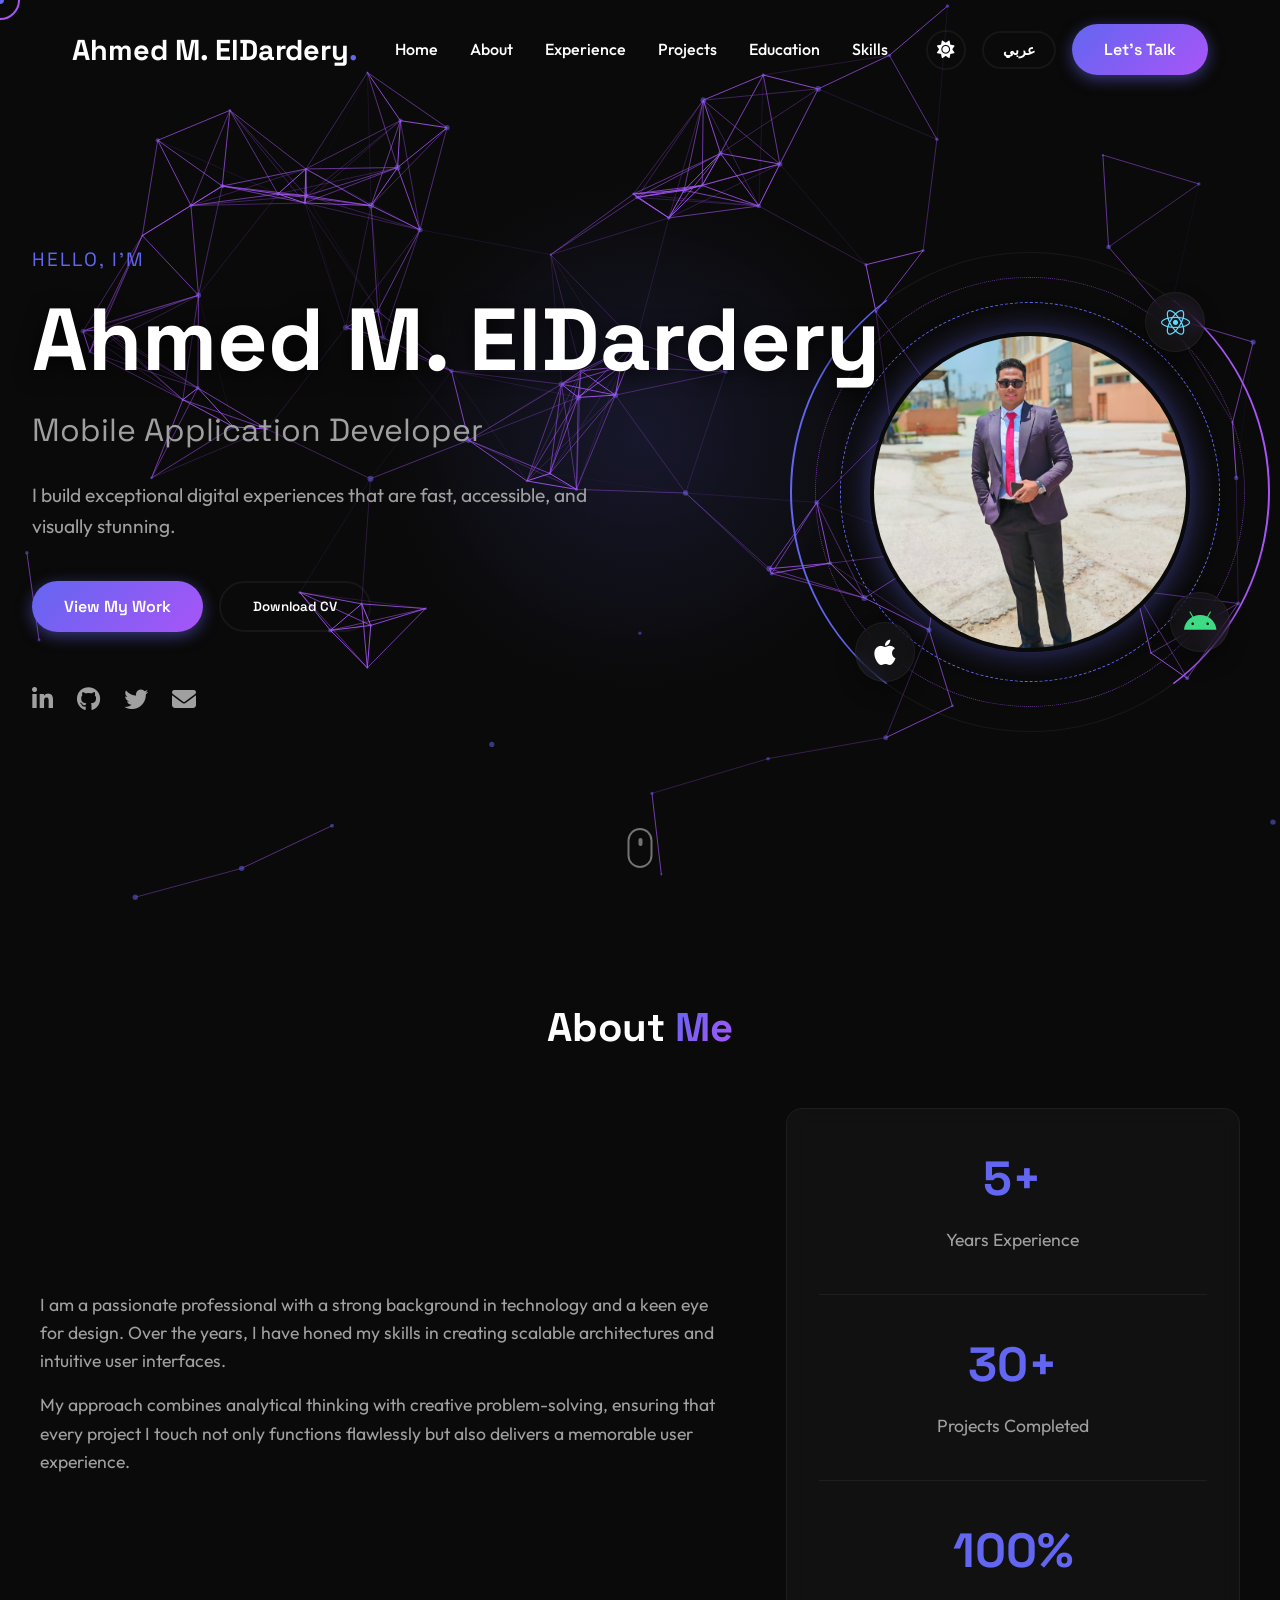
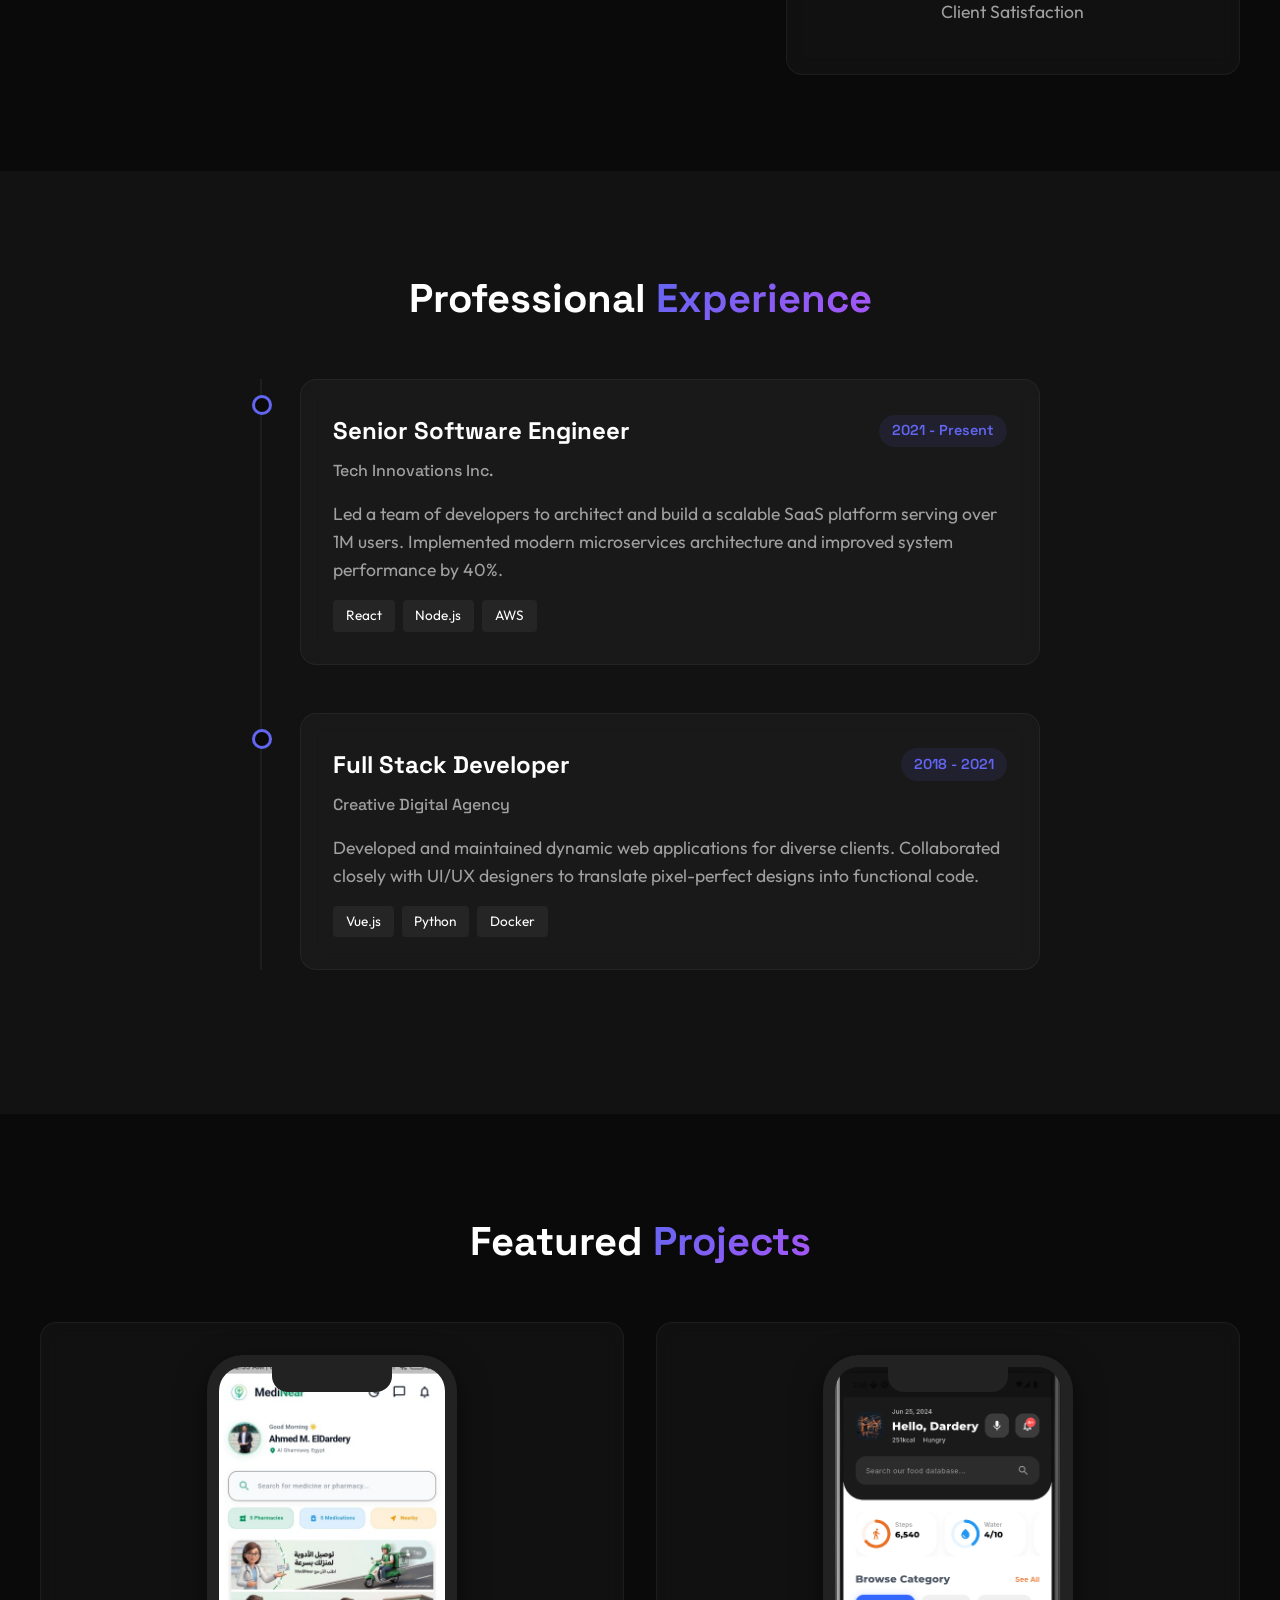
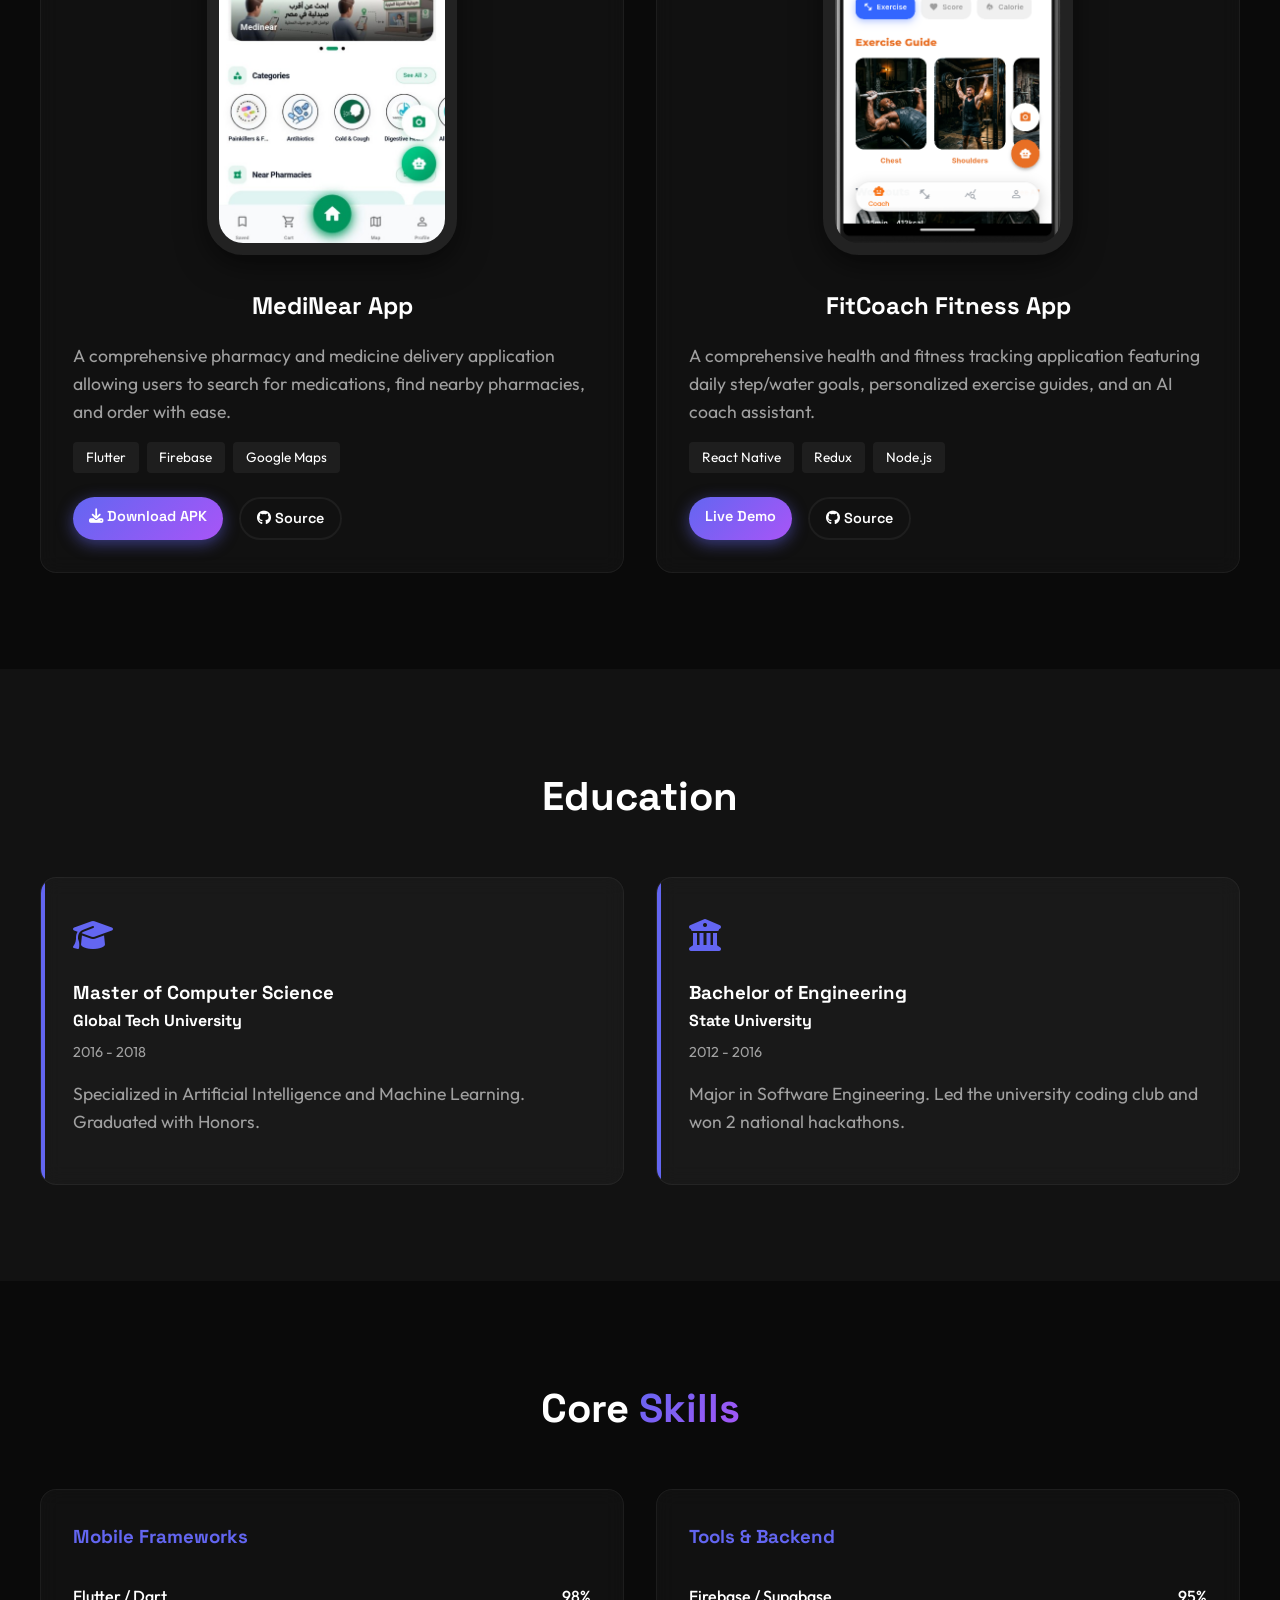
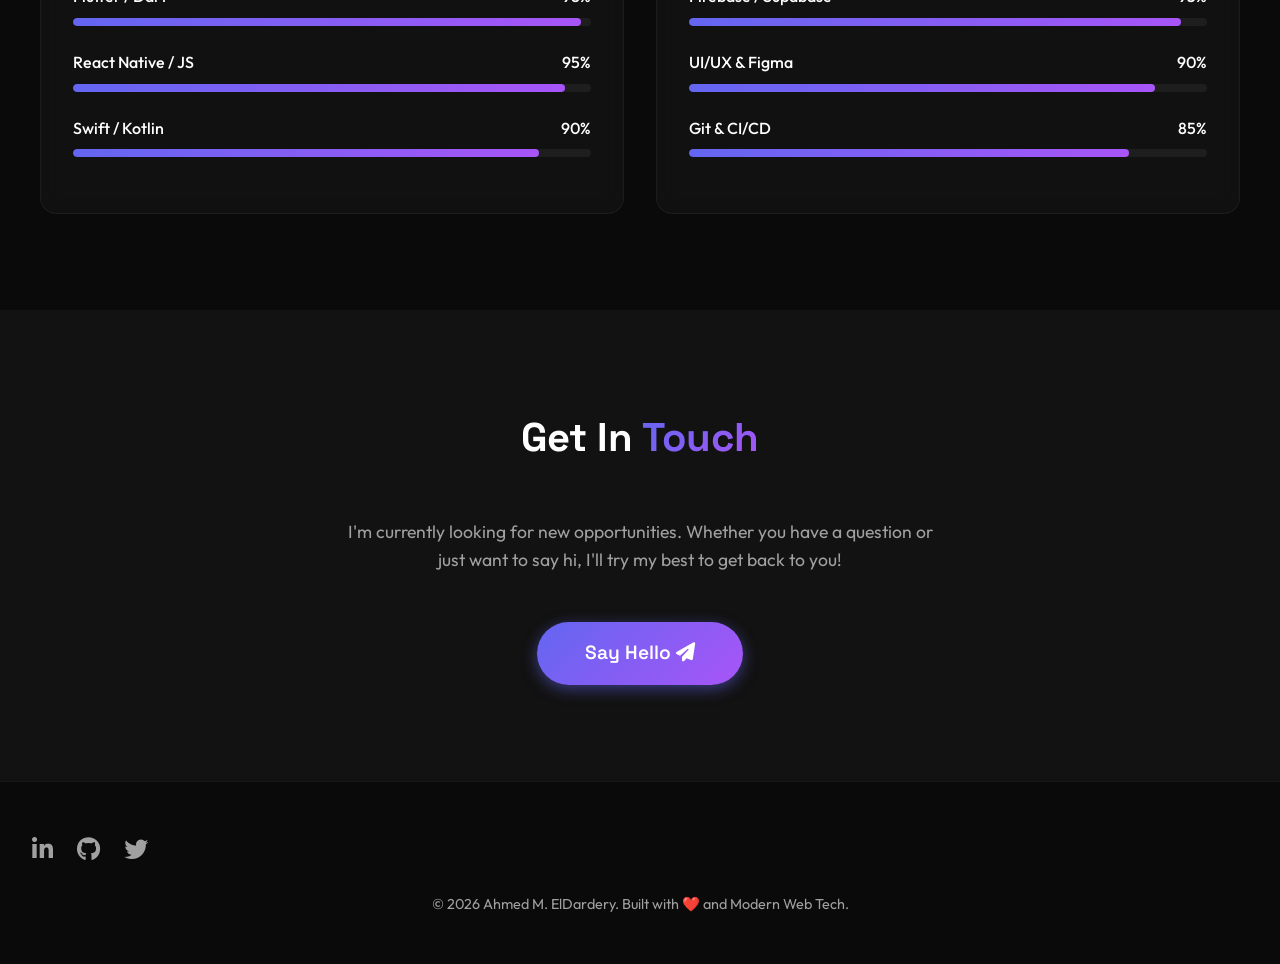
==== index.html @ badedfc0 "Initial backup before adding new premium features" ====
<!DOCTYPE html>
<html lang="en" dir="ltr">
<head>
    <meta charset="UTF-8">
    <meta name="viewport" content="width=device-width, initial-scale=1.0">
    <title>Ahmed M. ElDardery - Professional CV</title>
    <meta name="description" content="Professional CV of Ahmed M. ElDardery.">
    <!-- Google Fonts -->
    <link rel="preconnect" href="https://fonts.googleapis.com">
    <link rel="preconnect" href="https://fonts.gstatic.com" crossorigin>
    <link href="https://fonts.googleapis.com/css2?family=Cairo:wght@400;600;800&family=Outfit:wght@300;400;600;800&family=Space+Grotesk:wght@500;700&display=swap" rel="stylesheet">
    <!-- FontAwesome for Icons -->
    <link rel="stylesheet" href="https://cdnjs.cloudflare.com/ajax/libs/font-awesome/6.4.0/css/all.min.css">
    <!-- Custom CSS -->
    <link rel="stylesheet" href="css/style.css">
</head>
<body>
    
    <!-- Custom Cursor -->
    <div class="cursor-dot"></div>
    <div class="cursor-outline"></div>

    <!-- Navigation -->
    <nav id="navbar">
        <div class="nav-container">
            <div class="logo">Ahmed M. ElDardery<span>.</span></div>
            <ul class="nav-links">
                <li><a href="#home" data-en="Home" data-ar="الرئيسية">Home</a></li>
                <li><a href="#about" data-en="About" data-ar="نبذة عني">About</a></li>
                <li><a href="#experience" data-en="Experience" data-ar="الخبرات">Experience</a></li>
                <li><a href="#projects" data-en="Projects" data-ar="المشاريع">Projects</a></li>
                <li><a href="#education" data-en="Education" data-ar="التعليم">Education</a></li>
                <li><a href="#skills" data-en="Skills" data-ar="المهارات">Skills</a></li>
            </ul>
            <div class="nav-actions">
                <button id="theme-toggle" class="btn-icon" aria-label="Toggle Theme"><i class="fas fa-sun"></i></button>
                <button id="lang-toggle" class="btn-secondary btn-lang">عربي</button>
                <a href="#contact" class="btn-primary btn-nav" data-en="Let's Talk" data-ar="تواصل معي">Let's Talk</a>
            </div>
        </div>
    </nav>

    <!-- Hero Section -->
    <header id="home" class="hero-section">
        <!-- Canvas for particle background -->
        <canvas id="particle-canvas"></canvas>
        
        <div class="hero-layout">
            <div class="hero-content fade-in">
                <p class="greeting" data-en="Hello, I'm" data-ar="أهلاً بك، أنا">Hello, I'm</p>
                <h1 class="glitch-text" data-text="Ahmed M. ElDardery">Ahmed M. ElDardery</h1>
                <h2 class="role" data-en="Mobile Application Developer" data-ar="مطور تطبيقات هواتف">Mobile Application Developer</h2>
                <p class="bio-short" data-en="I build exceptional digital experiences that are fast, accessible, and visually stunning." data-ar="أقوم ببناء تجارب رقمية استثنائية، سريعة، وسهلة الاستخدام وذات تصميم مذهل.">I build exceptional digital experiences that are fast, accessible, and visually stunning.</p>
                <div class="hero-actions">
                    <a href="#experience" class="btn-primary" data-en="View My Work" data-ar="شاهد أعمالي">View My Work</a>
                    <button onclick="window.print()" class="btn-secondary print-btn" data-en="Download CV" data-ar="تحميل السيرة الذاتية">Download CV</button>
                </div>
                <div class="social-links">
                    <a href="#" aria-label="LinkedIn"><i class="fab fa-linkedin-in"></i></a>
                    <a href="#" aria-label="GitHub"><i class="fab fa-github"></i></a>
                    <a href="#" aria-label="Twitter"><i class="fab fa-twitter"></i></a>
                    <a href="#" aria-label="Email"><i class="fas fa-envelope"></i></a>
                </div>
            </div>
            <div class="hero-image fade-in-up">
                <div class="profile-orbit-wrapper">
                    <div class="orbit-ring-1"></div>
                    <div class="orbit-ring-2"></div>
                    <div class="orbit-ring-3"></div>
                    <div class="profile-img-container">
                        <img src="assets/images/profile.jpg" alt="Ahmed M. ElDardery" onerror="this.src='https://via.placeholder.com/400x500?text=Your+Photo+Here'">
                    </div>
                    <div class="floating-badge badge-1" aria-label="React Native"><i class="fab fa-react"></i></div>
                    <div class="floating-badge badge-2" aria-label="Apple/iOS"><i class="fab fa-apple"></i></div>
                    <div class="floating-badge badge-3" aria-label="Android"><i class="fab fa-android"></i></div>
                </div>
            </div>
        </div>
        <div class="scroll-indicator">
            <div class="mouse"></div>
        </div>
    </header>

    <!-- About Section -->
    <section id="about" class="section">
        <div class="section-container fade-in-up">
            <h2 class="section-title" data-en="About <span>Me</span>" data-ar="نبذة <span>عني</span>">About <span>Me</span></h2>
            <div class="about-grid">
                <div class="about-text">
                    <p data-en="I am a passionate professional with a strong background in technology and a keen eye for design. Over the years, I have honed my skills in creating scalable architectures and intuitive user interfaces." data-ar="أنا محترف شغوف ولدي خلفية قوية في التكنولوجيا ونظرة ثاقبة للتصميم. على مر السنين، طورت مهاراتي في إنشاء بنيات قابلة للتطوير وواجهات مستخدم بديهية.">I am a passionate professional with a strong background in technology and a keen eye for design. Over the years, I have honed my skills in creating scalable architectures and intuitive user interfaces.</p>
                    <p data-en="My approach combines analytical thinking with creative problem-solving, ensuring that every project I touch not only functions flawlessly but also delivers a memorable user experience." data-ar="يجمع نهجي بين التفكير التحليلي وحل المشكلات الإبداعي، مما يضمن أن كل مشروع أعمل عليه لا يعمل بشكل لا تشوبه شائبة فحسب، بل يقدم أيضًا تجربة مستخدم لا تُنسى.">My approach combines analytical thinking with creative problem-solving, ensuring that every project I touch not only functions flawlessly but also delivers a memorable user experience.</p>
                </div>
                <div class="about-stats glass-card">
                    <div class="stat-item">
                        <h3 class="counter">5+</h3>
                        <p data-en="Years Experience" data-ar="سنوات خبرة">Years Experience</p>
                    </div>
                    <div class="stat-item">
                        <h3 class="counter">30+</h3>
                        <p data-en="Projects Completed" data-ar="مشروع منجز">Projects Completed</p>
                    </div>
                    <div class="stat-item">
                        <h3 class="counter">100%</h3>
                        <p data-en="Client Satisfaction" data-ar="رضا العملاء">Client Satisfaction</p>
                    </div>
                </div>
            </div>
        </div>
    </section>

    <!-- Experience Section -->
    <section id="experience" class="section alt-bg">
        <div class="section-container fade-in-up">
            <h2 class="section-title" data-en="Professional <span>Experience</span>" data-ar="الخبرات <span>العملية</span>">Professional <span>Experience</span></h2>
            <div class="timeline">
                
                <div class="timeline-item glass-card">
                    <div class="timeline-dot"></div>
                    <div class="timeline-content">
                        <div class="timeline-header">
                            <h3 data-en="Senior Software Engineer" data-ar="مهندس برمجيات أول">Senior Software Engineer</h3>
                            <span class="timeline-date" data-en="2021 - Present" data-ar="2021 - الحاضر">2021 - Present</span>
                        </div>
                        <h4 class="company" data-en="Tech Innovations Inc." data-ar="شركة الابتكارات التقنية">Tech Innovations Inc.</h4>
                        <p data-en="Led a team of developers to architect and build a scalable SaaS platform serving over 1M users. Implemented modern microservices architecture and improved system performance by 40%." data-ar="قدت فريقاً من المطورين لتصميم وبناء منصة برمجيات (SaaS) قابلة للتطوير تخدم أكثر من مليون مستخدم. قمت بتطبيق بنية الخدمات المصغرة الحديثة وتحسين أداء النظام بنسبة 40%.">Led a team of developers to architect and build a scalable SaaS platform serving over 1M users. Implemented modern microservices architecture and improved system performance by 40%.</p>
                        <div class="tech-stack">
                            <span>React</span> <span>Node.js</span> <span>AWS</span>
                        </div>
                    </div>
                </div>

                <div class="timeline-item glass-card">
                    <div class="timeline-dot"></div>
                    <div class="timeline-content">
                        <div class="timeline-header">
                            <h3 data-en="Full Stack Developer" data-ar="مطور واجهات أمامية وخلفية">Full Stack Developer</h3>
                            <span class="timeline-date">2018 - 2021</span>
                        </div>
                        <h4 class="company" data-en="Creative Digital Agency" data-ar="وكالة الإبداع الرقمي">Creative Digital Agency</h4>
                        <p data-en="Developed and maintained dynamic web applications for diverse clients. Collaborated closely with UI/UX designers to translate pixel-perfect designs into functional code." data-ar="طورت وصيانت تطبيقات ويب ديناميكية لعملاء متنوعين. تعاونت عن كثب مع مصممي واجهة المستخدم لتجربة المستخدم لترجمة التصميمات المثالية إلى كود وظيفي.">Developed and maintained dynamic web applications for diverse clients. Collaborated closely with UI/UX designers to translate pixel-perfect designs into functional code.</p>
                        <div class="tech-stack">
                            <span>Vue.js</span> <span>Python</span> <span>Docker</span>
                        </div>
                    </div>
                </div>

            </div>
        </div>
    </section>

    <!-- Projects Section -->
    <section id="projects" class="section">
        <div class="section-container fade-in-up">
            <h2 class="section-title" data-en="Featured <span>Projects</span>" data-ar="أبرز <span>المشاريع</span>">Featured <span>Projects</span></h2>
            <div class="projects-grid">
                
                <!-- Project 1 -->
                <div class="project-card glass-card">
                    <div class="mobile-mockup">
                        <div class="notch"></div>
                        <div class="screen">
                            <img src="assets/images/app1.jpg" alt="App 1" onerror="this.src='https://via.placeholder.com/300x600/121212/6366f1?text=App+1+Screenshot'">
                        </div>
                    </div>
                    <div class="project-content">
                        <h3 data-en="MediNear App" data-ar="تطبيق MediNear">MediNear App</h3>
                        <p data-en="A comprehensive pharmacy and medicine delivery application allowing users to search for medications, find nearby pharmacies, and order with ease." data-ar="تطبيق شامل للصيدليات وتوصيل الأدوية يتيح للمستخدمين البحث عن الأدوية، والعثور على الصيدليات القريبة، والطلب بسهولة.">A comprehensive pharmacy and medicine delivery application allowing users to search for medications, find nearby pharmacies, and order with ease.</p>
                        <div class="tech-stack">
                            <span>Flutter</span> <span>Firebase</span> <span>Google Maps</span>
                        </div>
                        <div class="project-links">
                            <a href="assets/downloads/app-release.apk" download class="btn-primary" style="padding: 0.5rem 1rem; font-size: 0.9rem;"><i class="fas fa-download"></i> <span data-en="Download APK" data-ar="تحميل التطبيق">Download APK</span></a>
                            <a href="#" class="btn-secondary" style="padding: 0.5rem 1rem; font-size: 0.9rem;"><i class="fab fa-github"></i> <span data-en="Source" data-ar="الكود">Source</span></a>
                        </div>
                    </div>
                </div>

                <!-- Project 2 -->
                <div class="project-card glass-card">
                    <div class="mobile-mockup">
                        <div class="notch"></div>
                        <div class="screen">
                            <img src="assets/images/app2.jpg" alt="FitCoach App" onerror="this.src='https://via.placeholder.com/300x600/121212/ff8a00?text=Fitness+App'">
                        </div>
                    </div>
                    <div class="project-content">
                        <h3 data-en="FitCoach Fitness App" data-ar="تطبيق FitCoach للياقة">FitCoach Fitness App</h3>
                        <p data-en="A comprehensive health and fitness tracking application featuring daily step/water goals, personalized exercise guides, and an AI coach assistant." data-ar="تطبيق شامل لتتبع الصحة واللياقة البدنية يتميز بأهداف يومية للخطوات والمياه، وأدلة تمارين مخصصة، ومساعد مدرب ذكي.">A comprehensive health and fitness tracking application featuring daily step/water goals, personalized exercise guides, and an AI coach assistant.</p>
                        <div class="tech-stack">
                            <span>React Native</span> <span>Redux</span> <span>Node.js</span>
                        </div>
                        <div class="project-links">
                            <a href="#" class="btn-primary" style="padding: 0.5rem 1rem; font-size: 0.9rem;" data-en="Live Demo" data-ar="معاينة حية">Live Demo</a>
                            <a href="#" class="btn-secondary" style="padding: 0.5rem 1rem; font-size: 0.9rem;"><i class="fab fa-github"></i> <span data-en="Source" data-ar="الكود">Source</span></a>
                        </div>
                    </div>
                </div>

            </div>
        </div>
    </section>

    <!-- Education Section -->
    <section id="education" class="section alt-bg">
        <div class="section-container fade-in-up">
            <h2 class="section-title" data-en="Education" data-ar="التعليم">Education</h2>
            <div class="education-grid">
                <div class="education-card glass-card">
                    <div class="edu-icon"><i class="fas fa-graduation-cap"></i></div>
                    <h3 data-en="Master of Computer Science" data-ar="ماجستير في علوم الحاسب">Master of Computer Science</h3>
                    <h4 class="university" data-en="Global Tech University" data-ar="جامعة التكنولوجيا العالمية">Global Tech University</h4>
                    <span class="edu-date">2016 - 2018</span>
                    <p data-en="Specialized in Artificial Intelligence and Machine Learning. Graduated with Honors." data-ar="تخصصت في الذكاء الاصطناعي وتعلم الآلة. تخرجت بمرتبة الشرف.">Specialized in Artificial Intelligence and Machine Learning. Graduated with Honors.</p>
                </div>
                
                <div class="education-card glass-card">
                    <div class="edu-icon"><i class="fas fa-university"></i></div>
                    <h3 data-en="Bachelor of Engineering" data-ar="بكالوريوس هندسة">Bachelor of Engineering</h3>
                    <h4 class="university" data-en="State University" data-ar="جامعة الدولة">State University</h4>
                    <span class="edu-date">2012 - 2016</span>
                    <p data-en="Major in Software Engineering. Led the university coding club and won 2 national hackathons." data-ar="تخصصت في هندسة البرمجيات. قدت نادي البرمجة بالجامعة وفزت بمسابقتين وطنيتين للهاكاثون.">Major in Software Engineering. Led the university coding club and won 2 national hackathons.</p>
                </div>
            </div>
        </div>
    </section>

    <!-- Skills Section -->
    <section id="skills" class="section">
        <div class="section-container fade-in-up">
            <h2 class="section-title" data-en="Core <span>Skills</span>" data-ar="المهارات <span>الأساسية</span>">Core <span>Skills</span></h2>
            
            <div class="skills-wrapper">
                <div class="skill-category glass-card">
                    <h3 data-en="Mobile Frameworks" data-ar="أطر عمل الهواتف">Mobile Frameworks</h3>
                    <div class="skill-list">
                        <div class="skill-item">
                            <div class="skill-info"><span>Flutter / Dart</span> <span>98%</span></div>
                            <div class="skill-bar"><div class="skill-progress" style="width: 98%;"></div></div>
                        </div>
                        <div class="skill-item">
                            <div class="skill-info"><span>React Native / JS</span> <span>95%</span></div>
                            <div class="skill-bar"><div class="skill-progress" style="width: 95%;"></div></div>
                        </div>
                        <div class="skill-item">
                            <div class="skill-info"><span>Swift / Kotlin</span> <span>90%</span></div>
                            <div class="skill-bar"><div class="skill-progress" style="width: 90%;"></div></div>
                        </div>
                    </div>
                </div>

                <div class="skill-category glass-card">
                    <h3 data-en="Tools & Backend" data-ar="الأدوات والخوادم">Tools & Backend</h3>
                    <div class="skill-list">
                        <div class="skill-item">
                            <div class="skill-info"><span>Firebase / Supabase</span> <span>95%</span></div>
                            <div class="skill-bar"><div class="skill-progress" style="width: 95%;"></div></div>
                        </div>
                        <div class="skill-item">
                            <div class="skill-info"><span>UI/UX & Figma</span> <span>90%</span></div>
                            <div class="skill-bar"><div class="skill-progress" style="width: 90%;"></div></div>
                        </div>
                        <div class="skill-item">
                            <div class="skill-info"><span>Git & CI/CD</span> <span>85%</span></div>
                            <div class="skill-bar"><div class="skill-progress" style="width: 85%;"></div></div>
                        </div>
                    </div>
                </div>
            </div>
        </div>
    </section>

    <!-- Contact Section -->
    <section id="contact" class="section alt-bg">
        <div class="section-container fade-in-up text-center">
            <h2 class="section-title" data-en="Get In <span>Touch</span>" data-ar="تواصل <span>معي</span>">Get In <span>Touch</span></h2>
            <p class="contact-text" data-en="I'm currently looking for new opportunities. Whether you have a question or just want to say hi, I'll try my best to get back to you!" data-ar="أنا أبحث حاليًا عن فرص جديدة. سواء كان لديك سؤال أو تريد فقط أن تلقي التحية، سأبذل قصارى جهدي للرد عليك!">I'm currently looking for new opportunities. Whether you have a question or just want to say hi, I'll try my best to get back to you!</p>
            <a href="mailto:hello@example.com" class="btn-primary contact-btn"><span data-en="Say Hello" data-ar="أرسل رسالة">Say Hello</span> <i class="fas fa-paper-plane"></i></a>
        </div>
    </section>

    <!-- Footer -->
    <footer>
        <div class="footer-container">
            <div class="social-links">
                <a href="#"><i class="fab fa-linkedin-in"></i></a>
                <a href="#"><i class="fab fa-github"></i></a>
                <a href="#"><i class="fab fa-twitter"></i></a>
            </div>
            <p data-en="&copy; 2026 Ahmed M. ElDardery. Built with ❤️ and Modern Web Tech." data-ar="&copy; 2026 أحمد الدرديري. صُنع بحب باستخدام تقنيات الويب الحديثة.">&copy; 2026 Ahmed M. ElDardery. Built with ❤️ and Modern Web Tech.</p>
        </div>
    </footer>

    <!-- Custom JS -->
    <script src="js/script.js"></script>
</body>
</html>
---- css/style.css ----
:root {
    /* Color Palette */
    --bg-main: #0a0a0a;
    --bg-secondary: #121212;
    --text-primary: #ffffff;
    --text-secondary: #a0a0a0;
    --accent-primary: #6366f1; /* Indigo */
    --accent-secondary: #a855f7; /* Purple */
    --accent-glow: rgba(99, 102, 241, 0.5);
    
    /* Glassmorphism */
    --glass-bg: rgba(255, 255, 255, 0.03);
    --glass-border: rgba(255, 255, 255, 0.05);
    
    /* Typography */
    --font-heading: 'Space Grotesk', sans-serif;
    --font-body: 'Outfit', sans-serif;
    --font-ar: 'Cairo', sans-serif;
    
    /* Transitions */
    --transition: all 0.3s ease;
}

[data-theme="light"] {
    /* Light Mode Variables */
    --bg-main: #f8fafc;
    --bg-secondary: #ffffff;
    --text-primary: #0f172a;
    --text-secondary: #475569;
    --accent-glow: rgba(99, 102, 241, 0.2);
    --glass-bg: rgba(0, 0, 0, 0.03);
    --glass-border: rgba(0, 0, 0, 0.05);
}

* {
    margin: 0;
    padding: 0;
    box-sizing: border-box;
}

html {
    scroll-behavior: smooth;
    cursor: none; /* Hide default cursor for custom cursor */
}

body {
    background-color: var(--bg-main);
    color: var(--text-primary);
    font-family: var(--font-body);
    line-height: 1.6;
    overflow-x: hidden;
}

/* RTL Support for Arabic */
html[dir="rtl"] body {
    font-family: var(--font-ar);
}

html[dir="rtl"] h1, 
html[dir="rtl"] h2, 
html[dir="rtl"] h3, 
html[dir="rtl"] h4, 
html[dir="rtl"] h5, 
html[dir="rtl"] h6,
html[dir="rtl"] .btn-primary,
html[dir="rtl"] .btn-secondary,
html[dir="rtl"] .logo {
    font-family: var(--font-ar);
}

html[dir="rtl"] .timeline-item {
    margin-left: 0;
    margin-right: 60px;
}

html[dir="rtl"] .timeline::before {
    left: auto;
    right: 20px;
}

html[dir="rtl"] .timeline-dot {
    left: auto;
    right: -60px;
    transform: translateX(-11px);
}

html[dir="rtl"] .skill-progress {
    transform-origin: right;
}

/* Custom Cursor */
.cursor-dot,
.cursor-outline {
    position: fixed;
    top: 0;
    left: 0;
    transform: translate(-50%, -50%);
    border-radius: 50%;
    z-index: 9999;
    pointer-events: none;
}

.cursor-dot {
    width: 8px;
    height: 8px;
    background-color: var(--accent-primary);
}

.cursor-outline {
    width: 40px;
    height: 40px;
    border: 2px solid var(--accent-secondary);
    transition: width 0.2s, height 0.2s, background-color 0.2s;
}

.cursor-outline.hovering {
    width: 60px;
    height: 60px;
    background-color: rgba(168, 85, 247, 0.1);
    border-color: transparent;
}

/* Typography */
h1, h2, h3, h4, h5, h6 {
    font-family: var(--font-heading);
    font-weight: 700;
}

p {
    color: var(--text-secondary);
    font-size: 1.1rem;
    margin-bottom: 1rem;
}

a {
    text-decoration: none;
    color: inherit;
    transition: var(--transition);
    cursor: none; /* Let custom cursor handle it */
}
button {
    cursor: none;
}

/* Utilities */
.text-center { text-align: center; }
.section { padding: 6rem 2rem; position: relative; z-index: 10; }
.alt-bg { background-color: var(--bg-secondary); }
.section-container { max-width: 1200px; margin: 0 auto; }

.section-title {
    font-size: 2.5rem;
    margin-bottom: 3rem;
    text-align: center;
}

.section-title span {
    color: var(--accent-primary);
    background: linear-gradient(135deg, var(--accent-primary), var(--accent-secondary));
    -webkit-background-clip: text;
    -webkit-text-fill-color: transparent;
}

/* Buttons */
.btn-primary, .btn-secondary {
    display: inline-block;
    padding: 0.8rem 2rem;
    border-radius: 50px;
    font-family: var(--font-heading);
    font-weight: 600;
    transition: var(--transition);
}

.btn-primary {
    background: linear-gradient(135deg, var(--accent-primary), var(--accent-secondary));
    color: white;
    border: none;
    box-shadow: 0 4px 15px var(--accent-glow);
}

.btn-primary:hover {
    transform: translateY(-2px);
    box-shadow: 0 6px 20px rgba(168, 85, 247, 0.6);
}

.btn-secondary {
    background: transparent;
    color: var(--text-primary);
    border: 2px solid var(--glass-border);
}

.btn-secondary:hover {
    border-color: var(--accent-primary);
    background: var(--glass-bg);
}

.btn-lang {
    padding: 0.5rem 1.2rem;
    font-size: 0.9rem;
    margin: 0 1rem;
}

.btn-icon {
    background: transparent;
    color: var(--text-primary);
    border: 2px solid var(--glass-border);
    width: 40px;
    height: 40px;
    border-radius: 50%;
    display: flex;
    align-items: center;
    justify-content: center;
    cursor: pointer;
    font-size: 1.1rem;
    transition: var(--transition);
}

.btn-icon:hover {
    border-color: var(--accent-primary);
    color: var(--accent-primary);
    background: var(--glass-bg);
}

/* Glass Card */
.glass-card {
    background: var(--glass-bg);
    backdrop-filter: blur(10px);
    -webkit-backdrop-filter: blur(10px);
    border: 1px solid var(--glass-border);
    border-radius: 16px;
    padding: 2rem;
    transition: var(--transition);
}

.glass-card:hover {
    border-color: rgba(99, 102, 241, 0.3);
    transform: translateY(-5px);
    box-shadow: 0 10px 30px rgba(0, 0, 0, 0.5);
}

/* Navigation */
#navbar {
    position: fixed;
    top: 0;
    width: 100%;
    z-index: 1000;
    transition: var(--transition);
    padding: 1.5rem 0;
}

#navbar.scrolled {
    background: rgba(10, 10, 10, 0.8);
    backdrop-filter: blur(15px);
    padding: 1rem 0;
    border-bottom: 1px solid var(--glass-border);
}

.nav-container {
    max-width: 1200px;
    margin: 0 auto;
    display: flex;
    justify-content: space-between;
    align-items: center;
    padding: 0 2rem;
}

.logo {
    font-family: var(--font-heading);
    font-size: 1.8rem;
    font-weight: 700;
}

.logo span {
    color: var(--accent-primary);
}

.nav-links {
    list-style: none;
    display: flex;
    gap: 2rem;
}

.nav-links a {
    font-weight: 500;
    font-size: 1rem;
    position: relative;
}

.nav-links a::after {
    content: '';
    position: absolute;
    bottom: -5px;
    left: 0;
    width: 0;
    height: 2px;
    background: var(--accent-primary);
    transition: var(--transition);
}

html[dir="rtl"] .nav-links a::after {
    right: 0;
    left: auto;
}

.nav-links a:hover::after {
    width: 100%;
}

.nav-actions {
    display: flex;
    align-items: center;
}

/* Hero Section */
.hero-section {
    min-height: 100vh;
    display: flex;
    align-items: center;
    justify-content: center;
    position: relative;
    padding: 6rem 2rem 2rem;
    overflow: hidden;
}

#particle-canvas {
    position: absolute;
    top: 0;
    left: 0;
    width: 100%;
    height: 100%;
    z-index: 1;
}

.hero-layout {
    position: relative;
    display: flex;
    align-items: center;
    max-width: 1400px;
    width: 100%;
    z-index: 2;
    min-height: 600px;
}

.hero-content {
    width: 100%;
    text-align: left;
    z-index: 10;
    pointer-events: none;
}

.hero-content > * {
    pointer-events: auto;
}

html[dir="rtl"] .hero-content {
    text-align: right;
}

.hero-image {
    position: absolute;
    right: -2rem;
    top: 10%; /* Moved up further */
    transform: translateY(-10%);
    z-index: 1;
}

html[dir="rtl"] .hero-image {
    right: auto;
    left: -2rem;
}

.profile-orbit-wrapper {
    position: relative;
    width: 500px;
    height: 500px;
    display: flex;
    align-items: center;
    justify-content: center;
    z-index: 1;
}

.profile-img-container {
    width: 320px;
    height: 320px;
    border-radius: 50%;
    overflow: hidden;
    z-index: 5;
    border: 4px solid var(--bg-main);
    box-shadow: 0 0 30px var(--accent-glow);
    transition: transform 0.4s ease;
}

.profile-img-container img {
    width: 100%;
    height: 100%;
    object-fit: cover;
}

.profile-orbit-wrapper:hover .profile-img-container {
    transform: scale(1.05);
}

.orbit-ring-1, .orbit-ring-2, .orbit-ring-3 {
    position: absolute;
    border-radius: 50%;
    top: 50%;
    left: 50%;
    transform: translate(-50%, -50%);
    pointer-events: none;
}

.orbit-ring-1 {
    width: 380px;
    height: 380px;
    border: 1px dashed var(--accent-primary);
    animation: rotateOrbit 20s linear infinite;
}

.orbit-ring-2 {
    width: 430px;
    height: 430px;
    border: 1px dotted var(--accent-secondary);
    animation: rotateOrbit 15s linear infinite reverse;
    opacity: 0.6;
}

.orbit-ring-3 {
    width: 480px;
    height: 480px;
    border: 1px solid rgba(255, 255, 255, 0.05);
    border-left: 2px solid var(--accent-primary);
    border-right: 2px solid var(--accent-secondary);
    animation: rotateOrbit 25s linear infinite;
}

@keyframes rotateOrbit {
    0% { transform: translate(-50%, -50%) rotate(0deg); }
    100% { transform: translate(-50%, -50%) rotate(360deg); }
}

.floating-badge {
    position: absolute;
    width: 60px;
    height: 60px;
    background: var(--glass-bg);
    backdrop-filter: blur(10px);
    -webkit-backdrop-filter: blur(10px);
    border: 1px solid var(--glass-border);
    border-radius: 50%;
    display: flex;
    align-items: center;
    justify-content: center;
    font-size: 1.8rem;
    z-index: 10;
    box-shadow: 0 10px 20px rgba(0,0,0,0.3);
    animation: floatBadge 4s ease-in-out infinite alternate;
}

.floating-badge.badge-1 { top: 10%; right: 15%; color: #61dafb; animation-delay: 0s; }
.floating-badge.badge-2 { bottom: 12%; left: 15%; color: #fff; animation-delay: 1.5s; }
.floating-badge.badge-3 { bottom: 18%; right: 10%; color: #3ddc84; animation-delay: 3s; }

@keyframes floatBadge {
    0% { transform: translateY(0) rotate(0deg); }
    100% { transform: translateY(-15px) rotate(10deg); }
}

/* Background Glow Effect */
.hero-section::before {
    content: '';
    position: absolute;
    top: 20%;
    left: 50%;
    transform: translateX(-50%);
    width: 40vw;
    height: 40vw;
    background: radial-gradient(circle, rgba(99, 102, 241, 0.15) 0%, transparent 70%);
    z-index: 0;
    border-radius: 50%;
    pointer-events: none;
}

.greeting {
    font-family: var(--font-heading);
    color: var(--accent-primary);
    font-size: 1.2rem;
    letter-spacing: 2px;
    text-transform: uppercase;
    margin-bottom: 1rem;
}

.glitch-text {
    font-size: 5.5rem;
    line-height: 1.1;
    margin-bottom: 1rem;
    position: relative;
    white-space: nowrap;
    text-shadow: 0 4px 20px rgba(0,0,0,0.8);
}

.role {
    font-size: 2rem;
    color: var(--text-secondary);
    margin-bottom: 1.5rem;
    font-weight: 400;
}

.bio-short {
    max-width: 600px;
    margin-bottom: 2.5rem;
    font-size: 1.2rem;
}

.hero-actions {
    display: flex;
    gap: 1rem;
    justify-content: flex-start;
    margin-bottom: 3rem;
}
html[dir="rtl"] .hero-actions {
    justify-content: flex-start;
}

.social-links {
    display: flex;
    gap: 1.5rem;
    justify-content: flex-start;
}

.social-links a {
    font-size: 1.5rem;
    color: var(--text-secondary);
}

.social-links a:hover {
    color: var(--accent-primary);
    transform: translateY(-3px);
}

/* Scroll Indicator */
.scroll-indicator {
    position: absolute;
    bottom: 2rem;
    left: 50%;
    transform: translateX(-50%);
    opacity: 0.7;
    animation: bounce 2s infinite;
    z-index: 2;
}

.mouse {
    width: 25px;
    height: 40px;
    border: 2px solid var(--text-secondary);
    border-radius: 15px;
    position: relative;
}

.mouse::before {
    content: '';
    position: absolute;
    top: 8px;
    left: 50%;
    transform: translateX(-50%);
    width: 4px;
    height: 8px;
    background: var(--text-secondary);
    border-radius: 2px;
}

@keyframes bounce {
    0%, 20%, 50%, 80%, 100% { transform: translateY(0) translateX(-50%); }
    40% { transform: translateY(-10px) translateX(-50%); }
    60% { transform: translateY(-5px) translateX(-50%); }
}

/* About Grid */
.about-grid {
    display: grid;
    grid-template-columns: 3fr 2fr;
    gap: 4rem;
    align-items: center;
}

.about-stats {
    display: grid;
    grid-template-columns: 1fr;
    gap: 2rem;
}

.stat-item {
    text-align: center;
    padding-bottom: 1.5rem;
    border-bottom: 1px solid var(--glass-border);
}
.stat-item:last-child {
    border-bottom: none;
    padding-bottom: 0;
}

.counter {
    font-size: 3rem;
    color: var(--accent-primary);
    margin-bottom: 0.5rem;
}

/* Timeline (Experience) */
.timeline {
    position: relative;
    max-width: 800px;
    margin: 0 auto;
}

.timeline::before {
    content: '';
    position: absolute;
    left: 20px;
    top: 0;
    bottom: 0;
    width: 2px;
    background: var(--glass-border);
}

.timeline-item {
    position: relative;
    margin-bottom: 3rem;
    margin-left: 60px;
}

.timeline-dot {
    position: absolute;
    left: -60px;
    top: 15px;
    width: 20px;
    height: 20px;
    border-radius: 50%;
    background: var(--bg-main);
    border: 3px solid var(--accent-primary);
    z-index: 1;
    transform: translateX(11px);
}

.timeline-header {
    display: flex;
    justify-content: space-between;
    align-items: center;
    margin-bottom: 0.5rem;
}

.timeline-header h3 {
    font-size: 1.5rem;
}

.timeline-date {
    color: var(--accent-primary);
    font-family: var(--font-heading);
    font-weight: 600;
    font-size: 0.9rem;
    background: rgba(99, 102, 241, 0.1);
    padding: 0.3rem 0.8rem;
    border-radius: 20px;
}

.company {
    color: var(--text-secondary);
    font-weight: 500;
    margin-bottom: 1rem;
}

.tech-stack {
    display: flex;
    flex-wrap: wrap;
    gap: 0.5rem;
    margin-top: 1rem;
}

.tech-stack span {
    background: rgba(255,255,255,0.05);
    padding: 0.3rem 0.8rem;
    border-radius: 4px;
    font-size: 0.85rem;
    color: var(--text-primary);
}

/* Projects Grid */
.projects-grid {
    display: grid;
    grid-template-columns: repeat(auto-fit, minmax(300px, 1fr));
    gap: 2rem;
}

.project-card {
    display: flex;
    flex-direction: column;
    justify-content: space-between;
    height: 100%;
}

.mobile-mockup {
    position: relative;
    width: 250px;
    height: 500px;
    margin: 0 auto 2rem;
    background-color: #111;
    border: 12px solid #222;
    border-radius: 36px;
    box-shadow: 0 10px 30px rgba(0,0,0,0.5), inset 0 0 5px rgba(255,255,255,0.1);
    overflow: hidden;
}

.mobile-mockup .notch {
    position: absolute;
    top: 0;
    left: 50%;
    transform: translateX(-50%);
    width: 120px;
    height: 25px;
    background-color: #222;
    border-bottom-left-radius: 16px;
    border-bottom-right-radius: 16px;
    z-index: 2;
}

.mobile-mockup .screen {
    width: 100%;
    height: 100%;
    overflow: hidden;
    position: relative;
}

.mobile-mockup .screen img {
    width: 100%;
    height: 100%;
    object-fit: cover;
    transition: transform 3s ease;
}

.project-card:hover .mobile-mockup .screen img {
    transform: scale(1.05);
}

.project-content h3 {
    margin-bottom: 1rem;
    font-size: 1.5rem;
    text-align: center;
}

.project-links {
    margin-top: 1.5rem;
    display: flex;
    gap: 1rem;
}

/* Education Grid */
.education-grid {
    display: grid;
    grid-template-columns: repeat(auto-fit, minmax(300px, 1fr));
    gap: 2rem;
}

.education-card {
    position: relative;
    overflow: hidden;
}

.education-card::before {
    content: '';
    position: absolute;
    top: 0;
    left: 0;
    width: 4px;
    height: 100%;
    background: var(--accent-primary);
}

html[dir="rtl"] .education-card::before {
    right: 0;
    left: auto;
}

.edu-icon {
    font-size: 2rem;
    color: var(--accent-primary);
    margin-bottom: 1rem;
}

.edu-date {
    display: inline-block;
    color: var(--text-secondary);
    margin: 0.5rem 0 1rem;
    font-size: 0.9rem;
}

/* Skills wrapper */
.skills-wrapper {
    display: grid;
    grid-template-columns: repeat(auto-fit, minmax(350px, 1fr));
    gap: 2rem;
}

.skill-category h3 {
    margin-bottom: 2rem;
    color: var(--accent-primary);
}

.skill-item {
    margin-bottom: 1.5rem;
}

.skill-info {
    display: flex;
    justify-content: space-between;
    margin-bottom: 0.5rem;
    font-weight: 500;
}

.skill-bar {
    width: 100%;
    height: 8px;
    background: var(--glass-border);
    border-radius: 4px;
    overflow: hidden;
}

.skill-progress {
    height: 100%;
    background: linear-gradient(90deg, var(--accent-primary), var(--accent-secondary));
    border-radius: 4px;
    transform-origin: left;
    transition: transform 1s ease-out;
}

/* Contact */
.contact-text {
    max-width: 600px;
    margin: 0 auto 3rem;
}

.contact-btn {
    font-size: 1.2rem;
    padding: 1rem 3rem;
}

/* Footer */
footer {
    border-top: 1px solid var(--glass-border);
    padding: 3rem 2rem;
    text-align: center;
}

footer .social-links {
    margin-bottom: 1.5rem;
}

footer p {
    font-size: 0.9rem;
    margin-bottom: 0;
}

/* Animations (To be triggered by JS) */
.fade-in {
    opacity: 0;
    animation: fadeIn 1s ease forwards;
}

.fade-in-up {
    opacity: 0;
    transform: translateY(30px);
    transition: opacity 0.8s ease, transform 0.8s ease;
}

.fade-in-up.visible {
    opacity: 1;
    transform: translateY(0);
}

@keyframes fadeIn {
    to { opacity: 1; }
}

/* Responsive */
@media (max-width: 768px) {
    .nav-links, .btn-nav {
        display: none;
    }
    
    
    .hero-layout {
        flex-direction: column;
        gap: 2rem;
        text-align: center;
    }
    
    .hero-content, html[dir="rtl"] .hero-content {
        text-align: center;
    }
    
    .hero-actions, .social-links, html[dir="rtl"] .hero-actions {
        justify-content: center;
    }
    
    .profile-orbit-wrapper {
        width: 300px;
        height: 300px;
        margin: 0 auto;
    }
    
    .profile-img-container {
        width: 200px;
        height: 200px;
    }

    .orbit-ring-1 { width: 230px; height: 230px; }
    .orbit-ring-2 { width: 260px; height: 260px; }
    .orbit-ring-3 { width: 290px; height: 290px; }
    
    .floating-badge { width: 40px; height: 40px; font-size: 1.2rem; }
    
    .mobile-mockup {
        width: 100%;
        max-width: 280px;
        height: 560px;
    }

    .glitch-text {
        font-size: 3rem;
    }
    
    .role {
        font-size: 1.5rem;
    }
    
    .about-grid {
        grid-template-columns: 1fr;
    }
    
    .timeline::before {
        left: 0;
    }
    html[dir="rtl"] .timeline::before {
        right: 0;
        left: auto;
    }
    
    .timeline-dot {
        left: -80px;
    }
    html[dir="rtl"] .timeline-dot {
        right: -80px;
        left: auto;
    }
    
    .timeline-item {
        margin-left: 30px;
    }
    html[dir="rtl"] .timeline-item {
        margin-right: 30px;
        margin-left: 0;
    }

    /* Disable custom cursor on mobile */
    html { cursor: auto; }
    .cursor-dot, .cursor-outline { display: none; }
    a, button { cursor: pointer; }
}

/* Print Styles */
@media print {
    body {
        background-color: white;
        color: black;
    }
    
    #navbar, .scroll-indicator, #particle-canvas, .hero-actions, .social-links, .contact-btn, .cursor-dot, .cursor-outline {
        display: none !important;
    }
    
    .hero-section {
        height: auto;
        padding: 2rem 0;
    }
    
    .section {
        padding: 2rem 0;
    }
    
    .glass-card {
        border: 1px solid #ddd;
        background: none;
        backdrop-filter: none;
        box-shadow: none;
        break-inside: avoid;
    }
    
    .section-title span {
        -webkit-text-fill-color: black;
        background: none;
        color: black;
    }
    
    .skill-progress {
        background: black;
    }
}
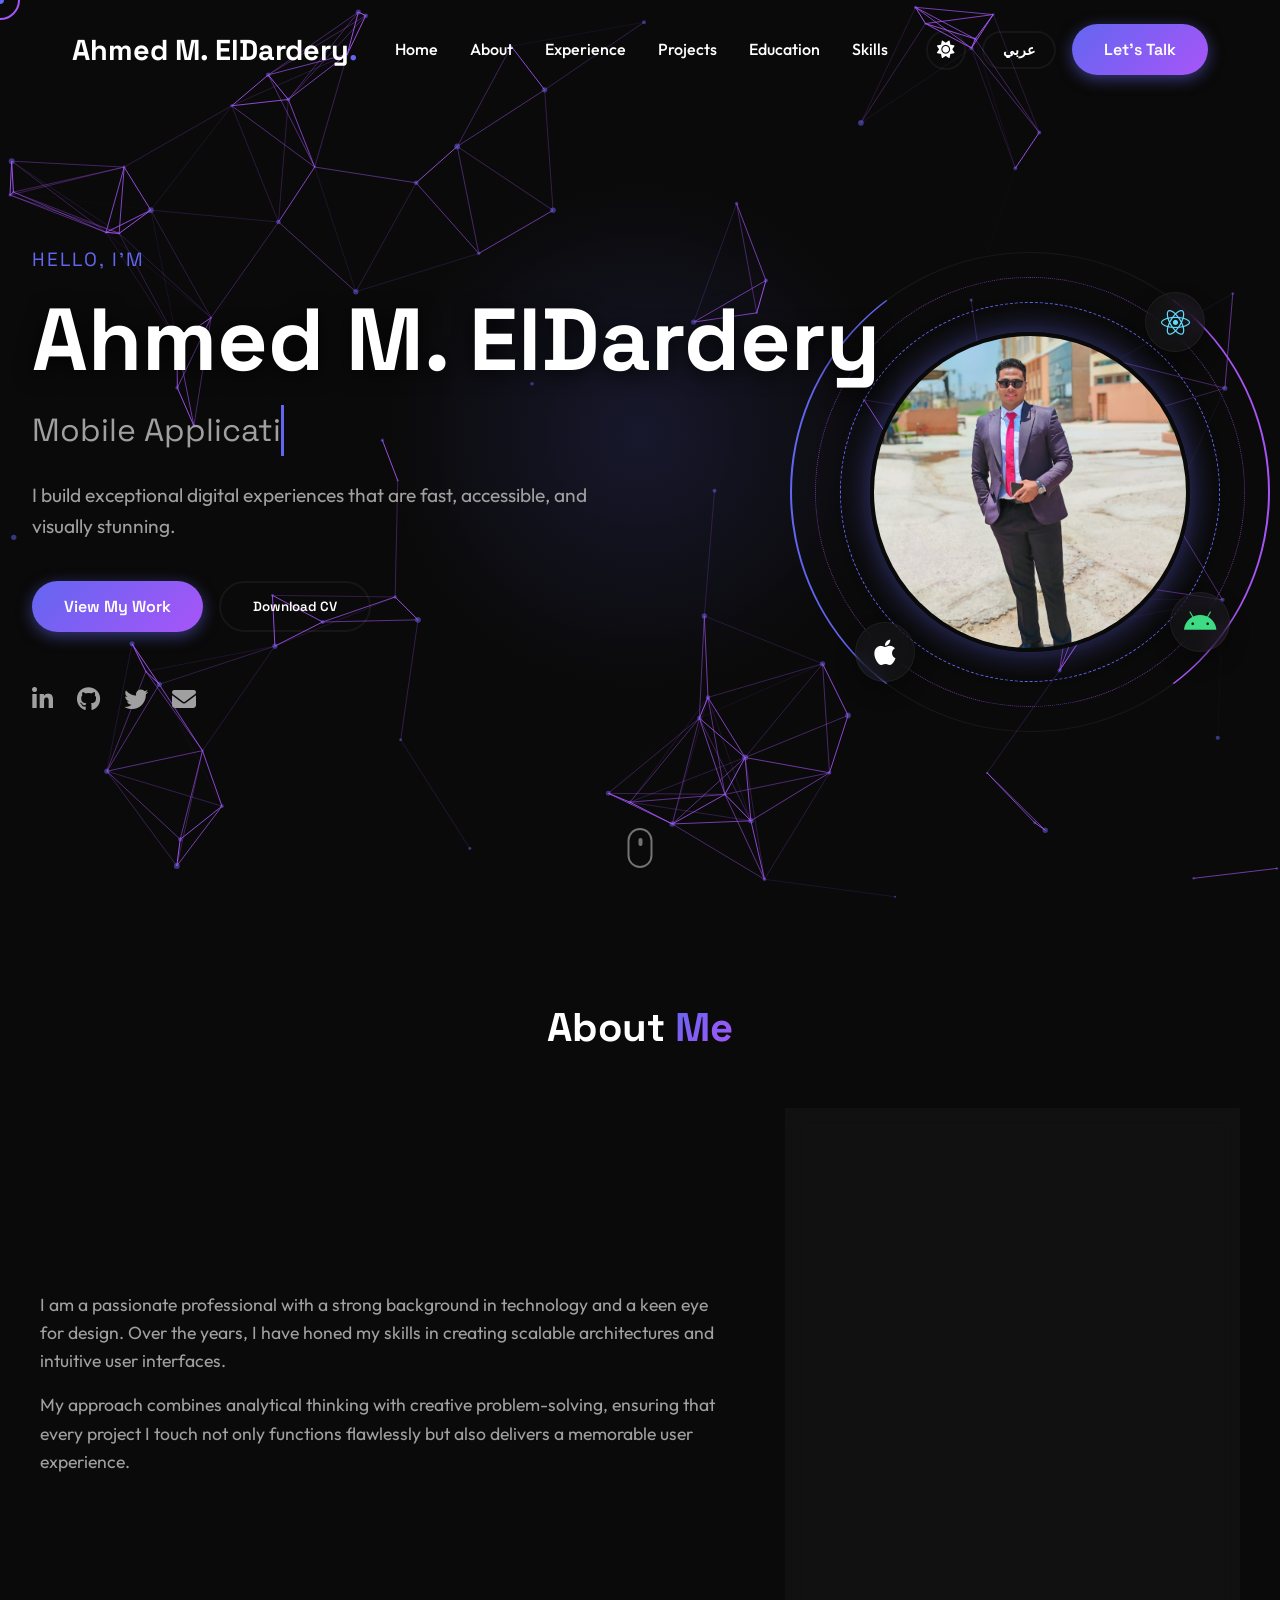
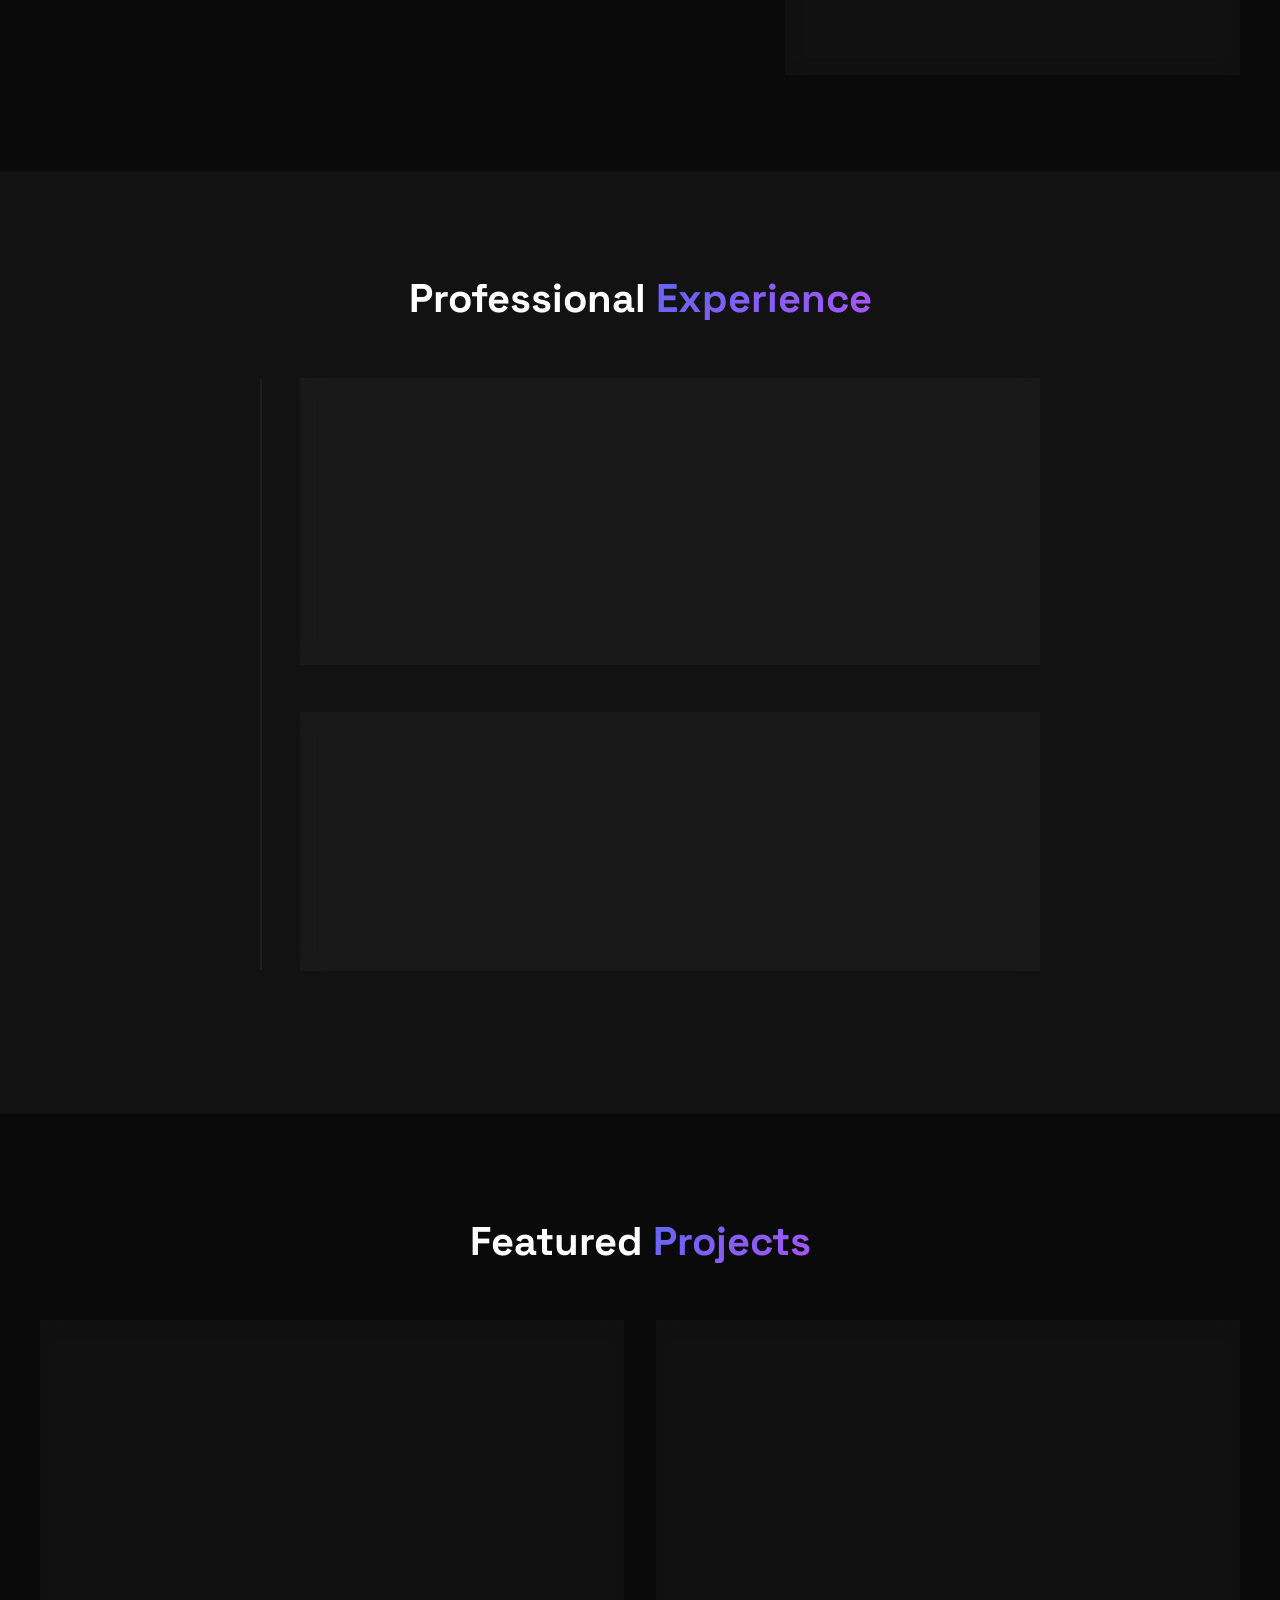
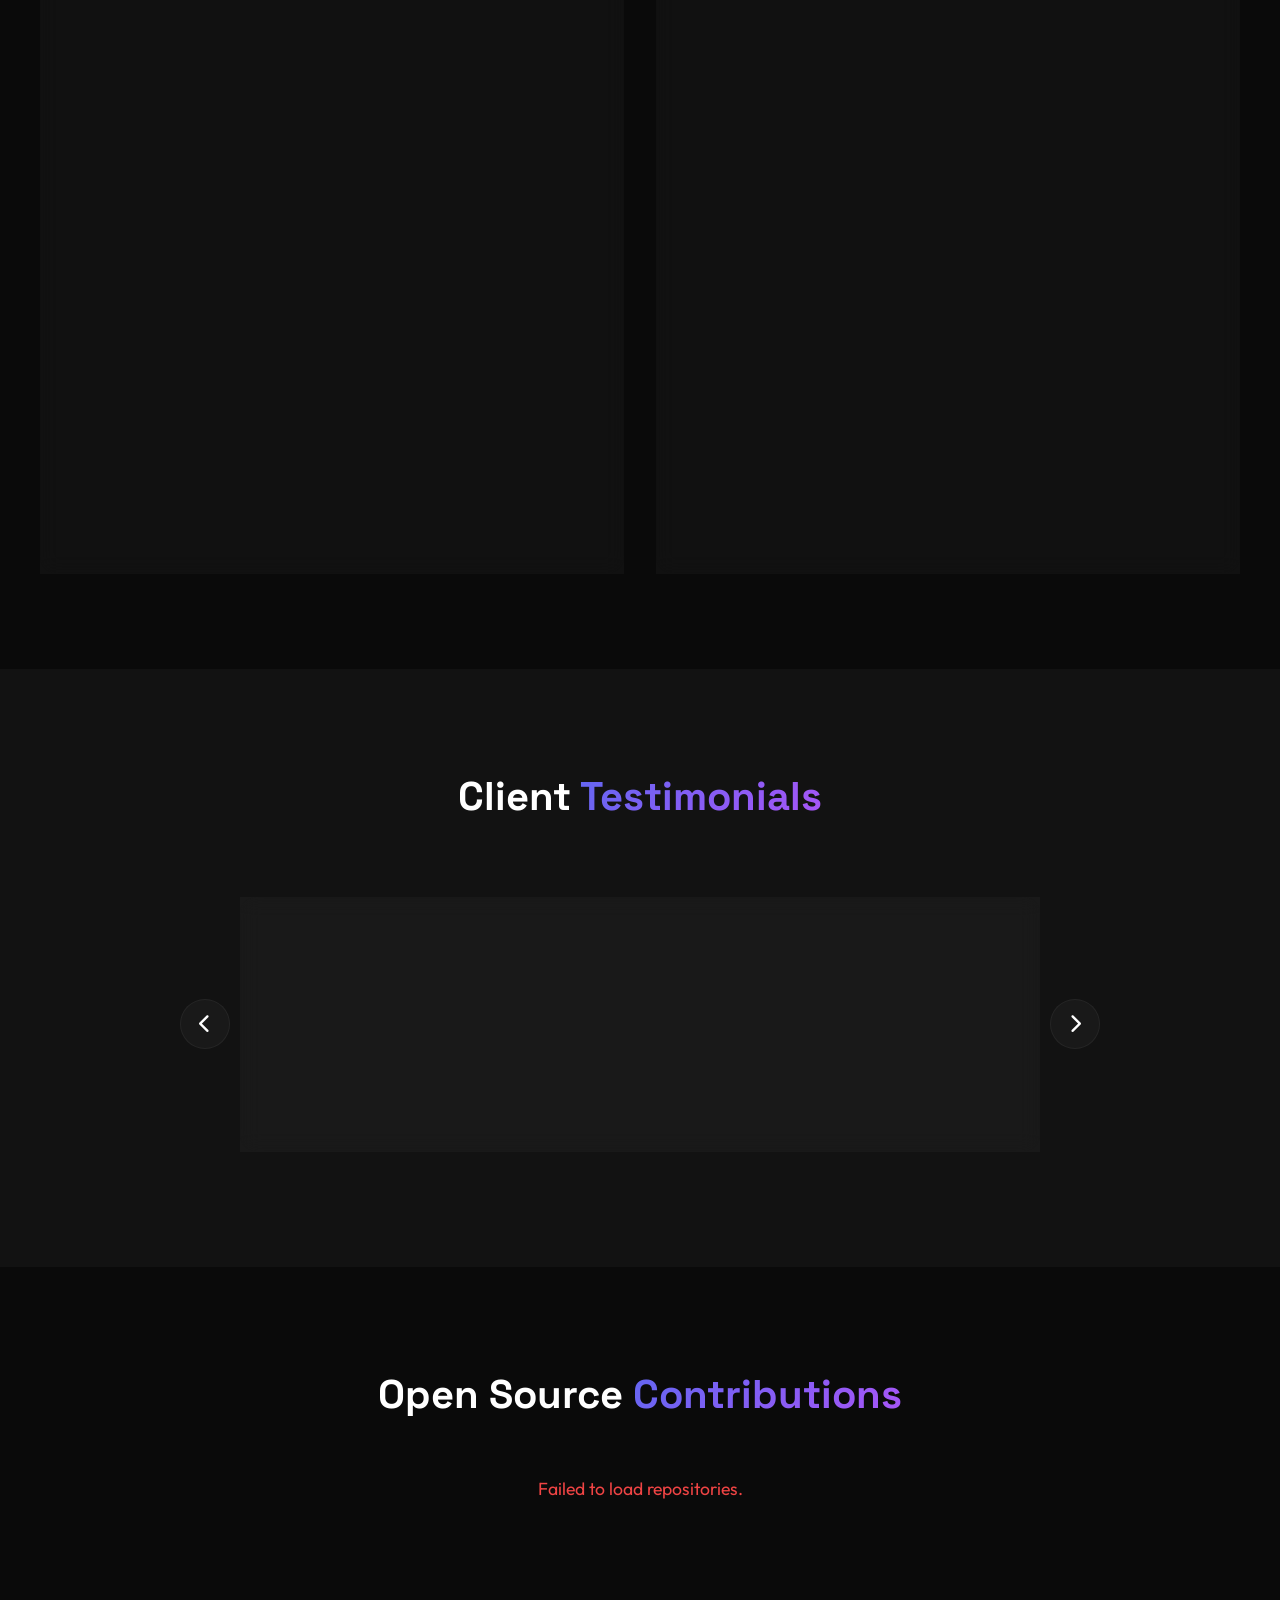
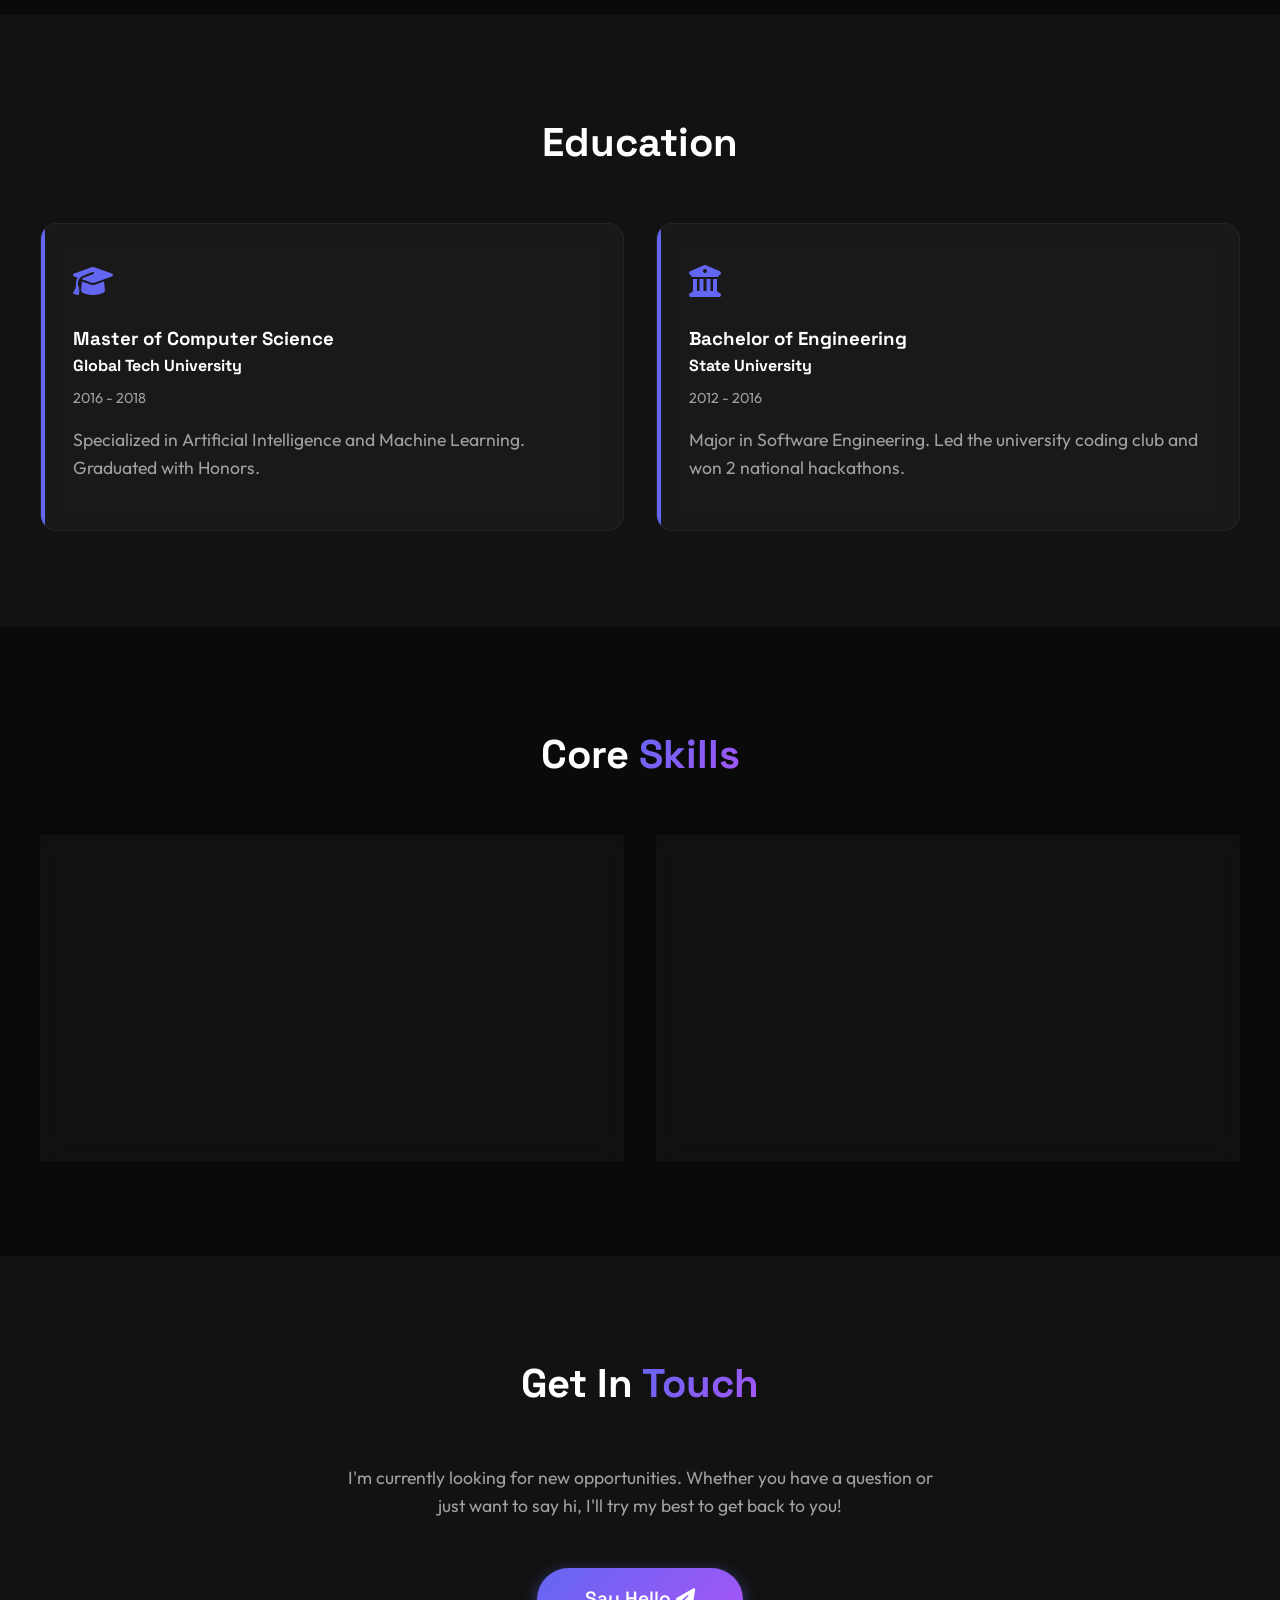
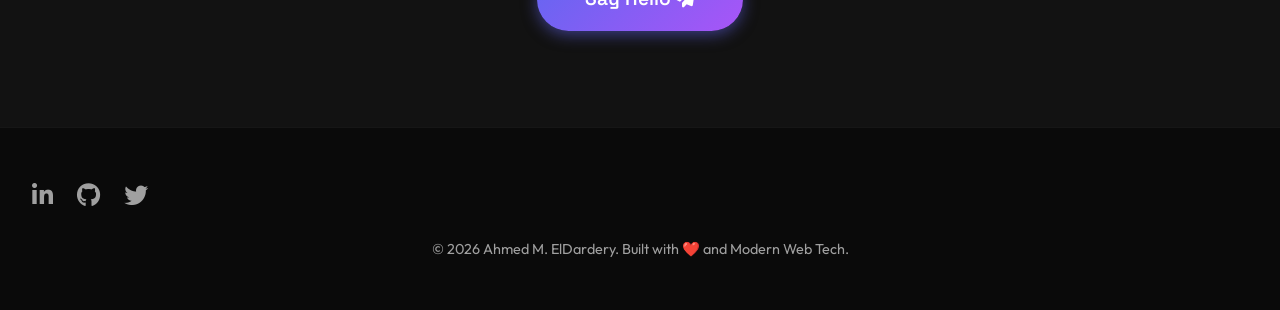
==== commit 64bb1c5b: "Backup before Phase 2 Advanced Features" ====
--- a/index.html
+++ b/index.html
@@ -16,6 +16,8 @@
 </head>
 <body>
     
+    <!-- Scroll Progress Bar -->
+    <div id="scroll-progress"></div>
     <!-- Custom Cursor -->
     <div class="cursor-dot"></div>
     <div class="cursor-outline"></div>
@@ -35,7 +37,7 @@
             <div class="nav-actions">
                 <button id="theme-toggle" class="btn-icon" aria-label="Toggle Theme"><i class="fas fa-sun"></i></button>
                 <button id="lang-toggle" class="btn-secondary btn-lang">عربي</button>
-                <a href="#contact" class="btn-primary btn-nav" data-en="Let's Talk" data-ar="تواصل معي">Let's Talk</a>
+                <a href="#contact" class="btn-primary btn-nav open-contact-modal" data-en="Let's Talk" data-ar="تواصل معي">Let's Talk</a>
             </div>
         </div>
     </nav>
@@ -49,7 +51,9 @@
             <div class="hero-content fade-in">
                 <p class="greeting" data-en="Hello, I'm" data-ar="أهلاً بك، أنا">Hello, I'm</p>
                 <h1 class="glitch-text" data-text="Ahmed M. ElDardery">Ahmed M. ElDardery</h1>
-                <h2 class="role" data-en="Mobile Application Developer" data-ar="مطور تطبيقات هواتف">Mobile Application Developer</h2>
+                <h2 class="role">
+                    <span class="typed-text"></span><span class="typed-cursor">&nbsp;</span>
+                </h2>
                 <p class="bio-short" data-en="I build exceptional digital experiences that are fast, accessible, and visually stunning." data-ar="أقوم ببناء تجارب رقمية استثنائية، سريعة، وسهلة الاستخدام وذات تصميم مذهل.">I build exceptional digital experiences that are fast, accessible, and visually stunning.</p>
                 <div class="hero-actions">
                     <a href="#experience" class="btn-primary" data-en="View My Work" data-ar="شاهد أعمالي">View My Work</a>
@@ -159,7 +163,7 @@
                     <div class="mobile-mockup">
                         <div class="notch"></div>
                         <div class="screen">
-                            <img src="assets/images/app1.jpg" alt="App 1" onerror="this.src='https://via.placeholder.com/300x600/121212/6366f1?text=App+1+Screenshot'">
+                            <img src="assets/images/app1.jpg" alt="App 1" class="lightbox-target" onerror="this.src='https://via.placeholder.com/300x600/121212/6366f1?text=App+1+Screenshot'" style="cursor: zoom-in;">
                         </div>
                     </div>
                     <div class="project-content">
@@ -180,7 +184,7 @@
                     <div class="mobile-mockup">
                         <div class="notch"></div>
                         <div class="screen">
-                            <img src="assets/images/app2.jpg" alt="FitCoach App" onerror="this.src='https://via.placeholder.com/300x600/121212/ff8a00?text=Fitness+App'">
+                            <img src="assets/images/app2.jpg" alt="FitCoach App" class="lightbox-target" onerror="this.src='https://via.placeholder.com/300x600/121212/ff8a00?text=Fitness+App'" style="cursor: zoom-in;">
                         </div>
                     </div>
                     <div class="project-content">
@@ -196,6 +200,55 @@
                     </div>
                 </div>
 
+            </div>
+        </div>
+    </section>
+
+    <!-- Testimonials Section -->
+    <section id="testimonials" class="section alt-bg">
+        <div class="section-container fade-in-up">
+            <h2 class="section-title" data-en="Client <span>Testimonials</span>" data-ar="آراء <span>العملاء</span>">Client <span>Testimonials</span></h2>
+            <div class="testimonial-carousel">
+                <button class="carousel-btn prev-btn"><i class="fas fa-chevron-left"></i></button>
+                <div class="carousel-track-container">
+                    <ul class="carousel-track">
+                        <li class="carousel-slide current-slide glass-card">
+                            <div class="testimonial-content">
+                                <i class="fas fa-quote-left quote-icon"></i>
+                                <p data-en="Ahmed is a phenomenal developer. He delivered our app ahead of schedule and the quality was outstanding." data-ar="أحمد مطور استثنائي. قام بتسليم تطبيقنا قبل الموعد المحدد وكانت الجودة مذهلة.">Ahmed is a phenomenal developer. He delivered our app ahead of schedule and the quality was outstanding.</p>
+                                <h4 data-en="John Doe" data-ar="جون دو">John Doe</h4>
+                                <span data-en="CEO, TechCorp" data-ar="المدير التنفيذي, TechCorp">CEO, TechCorp</span>
+                            </div>
+                        </li>
+                        <li class="carousel-slide glass-card">
+                            <div class="testimonial-content">
+                                <i class="fas fa-quote-left quote-icon"></i>
+                                <p data-en="Great attention to detail and amazing problem-solving skills. Highly recommend working with him." data-ar="اهتمام كبير بالتفاصيل ومهارات مذهلة في حل المشكلات. أوصي بشدة بالعمل معه.">Great attention to detail and amazing problem-solving skills. Highly recommend working with him.</p>
+                                <h4 data-en="Sarah Smith" data-ar="سارة سميث">Sarah Smith</h4>
+                                <span data-en="Product Manager" data-ar="مدير منتج">Product Manager</span>
+                            </div>
+                        </li>
+                        <li class="carousel-slide glass-card">
+                            <div class="testimonial-content">
+                                <i class="fas fa-quote-left quote-icon"></i>
+                                <p data-en="The user experience of the mobile app he built for us is simply perfect. Our users love it." data-ar="تجربة المستخدم لتطبيق الهاتف الذي بناه لنا مثالية ببساطة. مستخدمونا يحبونه.">The user experience of the mobile app he built for us is simply perfect. Our users love it.</p>
+                                <h4 data-en="Mike Johnson" data-ar="مايك جونسون">Mike Johnson</h4>
+                                <span data-en="Founder, StartupX" data-ar="مؤسس, StartupX">Founder, StartupX</span>
+                            </div>
+                        </li>
+                    </ul>
+                </div>
+                <button class="carousel-btn next-btn"><i class="fas fa-chevron-right"></i></button>
+            </div>
+        </div>
+    </section>
+
+    <!-- GitHub Activity Section -->
+    <section id="github-activity" class="section">
+        <div class="section-container fade-in-up">
+            <h2 class="section-title" data-en="Open Source <span>Contributions</span>" data-ar="مساهمات <span>مفتوحة المصدر</span>">Open Source <span>Contributions</span></h2>
+            <div id="github-repos" class="github-grid">
+                <p class="text-center" data-en="Loading repositories..." data-ar="جاري تحميل المستودعات...">Loading repositories...</p>
             </div>
         </div>
     </section>
@@ -274,7 +327,7 @@
         <div class="section-container fade-in-up text-center">
             <h2 class="section-title" data-en="Get In <span>Touch</span>" data-ar="تواصل <span>معي</span>">Get In <span>Touch</span></h2>
             <p class="contact-text" data-en="I'm currently looking for new opportunities. Whether you have a question or just want to say hi, I'll try my best to get back to you!" data-ar="أنا أبحث حاليًا عن فرص جديدة. سواء كان لديك سؤال أو تريد فقط أن تلقي التحية، سأبذل قصارى جهدي للرد عليك!">I'm currently looking for new opportunities. Whether you have a question or just want to say hi, I'll try my best to get back to you!</p>
-            <a href="mailto:hello@example.com" class="btn-primary contact-btn"><span data-en="Say Hello" data-ar="أرسل رسالة">Say Hello</span> <i class="fas fa-paper-plane"></i></a>
+            <a href="#" class="btn-primary contact-btn open-contact-modal"><span data-en="Say Hello" data-ar="أرسل رسالة">Say Hello</span> <i class="fas fa-paper-plane"></i></a>
         </div>
     </section>
 
@@ -290,6 +343,35 @@
         </div>
     </footer>
 
+    <!-- Contact Modal -->
+    <div id="contact-modal" class="modal-overlay">
+        <div class="modal-content glass-card">
+            <button class="close-modal">&times;</button>
+            <h3 data-en="Send a Message" data-ar="أرسل رسالة" style="margin-bottom: 1.5rem; text-align: center;">Send a Message</h3>
+            <form id="contact-form">
+                <div class="form-group">
+                    <label data-en="Name" data-ar="الاسم">Name</label>
+                    <input type="text" required>
+                </div>
+                <div class="form-group">
+                    <label data-en="Email" data-ar="البريد الإلكتروني">Email</label>
+                    <input type="email" required>
+                </div>
+                <div class="form-group">
+                    <label data-en="Message" data-ar="الرسالة">Message</label>
+                    <textarea rows="4" required></textarea>
+                </div>
+                <button type="submit" class="btn-primary" style="width: 100%;"><span data-en="Send" data-ar="إرسال">Send</span> <i class="fas fa-paper-plane"></i></button>
+            </form>
+        </div>
+    </div>
+
+    <!-- Lightbox -->
+    <div id="lightbox" class="modal-overlay">
+        <span class="close-modal close-lightbox">&times;</span>
+        <img class="lightbox-content" id="lightbox-img" src="" alt="Lightbox Image">
+    </div>
+
     <!-- Custom JS -->
     <script src="js/script.js"></script>
 </body>
--- a/css/style.css
+++ b/css/style.css
@@ -41,6 +41,33 @@
 html {
     scroll-behavior: smooth;
     cursor: none; /* Hide default cursor for custom cursor */
+}
+
+/* Custom Scrollbar */
+::-webkit-scrollbar {
+    width: 10px;
+}
+::-webkit-scrollbar-track {
+    background: var(--bg-main);
+}
+::-webkit-scrollbar-thumb {
+    background: var(--glass-border);
+    border-radius: 5px;
+}
+::-webkit-scrollbar-thumb:hover {
+    background: var(--accent-primary);
+}
+
+/* Scroll Progress Bar */
+#scroll-progress {
+    position: fixed;
+    top: 0;
+    left: 0;
+    height: 4px;
+    background: linear-gradient(to right, var(--accent-primary), var(--accent-secondary));
+    width: 0%;
+    z-index: 9999;
+    transition: width 0.1s;
 }
 
 body {
@@ -505,6 +532,17 @@
     font-weight: 400;
 }
 
+.typed-cursor {
+    display: inline-block;
+    width: 3px;
+    background-color: var(--accent-primary);
+    animation: blink 1s infinite;
+}
+@keyframes blink {
+    0%, 100% { opacity: 1; }
+    50% { opacity: 0; }
+}
+
 .bio-short {
     max-width: 600px;
     margin-bottom: 2.5rem;
@@ -791,11 +829,249 @@
     font-size: 0.9rem;
 }
 
+/* Testimonials Carousel */
+.testimonial-carousel {
+    position: relative;
+    max-width: 800px;
+    margin: 0 auto;
+    display: flex;
+    align-items: center;
+}
+
+.carousel-track-container {
+    overflow: hidden;
+    width: 100%;
+    position: relative;
+    padding: 20px 0;
+}
+
+.carousel-track {
+    list-style: none;
+    display: flex;
+    transition: transform 0.5s ease-in-out;
+}
+
+.carousel-slide {
+    min-width: 100%;
+    box-sizing: border-box;
+    padding: 2rem;
+    text-align: center;
+}
+
+.quote-icon {
+    font-size: 2rem;
+    color: var(--accent-primary);
+    margin-bottom: 1rem;
+    opacity: 0.5;
+}
+
+.testimonial-content p {
+    font-size: 1.2rem;
+    font-style: italic;
+    margin-bottom: 1.5rem;
+}
+
+.testimonial-content h4 {
+    color: var(--text-primary);
+    margin-bottom: 0.2rem;
+}
+
+.testimonial-content span {
+    font-size: 0.9rem;
+    color: var(--accent-secondary);
+}
+
+.carousel-btn {
+    background: var(--glass-bg);
+    border: 1px solid var(--glass-border);
+    color: var(--text-primary);
+    width: 50px;
+    height: 50px;
+    border-radius: 50%;
+    cursor: pointer;
+    position: absolute;
+    top: 50%;
+    transform: translateY(-50%);
+    z-index: 10;
+    transition: var(--transition);
+    display: flex;
+    align-items: center;
+    justify-content: center;
+    font-size: 1.2rem;
+}
+
+.carousel-btn:hover {
+    background: var(--accent-primary);
+    border-color: var(--accent-primary);
+}
+
+.prev-btn {
+    left: -60px;
+}
+
+.next-btn {
+    right: -60px;
+}
+
+@media (max-width: 768px) {
+    .prev-btn { left: -10px; }
+    .next-btn { right: -10px; }
+    .carousel-slide { padding: 1.5rem; }
+}
+
+/* GitHub Section */
+.github-grid {
+    display: grid;
+    grid-template-columns: repeat(auto-fit, minmax(280px, 1fr));
+    gap: 1.5rem;
+}
+
+.repo-card {
+    display: flex;
+    flex-direction: column;
+    justify-content: space-between;
+    padding: 1.5rem;
+}
+
+.repo-card h3 {
+    margin-bottom: 0.5rem;
+    font-size: 1.2rem;
+    display: flex;
+    align-items: center;
+    gap: 0.5rem;
+}
+
+.repo-card p {
+    font-size: 0.9rem;
+    flex-grow: 1;
+}
+
+.repo-stats {
+    display: flex;
+    gap: 1rem;
+    margin-top: 1rem;
+    font-size: 0.85rem;
+    color: var(--text-secondary);
+}
+
+.repo-stats span {
+    display: flex;
+    align-items: center;
+    gap: 0.3rem;
+}
+
 /* Skills wrapper */
 .skills-wrapper {
     display: grid;
     grid-template-columns: repeat(auto-fit, minmax(350px, 1fr));
     gap: 2rem;
+}
+
+/* Modals & Lightbox */
+.modal-overlay {
+    position: fixed;
+    top: 0;
+    left: 0;
+    width: 100%;
+    height: 100%;
+    background: rgba(0, 0, 0, 0.7);
+    backdrop-filter: blur(5px);
+    display: flex;
+    justify-content: center;
+    align-items: center;
+    z-index: 9999;
+    opacity: 0;
+    visibility: hidden;
+    transition: var(--transition);
+}
+
+.modal-overlay.active {
+    opacity: 1;
+    visibility: visible;
+}
+
+.modal-content {
+    width: 90%;
+    max-width: 500px;
+    position: relative;
+    transform: translateY(20px) scale(0.95);
+    transition: var(--transition);
+}
+
+.modal-overlay.active .modal-content,
+.modal-overlay.active .lightbox-content {
+    transform: translateY(0) scale(1);
+}
+
+/* Lightbox Specific */
+.lightbox-content {
+    max-width: 90%;
+    max-height: 90vh;
+    object-fit: contain;
+    border-radius: 12px;
+    box-shadow: 0 0 30px rgba(0,0,0,0.8);
+    transform: scale(0.9);
+    transition: var(--transition);
+}
+
+.close-modal {
+    position: absolute;
+    top: 15px;
+    right: 20px;
+    background: none;
+    border: none;
+    color: var(--text-secondary);
+    font-size: 1.5rem;
+    cursor: pointer;
+    transition: var(--transition);
+}
+
+html[dir="rtl"] .close-modal {
+    right: auto;
+    left: 20px;
+}
+
+.close-modal:hover {
+    color: var(--accent-primary);
+}
+
+/* Forms */
+.form-group {
+    margin-bottom: 1.5rem;
+    text-align: left;
+}
+html[dir="rtl"] .form-group {
+    text-align: right;
+}
+
+.form-group label {
+    display: block;
+    margin-bottom: 0.5rem;
+    color: var(--text-secondary);
+    font-size: 0.9rem;
+}
+
+.form-group input,
+.form-group textarea {
+    width: 100%;
+    padding: 0.8rem;
+    background: rgba(0, 0, 0, 0.2);
+    border: 1px solid var(--glass-border);
+    border-radius: 8px;
+    color: var(--text-primary);
+    font-family: inherit;
+    transition: var(--transition);
+}
+[data-theme="light"] .form-group input,
+[data-theme="light"] .form-group textarea {
+    background: rgba(255, 255, 255, 0.5);
+}
+
+.form-group input:focus,
+.form-group textarea:focus {
+    outline: none;
+    border-color: var(--accent-primary);
+    box-shadow: 0 0 10px rgba(99, 102, 241, 0.2);
 }
 
 .skill-category h3 {
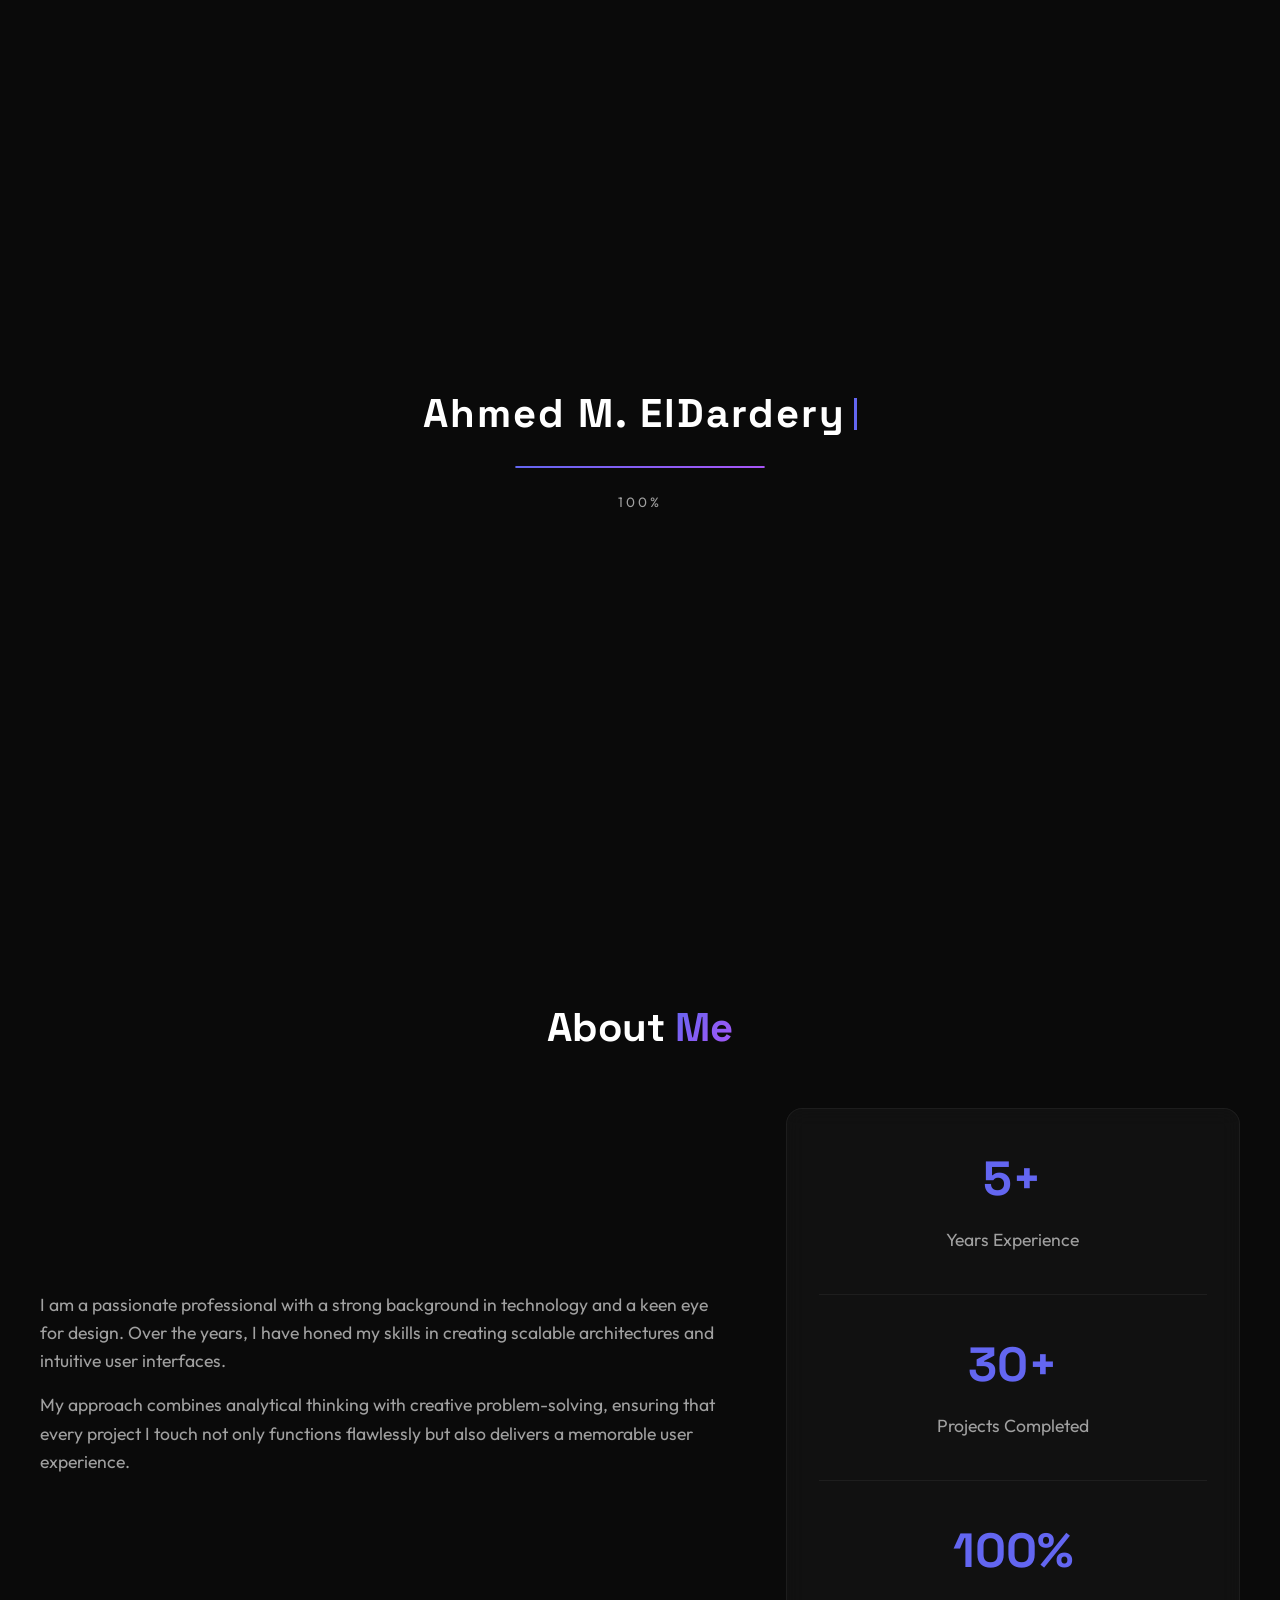
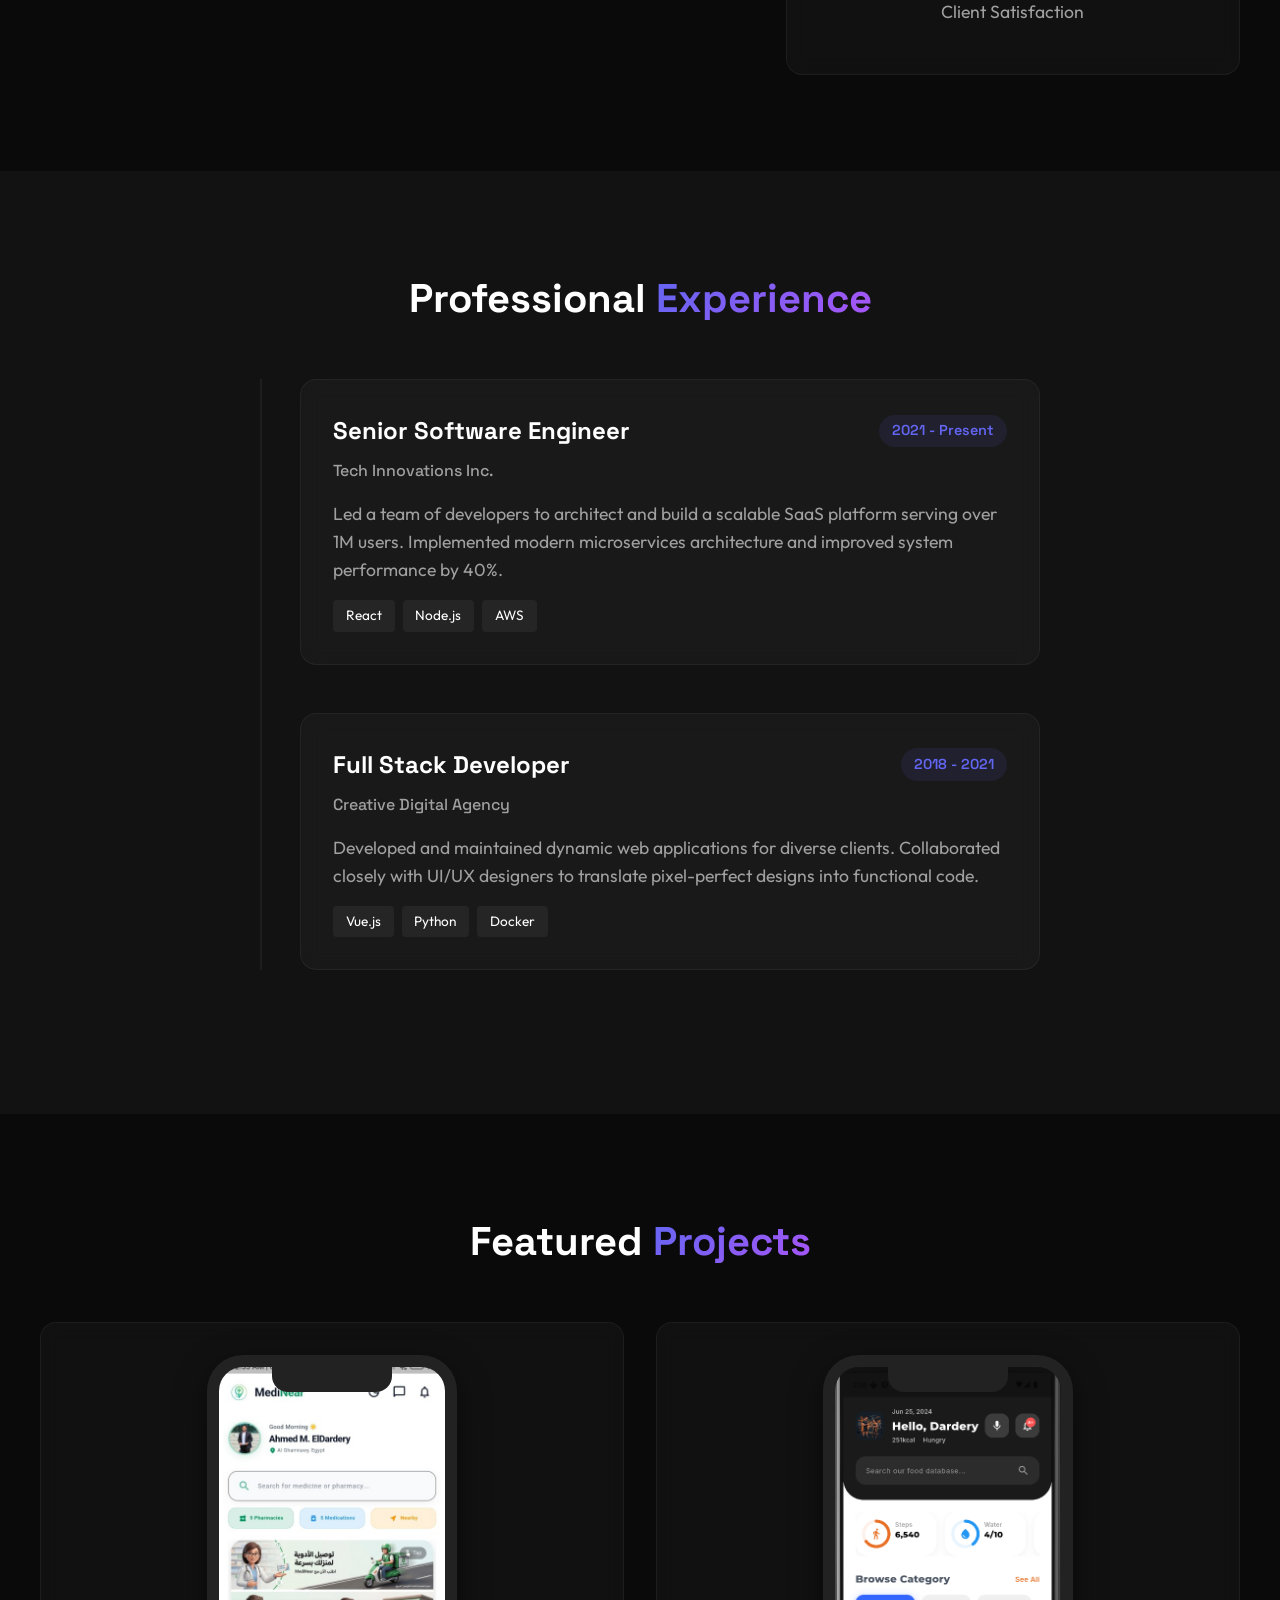
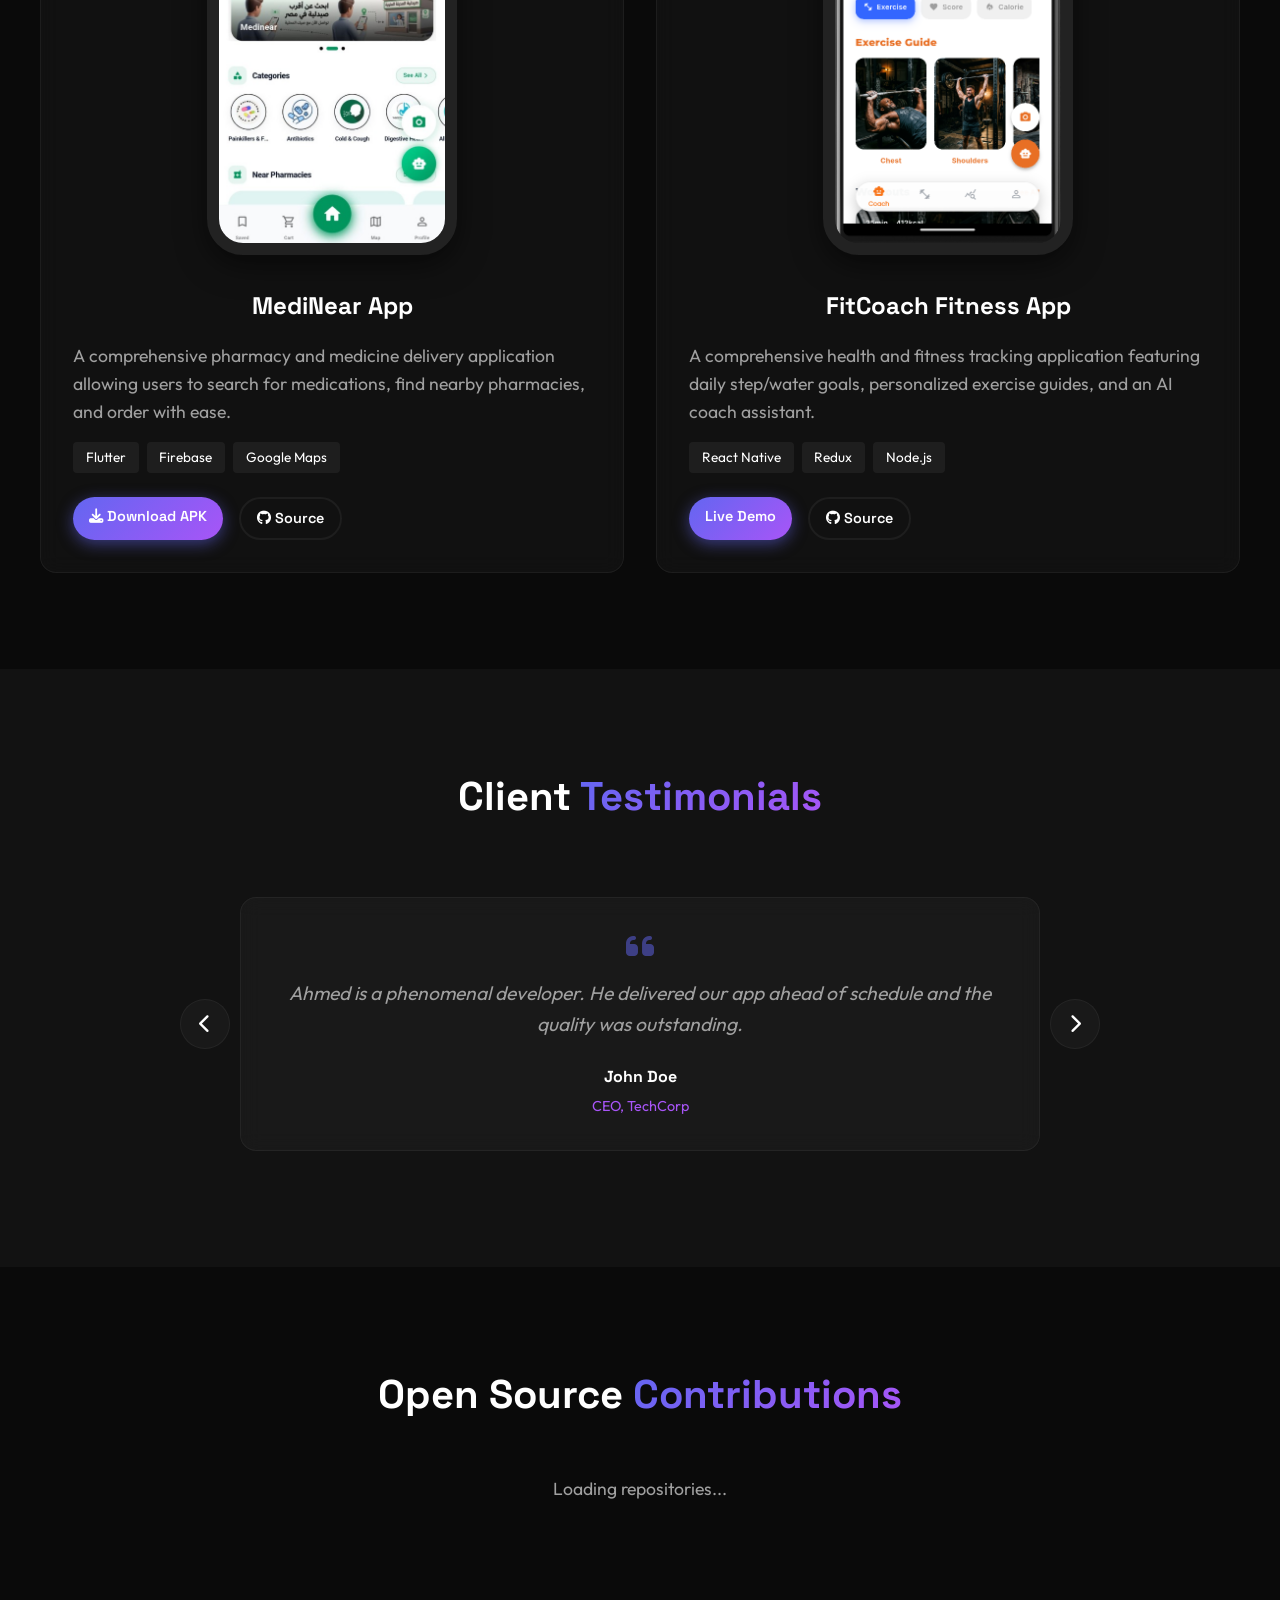
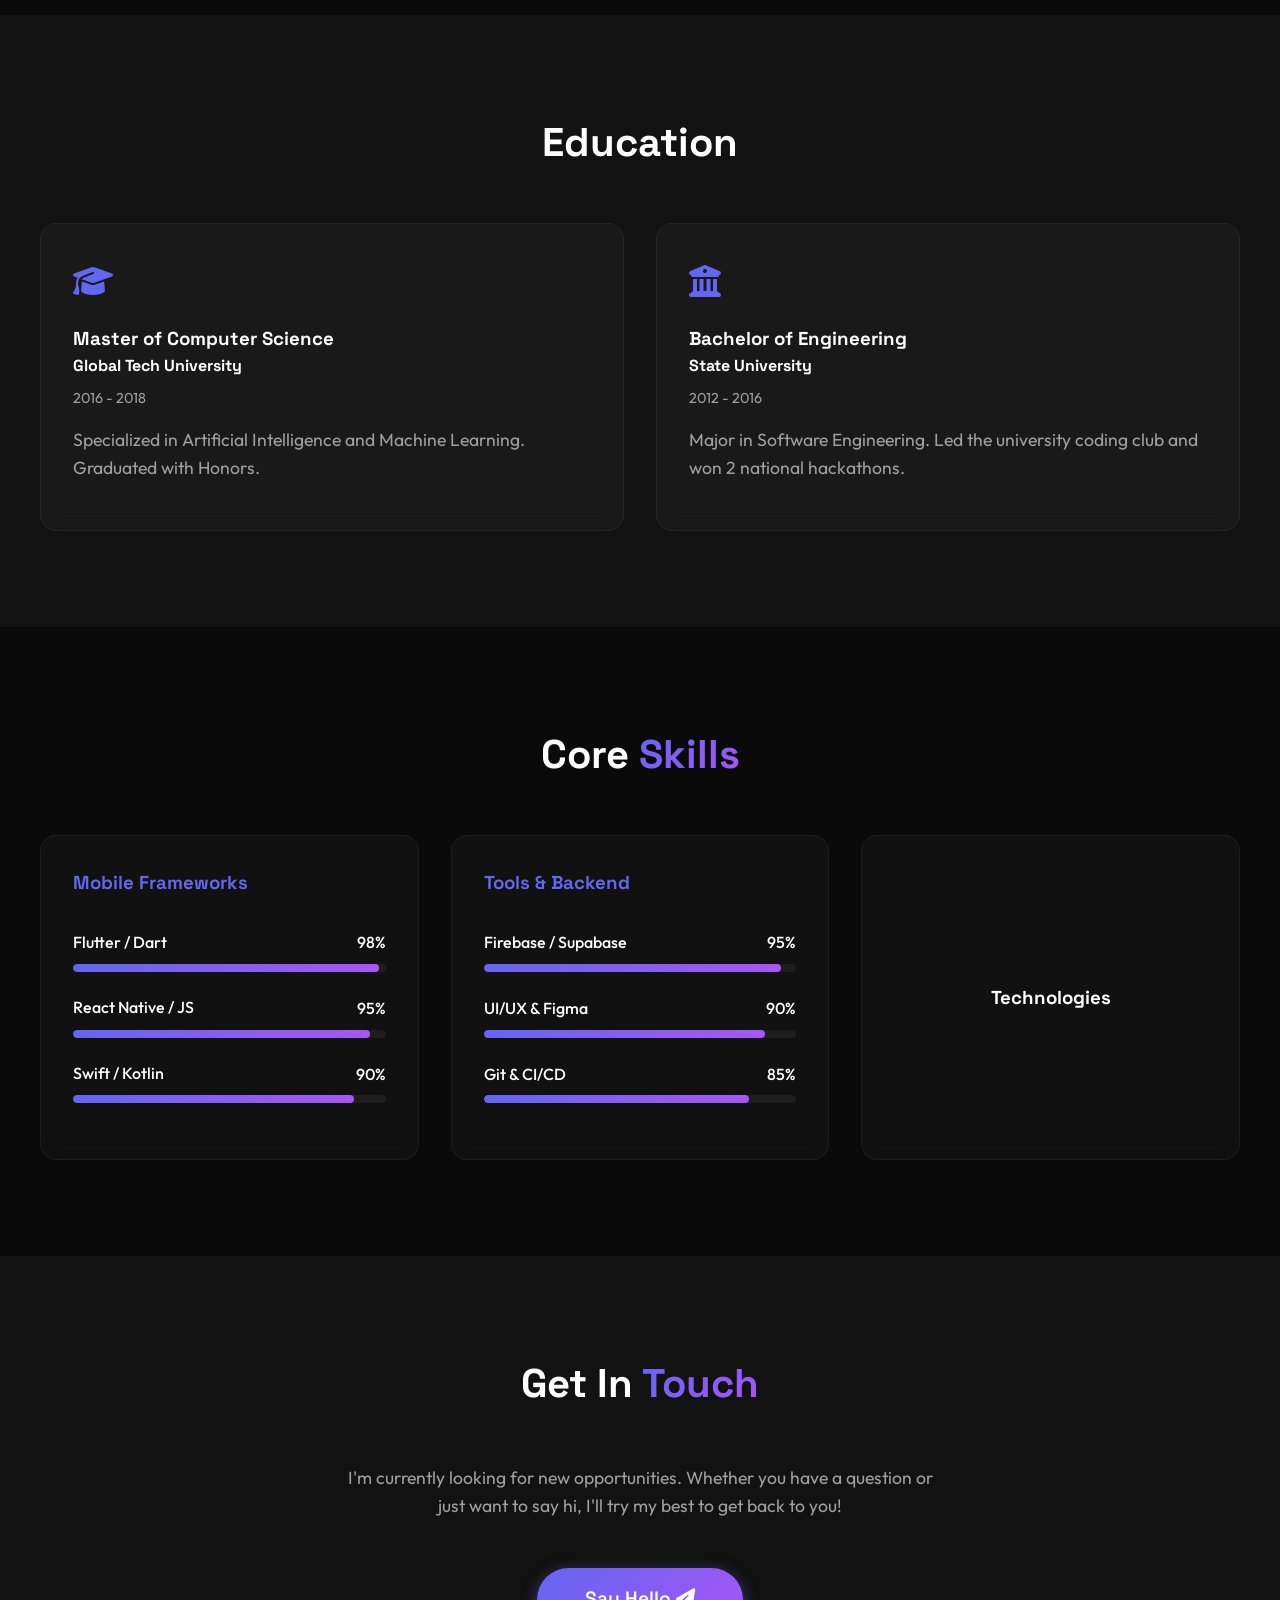
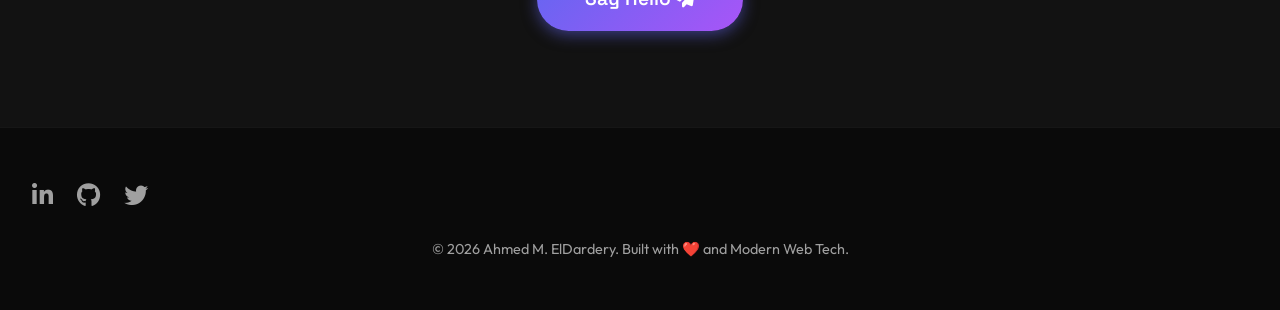
==== commit 63f9906d: "v1" ====
--- a/index.html
+++ b/index.html
@@ -1,21 +1,52 @@
 <!DOCTYPE html>
 <html lang="en" dir="ltr">
+
 <head>
     <meta charset="UTF-8">
     <meta name="viewport" content="width=device-width, initial-scale=1.0">
-    <title>Ahmed M. ElDardery - Professional CV</title>
+    <title>Ahmed M. ElDardery | Professional Portfolio</title>
+
+    <!-- Favicon -->
+    <link rel="icon" type="image/png" href="assets/favicon.png">
     <meta name="description" content="Professional CV of Ahmed M. ElDardery.">
+
+    <!-- SEO & Open Graph -->
+    <meta property="og:title" content="Ahmed M. ElDardery - Professional CV">
+    <meta property="og:description" content="Professional CV and Portfolio of Ahmed M. ElDardery.">
+    <meta property="og:image" content="assets/images/profile.jpg">
+    <meta property="og:type" content="website">
+    <meta name="theme-color" content="#6366f1">
+
+    <!-- PWA Manifest -->
+    <link rel="manifest" href="manifest.json">
     <!-- Google Fonts -->
     <link rel="preconnect" href="https://fonts.googleapis.com">
     <link rel="preconnect" href="https://fonts.gstatic.com" crossorigin>
-    <link href="https://fonts.googleapis.com/css2?family=Cairo:wght@400;600;800&family=Outfit:wght@300;400;600;800&family=Space+Grotesk:wght@500;700&display=swap" rel="stylesheet">
+    <link
+        href="https://fonts.googleapis.com/css2?family=Cairo:wght@400;600;800&family=Outfit:wght@300;400;600;800&family=Space+Grotesk:wght@500;700&display=swap"
+        rel="stylesheet">
     <!-- FontAwesome for Icons -->
     <link rel="stylesheet" href="https://cdnjs.cloudflare.com/ajax/libs/font-awesome/6.4.0/css/all.min.css">
     <!-- Custom CSS -->
-    <link rel="stylesheet" href="css/style.css">
+    <link rel="stylesheet" href="css/style.css?v=3">
 </head>
+
 <body>
-    
+    <div class="noise-overlay"></div>
+
+    <!-- Preloader -->
+    <div id="preloader">
+        <div class="loader-content">
+            <h1 class="loader-name">
+                <span class="typewriter-text"></span><span class="typewriter-cursor"></span>
+            </h1>
+            <div class="loader-progress">
+                <div class="loader-progress-bar"></div>
+            </div>
+            <div class="loader-percentage">00%</div>
+        </div>
+    </div>
+
     <!-- Scroll Progress Bar -->
     <div id="scroll-progress"></div>
     <!-- Custom Cursor -->
@@ -37,7 +68,10 @@
             <div class="nav-actions">
                 <button id="theme-toggle" class="btn-icon" aria-label="Toggle Theme"><i class="fas fa-sun"></i></button>
                 <button id="lang-toggle" class="btn-secondary btn-lang">عربي</button>
-                <a href="#contact" class="btn-primary btn-nav open-contact-modal" data-en="Let's Talk" data-ar="تواصل معي">Let's Talk</a>
+                <a href="#contact" class="btn-primary btn-nav open-contact-modal" data-en="Let's Talk"
+                    data-ar="تواصل معي">Let's Talk</a>
+                <button class="menu-toggle btn-icon" id="mobile-menu-btn" aria-label="Toggle Menu"><i
+                        class="fas fa-bars"></i></button>
             </div>
         </div>
     </nav>
@@ -46,7 +80,7 @@
     <header id="home" class="hero-section">
         <!-- Canvas for particle background -->
         <canvas id="particle-canvas"></canvas>
-        
+
         <div class="hero-layout">
             <div class="hero-content fade-in">
                 <p class="greeting" data-en="Hello, I'm" data-ar="أهلاً بك، أنا">Hello, I'm</p>
@@ -54,10 +88,15 @@
                 <h2 class="role">
                     <span class="typed-text"></span><span class="typed-cursor">&nbsp;</span>
                 </h2>
-                <p class="bio-short" data-en="I build exceptional digital experiences that are fast, accessible, and visually stunning." data-ar="أقوم ببناء تجارب رقمية استثنائية، سريعة، وسهلة الاستخدام وذات تصميم مذهل.">I build exceptional digital experiences that are fast, accessible, and visually stunning.</p>
+                <p class="bio-short"
+                    data-en="I build exceptional digital experiences that are fast, accessible, and visually stunning."
+                    data-ar="أقوم ببناء تجارب رقمية استثنائية، سريعة، وسهلة الاستخدام وذات تصميم مذهل.">I build
+                    exceptional digital experiences that are fast, accessible, and visually stunning.</p>
                 <div class="hero-actions">
-                    <a href="#experience" class="btn-primary" data-en="View My Work" data-ar="شاهد أعمالي">View My Work</a>
-                    <button onclick="window.print()" class="btn-secondary print-btn" data-en="Download CV" data-ar="تحميل السيرة الذاتية">Download CV</button>
+                    <a href="#experience" class="btn-primary" data-en="View My Work" data-ar="شاهد أعمالي">View My
+                        Work</a>
+                    <button onclick="window.print()" class="btn-secondary print-btn" data-en="Download CV"
+                        data-ar="تحميل السيرة الذاتية">Download CV</button>
                 </div>
                 <div class="social-links">
                     <a href="#" aria-label="LinkedIn"><i class="fab fa-linkedin-in"></i></a>
@@ -72,7 +111,8 @@
                     <div class="orbit-ring-2"></div>
                     <div class="orbit-ring-3"></div>
                     <div class="profile-img-container">
-                        <img src="assets/images/profile.jpg" alt="Ahmed M. ElDardery" onerror="this.src='https://via.placeholder.com/400x500?text=Your+Photo+Here'">
+                        <img src="assets/images/profile.jpg" alt="Ahmed M. ElDardery"
+                            onerror="this.src='https://via.placeholder.com/400x500?text=Your+Photo+Here'">
                     </div>
                     <div class="floating-badge badge-1" aria-label="React Native"><i class="fab fa-react"></i></div>
                     <div class="floating-badge badge-2" aria-label="Apple/iOS"><i class="fab fa-apple"></i></div>
@@ -88,11 +128,19 @@
     <!-- About Section -->
     <section id="about" class="section">
         <div class="section-container fade-in-up">
-            <h2 class="section-title" data-en="About <span>Me</span>" data-ar="نبذة <span>عني</span>">About <span>Me</span></h2>
+            <h2 class="section-title" data-en="About <span>Me</span>" data-ar="نبذة <span>عني</span>">About
+                <span>Me</span></h2>
             <div class="about-grid">
                 <div class="about-text">
-                    <p data-en="I am a passionate professional with a strong background in technology and a keen eye for design. Over the years, I have honed my skills in creating scalable architectures and intuitive user interfaces." data-ar="أنا محترف شغوف ولدي خلفية قوية في التكنولوجيا ونظرة ثاقبة للتصميم. على مر السنين، طورت مهاراتي في إنشاء بنيات قابلة للتطوير وواجهات مستخدم بديهية.">I am a passionate professional with a strong background in technology and a keen eye for design. Over the years, I have honed my skills in creating scalable architectures and intuitive user interfaces.</p>
-                    <p data-en="My approach combines analytical thinking with creative problem-solving, ensuring that every project I touch not only functions flawlessly but also delivers a memorable user experience." data-ar="يجمع نهجي بين التفكير التحليلي وحل المشكلات الإبداعي، مما يضمن أن كل مشروع أعمل عليه لا يعمل بشكل لا تشوبه شائبة فحسب، بل يقدم أيضًا تجربة مستخدم لا تُنسى.">My approach combines analytical thinking with creative problem-solving, ensuring that every project I touch not only functions flawlessly but also delivers a memorable user experience.</p>
+                    <p data-en="I am a passionate professional with a strong background in technology and a keen eye for design. Over the years, I have honed my skills in creating scalable architectures and intuitive user interfaces."
+                        data-ar="أنا محترف شغوف ولدي خلفية قوية في التكنولوجيا ونظرة ثاقبة للتصميم. على مر السنين، طورت مهاراتي في إنشاء بنيات قابلة للتطوير وواجهات مستخدم بديهية.">
+                        I am a passionate professional with a strong background in technology and a keen eye for design.
+                        Over the years, I have honed my skills in creating scalable architectures and intuitive user
+                        interfaces.</p>
+                    <p data-en="My approach combines analytical thinking with creative problem-solving, ensuring that every project I touch not only functions flawlessly but also delivers a memorable user experience."
+                        data-ar="يجمع نهجي بين التفكير التحليلي وحل المشكلات الإبداعي، مما يضمن أن كل مشروع أعمل عليه لا يعمل بشكل لا تشوبه شائبة فحسب، بل يقدم أيضًا تجربة مستخدم لا تُنسى.">
+                        My approach combines analytical thinking with creative problem-solving, ensuring that every
+                        project I touch not only functions flawlessly but also delivers a memorable user experience.</p>
                 </div>
                 <div class="about-stats glass-card">
                     <div class="stat-item">
@@ -115,18 +163,29 @@
     <!-- Experience Section -->
     <section id="experience" class="section alt-bg">
         <div class="section-container fade-in-up">
-            <h2 class="section-title" data-en="Professional <span>Experience</span>" data-ar="الخبرات <span>العملية</span>">Professional <span>Experience</span></h2>
-            <div class="timeline">
-                
+            <h2 class="section-title" data-en="Professional <span>Experience</span>"
+                data-ar="الخبرات <span>العملية</span>">Professional <span>Experience</span></h2>
+            <div class="timeline" id="experience-timeline">
+                <div class="timeline-line">
+                    <div class="timeline-progress" id="timeline-progress"></div>
+                </div>
+
                 <div class="timeline-item glass-card">
                     <div class="timeline-dot"></div>
                     <div class="timeline-content">
                         <div class="timeline-header">
-                            <h3 data-en="Senior Software Engineer" data-ar="مهندس برمجيات أول">Senior Software Engineer</h3>
-                            <span class="timeline-date" data-en="2021 - Present" data-ar="2021 - الحاضر">2021 - Present</span>
-                        </div>
-                        <h4 class="company" data-en="Tech Innovations Inc." data-ar="شركة الابتكارات التقنية">Tech Innovations Inc.</h4>
-                        <p data-en="Led a team of developers to architect and build a scalable SaaS platform serving over 1M users. Implemented modern microservices architecture and improved system performance by 40%." data-ar="قدت فريقاً من المطورين لتصميم وبناء منصة برمجيات (SaaS) قابلة للتطوير تخدم أكثر من مليون مستخدم. قمت بتطبيق بنية الخدمات المصغرة الحديثة وتحسين أداء النظام بنسبة 40%.">Led a team of developers to architect and build a scalable SaaS platform serving over 1M users. Implemented modern microservices architecture and improved system performance by 40%.</p>
+                            <h3 data-en="Senior Software Engineer" data-ar="مهندس برمجيات أول">Senior Software Engineer
+                            </h3>
+                            <span class="timeline-date" data-en="2021 - Present" data-ar="2021 - الحاضر">2021 -
+                                Present</span>
+                        </div>
+                        <h4 class="company" data-en="Tech Innovations Inc." data-ar="شركة الابتكارات التقنية">Tech
+                            Innovations Inc.</h4>
+                        <p data-en="Led a team of developers to architect and build a scalable SaaS platform serving over 1M users. Implemented modern microservices architecture and improved system performance by 40%."
+                            data-ar="قدت فريقاً من المطورين لتصميم وبناء منصة برمجيات (SaaS) قابلة للتطوير تخدم أكثر من مليون مستخدم. قمت بتطبيق بنية الخدمات المصغرة الحديثة وتحسين أداء النظام بنسبة 40%.">
+                            Led a team of developers to architect and build a scalable SaaS platform serving over 1M
+                            users. Implemented modern microservices architecture and improved system performance by 40%.
+                        </p>
                         <div class="tech-stack">
                             <span>React</span> <span>Node.js</span> <span>AWS</span>
                         </div>
@@ -137,11 +196,16 @@
                     <div class="timeline-dot"></div>
                     <div class="timeline-content">
                         <div class="timeline-header">
-                            <h3 data-en="Full Stack Developer" data-ar="مطور واجهات أمامية وخلفية">Full Stack Developer</h3>
+                            <h3 data-en="Full Stack Developer" data-ar="مطور واجهات أمامية وخلفية">Full Stack Developer
+                            </h3>
                             <span class="timeline-date">2018 - 2021</span>
                         </div>
-                        <h4 class="company" data-en="Creative Digital Agency" data-ar="وكالة الإبداع الرقمي">Creative Digital Agency</h4>
-                        <p data-en="Developed and maintained dynamic web applications for diverse clients. Collaborated closely with UI/UX designers to translate pixel-perfect designs into functional code." data-ar="طورت وصيانت تطبيقات ويب ديناميكية لعملاء متنوعين. تعاونت عن كثب مع مصممي واجهة المستخدم لتجربة المستخدم لترجمة التصميمات المثالية إلى كود وظيفي.">Developed and maintained dynamic web applications for diverse clients. Collaborated closely with UI/UX designers to translate pixel-perfect designs into functional code.</p>
+                        <h4 class="company" data-en="Creative Digital Agency" data-ar="وكالة الإبداع الرقمي">Creative
+                            Digital Agency</h4>
+                        <p data-en="Developed and maintained dynamic web applications for diverse clients. Collaborated closely with UI/UX designers to translate pixel-perfect designs into functional code."
+                            data-ar="طورت وصيانت تطبيقات ويب ديناميكية لعملاء متنوعين. تعاونت عن كثب مع مصممي واجهة المستخدم لتجربة المستخدم لترجمة التصميمات المثالية إلى كود وظيفي.">
+                            Developed and maintained dynamic web applications for diverse clients. Collaborated closely
+                            with UI/UX designers to translate pixel-perfect designs into functional code.</p>
                         <div class="tech-stack">
                             <span>Vue.js</span> <span>Python</span> <span>Docker</span>
                         </div>
@@ -155,26 +219,35 @@
     <!-- Projects Section -->
     <section id="projects" class="section">
         <div class="section-container fade-in-up">
-            <h2 class="section-title" data-en="Featured <span>Projects</span>" data-ar="أبرز <span>المشاريع</span>">Featured <span>Projects</span></h2>
+            <h2 class="section-title" data-en="Featured <span>Projects</span>" data-ar="أبرز <span>المشاريع</span>">
+                Featured <span>Projects</span></h2>
             <div class="projects-grid">
-                
+
                 <!-- Project 1 -->
                 <div class="project-card glass-card">
                     <div class="mobile-mockup">
                         <div class="notch"></div>
                         <div class="screen">
-                            <img src="assets/images/app1.jpg" alt="App 1" class="lightbox-target" onerror="this.src='https://via.placeholder.com/300x600/121212/6366f1?text=App+1+Screenshot'" style="cursor: zoom-in;">
+                            <img src="assets/images/app1.jpg" alt="App 1" class="lightbox-target"
+                                onerror="this.src='https://via.placeholder.com/300x600/121212/6366f1?text=App+1+Screenshot'"
+                                style="cursor: zoom-in;">
                         </div>
                     </div>
                     <div class="project-content">
                         <h3 data-en="MediNear App" data-ar="تطبيق MediNear">MediNear App</h3>
-                        <p data-en="A comprehensive pharmacy and medicine delivery application allowing users to search for medications, find nearby pharmacies, and order with ease." data-ar="تطبيق شامل للصيدليات وتوصيل الأدوية يتيح للمستخدمين البحث عن الأدوية، والعثور على الصيدليات القريبة، والطلب بسهولة.">A comprehensive pharmacy and medicine delivery application allowing users to search for medications, find nearby pharmacies, and order with ease.</p>
+                        <p data-en="A comprehensive pharmacy and medicine delivery application allowing users to search for medications, find nearby pharmacies, and order with ease."
+                            data-ar="تطبيق شامل للصيدليات وتوصيل الأدوية يتيح للمستخدمين البحث عن الأدوية، والعثور على الصيدليات القريبة، والطلب بسهولة.">
+                            A comprehensive pharmacy and medicine delivery application allowing users to search for
+                            medications, find nearby pharmacies, and order with ease.</p>
                         <div class="tech-stack">
                             <span>Flutter</span> <span>Firebase</span> <span>Google Maps</span>
                         </div>
                         <div class="project-links">
-                            <a href="assets/downloads/app-release.apk" download class="btn-primary" style="padding: 0.5rem 1rem; font-size: 0.9rem;"><i class="fas fa-download"></i> <span data-en="Download APK" data-ar="تحميل التطبيق">Download APK</span></a>
-                            <a href="#" class="btn-secondary" style="padding: 0.5rem 1rem; font-size: 0.9rem;"><i class="fab fa-github"></i> <span data-en="Source" data-ar="الكود">Source</span></a>
+                            <a href="assets/downloads/app-release.apk" download class="btn-primary"
+                                style="padding: 0.5rem 1rem; font-size: 0.9rem;"><i class="fas fa-download"></i> <span
+                                    data-en="Download APK" data-ar="تحميل التطبيق">Download APK</span></a>
+                            <a href="#" class="btn-secondary" style="padding: 0.5rem 1rem; font-size: 0.9rem;"><i
+                                    class="fab fa-github"></i> <span data-en="Source" data-ar="الكود">Source</span></a>
                         </div>
                     </div>
                 </div>
@@ -184,18 +257,25 @@
                     <div class="mobile-mockup">
                         <div class="notch"></div>
                         <div class="screen">
-                            <img src="assets/images/app2.jpg" alt="FitCoach App" class="lightbox-target" onerror="this.src='https://via.placeholder.com/300x600/121212/ff8a00?text=Fitness+App'" style="cursor: zoom-in;">
+                            <img src="assets/images/app2.jpg" alt="FitCoach App" class="lightbox-target"
+                                onerror="this.src='https://via.placeholder.com/300x600/121212/ff8a00?text=Fitness+App'"
+                                style="cursor: zoom-in;">
                         </div>
                     </div>
                     <div class="project-content">
                         <h3 data-en="FitCoach Fitness App" data-ar="تطبيق FitCoach للياقة">FitCoach Fitness App</h3>
-                        <p data-en="A comprehensive health and fitness tracking application featuring daily step/water goals, personalized exercise guides, and an AI coach assistant." data-ar="تطبيق شامل لتتبع الصحة واللياقة البدنية يتميز بأهداف يومية للخطوات والمياه، وأدلة تمارين مخصصة، ومساعد مدرب ذكي.">A comprehensive health and fitness tracking application featuring daily step/water goals, personalized exercise guides, and an AI coach assistant.</p>
+                        <p data-en="A comprehensive health and fitness tracking application featuring daily step/water goals, personalized exercise guides, and an AI coach assistant."
+                            data-ar="تطبيق شامل لتتبع الصحة واللياقة البدنية يتميز بأهداف يومية للخطوات والمياه، وأدلة تمارين مخصصة، ومساعد مدرب ذكي.">
+                            A comprehensive health and fitness tracking application featuring daily step/water goals,
+                            personalized exercise guides, and an AI coach assistant.</p>
                         <div class="tech-stack">
                             <span>React Native</span> <span>Redux</span> <span>Node.js</span>
                         </div>
                         <div class="project-links">
-                            <a href="#" class="btn-primary" style="padding: 0.5rem 1rem; font-size: 0.9rem;" data-en="Live Demo" data-ar="معاينة حية">Live Demo</a>
-                            <a href="#" class="btn-secondary" style="padding: 0.5rem 1rem; font-size: 0.9rem;"><i class="fab fa-github"></i> <span data-en="Source" data-ar="الكود">Source</span></a>
+                            <a href="#" class="btn-primary" style="padding: 0.5rem 1rem; font-size: 0.9rem;"
+                                data-en="Live Demo" data-ar="معاينة حية">Live Demo</a>
+                            <a href="#" class="btn-secondary" style="padding: 0.5rem 1rem; font-size: 0.9rem;"><i
+                                    class="fab fa-github"></i> <span data-en="Source" data-ar="الكود">Source</span></a>
                         </div>
                     </div>
                 </div>
@@ -207,7 +287,8 @@
     <!-- Testimonials Section -->
     <section id="testimonials" class="section alt-bg">
         <div class="section-container fade-in-up">
-            <h2 class="section-title" data-en="Client <span>Testimonials</span>" data-ar="آراء <span>العملاء</span>">Client <span>Testimonials</span></h2>
+            <h2 class="section-title" data-en="Client <span>Testimonials</span>" data-ar="آراء <span>العملاء</span>">
+                Client <span>Testimonials</span></h2>
             <div class="testimonial-carousel">
                 <button class="carousel-btn prev-btn"><i class="fas fa-chevron-left"></i></button>
                 <div class="carousel-track-container">
@@ -215,7 +296,10 @@
                         <li class="carousel-slide current-slide glass-card">
                             <div class="testimonial-content">
                                 <i class="fas fa-quote-left quote-icon"></i>
-                                <p data-en="Ahmed is a phenomenal developer. He delivered our app ahead of schedule and the quality was outstanding." data-ar="أحمد مطور استثنائي. قام بتسليم تطبيقنا قبل الموعد المحدد وكانت الجودة مذهلة.">Ahmed is a phenomenal developer. He delivered our app ahead of schedule and the quality was outstanding.</p>
+                                <p data-en="Ahmed is a phenomenal developer. He delivered our app ahead of schedule and the quality was outstanding."
+                                    data-ar="أحمد مطور استثنائي. قام بتسليم تطبيقنا قبل الموعد المحدد وكانت الجودة مذهلة.">
+                                    Ahmed is a phenomenal developer. He delivered our app ahead of schedule and the
+                                    quality was outstanding.</p>
                                 <h4 data-en="John Doe" data-ar="جون دو">John Doe</h4>
                                 <span data-en="CEO, TechCorp" data-ar="المدير التنفيذي, TechCorp">CEO, TechCorp</span>
                             </div>
@@ -223,7 +307,10 @@
                         <li class="carousel-slide glass-card">
                             <div class="testimonial-content">
                                 <i class="fas fa-quote-left quote-icon"></i>
-                                <p data-en="Great attention to detail and amazing problem-solving skills. Highly recommend working with him." data-ar="اهتمام كبير بالتفاصيل ومهارات مذهلة في حل المشكلات. أوصي بشدة بالعمل معه.">Great attention to detail and amazing problem-solving skills. Highly recommend working with him.</p>
+                                <p data-en="Great attention to detail and amazing problem-solving skills. Highly recommend working with him."
+                                    data-ar="اهتمام كبير بالتفاصيل ومهارات مذهلة في حل المشكلات. أوصي بشدة بالعمل معه.">
+                                    Great attention to detail and amazing problem-solving skills. Highly recommend
+                                    working with him.</p>
                                 <h4 data-en="Sarah Smith" data-ar="سارة سميث">Sarah Smith</h4>
                                 <span data-en="Product Manager" data-ar="مدير منتج">Product Manager</span>
                             </div>
@@ -231,7 +318,10 @@
                         <li class="carousel-slide glass-card">
                             <div class="testimonial-content">
                                 <i class="fas fa-quote-left quote-icon"></i>
-                                <p data-en="The user experience of the mobile app he built for us is simply perfect. Our users love it." data-ar="تجربة المستخدم لتطبيق الهاتف الذي بناه لنا مثالية ببساطة. مستخدمونا يحبونه.">The user experience of the mobile app he built for us is simply perfect. Our users love it.</p>
+                                <p data-en="The user experience of the mobile app he built for us is simply perfect. Our users love it."
+                                    data-ar="تجربة المستخدم لتطبيق الهاتف الذي بناه لنا مثالية ببساطة. مستخدمونا يحبونه.">
+                                    The user experience of the mobile app he built for us is simply perfect. Our users
+                                    love it.</p>
                                 <h4 data-en="Mike Johnson" data-ar="مايك جونسون">Mike Johnson</h4>
                                 <span data-en="Founder, StartupX" data-ar="مؤسس, StartupX">Founder, StartupX</span>
                             </div>
@@ -246,9 +336,11 @@
     <!-- GitHub Activity Section -->
     <section id="github-activity" class="section">
         <div class="section-container fade-in-up">
-            <h2 class="section-title" data-en="Open Source <span>Contributions</span>" data-ar="مساهمات <span>مفتوحة المصدر</span>">Open Source <span>Contributions</span></h2>
+            <h2 class="section-title" data-en="Open Source <span>Contributions</span>"
+                data-ar="مساهمات <span>مفتوحة المصدر</span>">Open Source <span>Contributions</span></h2>
             <div id="github-repos" class="github-grid">
-                <p class="text-center" data-en="Loading repositories..." data-ar="جاري تحميل المستودعات...">Loading repositories...</p>
+                <p class="text-center" data-en="Loading repositories..." data-ar="جاري تحميل المستودعات...">Loading
+                    repositories...</p>
             </div>
         </div>
     </section>
@@ -260,18 +352,24 @@
             <div class="education-grid">
                 <div class="education-card glass-card">
                     <div class="edu-icon"><i class="fas fa-graduation-cap"></i></div>
-                    <h3 data-en="Master of Computer Science" data-ar="ماجستير في علوم الحاسب">Master of Computer Science</h3>
-                    <h4 class="university" data-en="Global Tech University" data-ar="جامعة التكنولوجيا العالمية">Global Tech University</h4>
+                    <h3 data-en="Master of Computer Science" data-ar="ماجستير في علوم الحاسب">Master of Computer Science
+                    </h3>
+                    <h4 class="university" data-en="Global Tech University" data-ar="جامعة التكنولوجيا العالمية">Global
+                        Tech University</h4>
                     <span class="edu-date">2016 - 2018</span>
-                    <p data-en="Specialized in Artificial Intelligence and Machine Learning. Graduated with Honors." data-ar="تخصصت في الذكاء الاصطناعي وتعلم الآلة. تخرجت بمرتبة الشرف.">Specialized in Artificial Intelligence and Machine Learning. Graduated with Honors.</p>
-                </div>
-                
+                    <p data-en="Specialized in Artificial Intelligence and Machine Learning. Graduated with Honors."
+                        data-ar="تخصصت في الذكاء الاصطناعي وتعلم الآلة. تخرجت بمرتبة الشرف.">Specialized in Artificial
+                        Intelligence and Machine Learning. Graduated with Honors.</p>
+                </div>
+
                 <div class="education-card glass-card">
                     <div class="edu-icon"><i class="fas fa-university"></i></div>
                     <h3 data-en="Bachelor of Engineering" data-ar="بكالوريوس هندسة">Bachelor of Engineering</h3>
                     <h4 class="university" data-en="State University" data-ar="جامعة الدولة">State University</h4>
                     <span class="edu-date">2012 - 2016</span>
-                    <p data-en="Major in Software Engineering. Led the university coding club and won 2 national hackathons." data-ar="تخصصت في هندسة البرمجيات. قدت نادي البرمجة بالجامعة وفزت بمسابقتين وطنيتين للهاكاثون.">Major in Software Engineering. Led the university coding club and won 2 national hackathons.</p>
+                    <p data-en="Major in Software Engineering. Led the university coding club and won 2 national hackathons."
+                        data-ar="تخصصت في هندسة البرمجيات. قدت نادي البرمجة بالجامعة وفزت بمسابقتين وطنيتين للهاكاثون.">
+                        Major in Software Engineering. Led the university coding club and won 2 national hackathons.</p>
                 </div>
             </div>
         </div>
@@ -280,23 +378,30 @@
     <!-- Skills Section -->
     <section id="skills" class="section">
         <div class="section-container fade-in-up">
-            <h2 class="section-title" data-en="Core <span>Skills</span>" data-ar="المهارات <span>الأساسية</span>">Core <span>Skills</span></h2>
-            
+            <h2 class="section-title" data-en="Core <span>Skills</span>" data-ar="المهارات <span>الأساسية</span>">Core
+                <span>Skills</span></h2>
+
             <div class="skills-wrapper">
                 <div class="skill-category glass-card">
                     <h3 data-en="Mobile Frameworks" data-ar="أطر عمل الهواتف">Mobile Frameworks</h3>
                     <div class="skill-list">
                         <div class="skill-item">
                             <div class="skill-info"><span>Flutter / Dart</span> <span>98%</span></div>
-                            <div class="skill-bar"><div class="skill-progress" style="width: 98%;"></div></div>
+                            <div class="skill-bar">
+                                <div class="skill-progress" style="width: 98%;"></div>
+                            </div>
                         </div>
                         <div class="skill-item">
                             <div class="skill-info"><span>React Native / JS</span> <span>95%</span></div>
-                            <div class="skill-bar"><div class="skill-progress" style="width: 95%;"></div></div>
+                            <div class="skill-bar">
+                                <div class="skill-progress" style="width: 95%;"></div>
+                            </div>
                         </div>
                         <div class="skill-item">
                             <div class="skill-info"><span>Swift / Kotlin</span> <span>90%</span></div>
-                            <div class="skill-bar"><div class="skill-progress" style="width: 90%;"></div></div>
+                            <div class="skill-bar">
+                                <div class="skill-progress" style="width: 90%;"></div>
+                            </div>
                         </div>
                     </div>
                 </div>
@@ -306,17 +411,28 @@
                     <div class="skill-list">
                         <div class="skill-item">
                             <div class="skill-info"><span>Firebase / Supabase</span> <span>95%</span></div>
-                            <div class="skill-bar"><div class="skill-progress" style="width: 95%;"></div></div>
+                            <div class="skill-bar">
+                                <div class="skill-progress" style="width: 95%;"></div>
+                            </div>
                         </div>
                         <div class="skill-item">
                             <div class="skill-info"><span>UI/UX & Figma</span> <span>90%</span></div>
-                            <div class="skill-bar"><div class="skill-progress" style="width: 90%;"></div></div>
+                            <div class="skill-bar">
+                                <div class="skill-progress" style="width: 90%;"></div>
+                            </div>
                         </div>
                         <div class="skill-item">
                             <div class="skill-info"><span>Git & CI/CD</span> <span>85%</span></div>
-                            <div class="skill-bar"><div class="skill-progress" style="width: 85%;"></div></div>
-                        </div>
-                    </div>
+                            <div class="skill-bar">
+                                <div class="skill-progress" style="width: 85%;"></div>
+                            </div>
+                        </div>
+                    </div>
+                </div>
+
+                <div class="skill-cloud-category glass-card">
+                    <h3 data-en="Technologies" data-ar="التقنيات">Technologies</h3>
+                    <div id="skills-cloud" class="skills-cloud"></div>
                 </div>
             </div>
         </div>
@@ -325,9 +441,15 @@
     <!-- Contact Section -->
     <section id="contact" class="section alt-bg">
         <div class="section-container fade-in-up text-center">
-            <h2 class="section-title" data-en="Get In <span>Touch</span>" data-ar="تواصل <span>معي</span>">Get In <span>Touch</span></h2>
-            <p class="contact-text" data-en="I'm currently looking for new opportunities. Whether you have a question or just want to say hi, I'll try my best to get back to you!" data-ar="أنا أبحث حاليًا عن فرص جديدة. سواء كان لديك سؤال أو تريد فقط أن تلقي التحية، سأبذل قصارى جهدي للرد عليك!">I'm currently looking for new opportunities. Whether you have a question or just want to say hi, I'll try my best to get back to you!</p>
-            <a href="#" class="btn-primary contact-btn open-contact-modal"><span data-en="Say Hello" data-ar="أرسل رسالة">Say Hello</span> <i class="fas fa-paper-plane"></i></a>
+            <h2 class="section-title" data-en="Get In <span>Touch</span>" data-ar="تواصل <span>معي</span>">Get In
+                <span>Touch</span></h2>
+            <p class="contact-text"
+                data-en="I'm currently looking for new opportunities. Whether you have a question or just want to say hi, I'll try my best to get back to you!"
+                data-ar="أنا أبحث حاليًا عن فرص جديدة. سواء كان لديك سؤال أو تريد فقط أن تلقي التحية، سأبذل قصارى جهدي للرد عليك!">
+                I'm currently looking for new opportunities. Whether you have a question or just want to say hi, I'll
+                try my best to get back to you!</p>
+            <a href="#" class="btn-primary contact-btn open-contact-modal"><span data-en="Say Hello"
+                    data-ar="أرسل رسالة">Say Hello</span> <i class="fas fa-paper-plane"></i></a>
         </div>
     </section>
 
@@ -339,7 +461,9 @@
                 <a href="#"><i class="fab fa-github"></i></a>
                 <a href="#"><i class="fab fa-twitter"></i></a>
             </div>
-            <p data-en="&copy; 2026 Ahmed M. ElDardery. Built with ❤️ and Modern Web Tech." data-ar="&copy; 2026 أحمد الدرديري. صُنع بحب باستخدام تقنيات الويب الحديثة.">&copy; 2026 Ahmed M. ElDardery. Built with ❤️ and Modern Web Tech.</p>
+            <p data-en="&copy; 2026 Ahmed M. ElDardery. Built with ❤️ and Modern Web Tech."
+                data-ar="&copy; 2026 أحمد الدرديري. صُنع بحب باستخدام تقنيات الويب الحديثة.">&copy; 2026 Ahmed M.
+                ElDardery. Built with ❤️ and Modern Web Tech.</p>
         </div>
     </footer>
 
@@ -347,7 +471,8 @@
     <div id="contact-modal" class="modal-overlay">
         <div class="modal-content glass-card">
             <button class="close-modal">&times;</button>
-            <h3 data-en="Send a Message" data-ar="أرسل رسالة" style="margin-bottom: 1.5rem; text-align: center;">Send a Message</h3>
+            <h3 data-en="Send a Message" data-ar="أرسل رسالة" style="margin-bottom: 1.5rem; text-align: center;">Send a
+                Message</h3>
             <form id="contact-form">
                 <div class="form-group">
                     <label data-en="Name" data-ar="الاسم">Name</label>
@@ -361,7 +486,8 @@
                     <label data-en="Message" data-ar="الرسالة">Message</label>
                     <textarea rows="4" required></textarea>
                 </div>
-                <button type="submit" class="btn-primary" style="width: 100%;"><span data-en="Send" data-ar="إرسال">Send</span> <i class="fas fa-paper-plane"></i></button>
+                <button type="submit" class="btn-primary" style="width: 100%;"><span data-en="Send"
+                        data-ar="إرسال">Send</span> <i class="fas fa-paper-plane"></i></button>
             </form>
         </div>
     </div>
@@ -372,7 +498,53 @@
         <img class="lightbox-content" id="lightbox-img" src="" alt="Lightbox Image">
     </div>
 
+    <!-- Terminal Easter Egg -->
+    <div id="terminal-overlay" class="terminal-overlay">
+        <div class="terminal-window">
+            <div class="terminal-header">
+                <div class="terminal-buttons">
+                    <span class="close-btn" id="close-terminal"></span>
+                    <span class="min-btn"></span>
+                    <span class="max-btn"></span>
+                </div>
+                <div class="terminal-title">guest@ahmed-cv:~</div>
+            </div>
+            <div class="terminal-body" id="terminal-body">
+                <div class="terminal-output" id="terminal-output">
+                    <p>Welcome to Ahmed M. ElDardery's Interactive Terminal.</p>
+                    <p>Type 'help' to see available commands.</p>
+                </div>
+                <div class="terminal-input-line">
+                    <span class="prompt">guest@ahmed-cv:~$ </span>
+                    <input type="text" id="terminal-input" autocomplete="off" spellcheck="false" autofocus>
+                </div>
+            </div>
+        </div>
+    </div>
+
+    <!-- Noise Overlay -->
+    <div class="noise"></div>
+
+    <!-- External JS Libraries -->
+    <script src="https://cdnjs.cloudflare.com/ajax/libs/gsap/3.12.2/gsap.min.js"></script>
+    <script src="https://cdnjs.cloudflare.com/ajax/libs/gsap/3.12.2/ScrollTrigger.min.js"></script>
+    <script src="https://cdn.jsdelivr.net/npm/TagCloud@2.2.0/dist/TagCloud.min.js"></script>
+
     <!-- Custom JS -->
-    <script src="js/script.js"></script>
+    <script src="js/script.js?v=3"></script>
+
+    <!-- Service Worker Registration -->
+    <script>
+        if ('serviceWorker' in navigator) {
+            window.addEventListener('load', () => {
+                navigator.serviceWorker.register('./sw.js').then(reg => {
+                    console.log('ServiceWorker registration successful');
+                }).catch(err => {
+                    console.log('ServiceWorker registration failed: ', err);
+                });
+            });
+        }
+    </script>
 </body>
-</html>
+
+</html>
--- a/css/style.css
+++ b/css/style.css
@@ -18,7 +18,7 @@
     --font-ar: 'Cairo', sans-serif;
     
     /* Transitions */
-    --transition: all 0.3s ease;
+    --transition: all 0.15s cubic-bezier(0.25, 0.46, 0.45, 0.94);
 }
 
 [data-theme="light"] {
@@ -95,12 +95,78 @@
     font-family: var(--font-ar);
 }
 
+/* Preloader */
+#preloader {
+    position: fixed;
+    top: 0; left: 0; width: 100%; height: 100%;
+    z-index: 10000;
+    background-color: var(--bg-main);
+    display: flex;
+    justify-content: center;
+    align-items: center;
+}
+
+.loader-content {
+    display: flex;
+    flex-direction: column;
+    align-items: center;
+    gap: 1.5rem;
+}
+
+.loader-name {
+    font-family: var(--font-heading);
+    font-size: 2.5rem;
+    font-weight: 700;
+    color: var(--text-primary);
+    letter-spacing: 2px;
+    display: flex;
+    align-items: center;
+    height: 3.5rem;
+}
+
+.typewriter-cursor {
+    display: inline-block;
+    width: 3px;
+    height: 2rem;
+    background-color: var(--accent-primary);
+    margin-left: 8px;
+    animation: blink 1s infinite;
+}
+
+@keyframes blink {
+    0%, 100% { opacity: 1; }
+    50% { opacity: 0; }
+}
+
+.loader-progress {
+    width: 250px;
+    height: 2px;
+    background: var(--glass-border);
+    position: relative;
+    overflow: hidden;
+    border-radius: 2px;
+}
+
+.loader-progress-bar {
+    position: absolute;
+    top: 0; left: 0; height: 100%; width: 0%;
+    background: linear-gradient(to right, var(--accent-primary), var(--accent-secondary));
+    border-radius: 2px;
+}
+
+.loader-percentage {
+    font-family: var(--font-body);
+    font-size: 0.85rem;
+    letter-spacing: 3px;
+    color: var(--text-secondary);
+}
+
 html[dir="rtl"] .timeline-item {
     margin-left: 0;
     margin-right: 60px;
 }
 
-html[dir="rtl"] .timeline::before {
+html[dir="rtl"] .timeline-line {
     left: auto;
     right: 20px;
 }
@@ -115,7 +181,6 @@
     transform-origin: right;
 }
 
-/* Custom Cursor */
 .cursor-dot,
 .cursor-outline {
     position: fixed;
@@ -125,26 +190,41 @@
     border-radius: 50%;
     z-index: 9999;
     pointer-events: none;
+    mix-blend-mode: difference;
 }
 
 .cursor-dot {
-    width: 8px;
-    height: 8px;
-    background-color: var(--accent-primary);
+    width: 10px;
+    height: 10px;
+    background-color: white;
 }
 
 .cursor-outline {
     width: 40px;
     height: 40px;
-    border: 2px solid var(--accent-secondary);
-    transition: width 0.2s, height 0.2s, background-color 0.2s;
+    border: 1px solid white;
+    transition: width 0.15s, height 0.15s, background-color 0.15s, border-color 0.15s;
 }
 
 .cursor-outline.hovering {
-    width: 60px;
-    height: 60px;
-    background-color: rgba(168, 85, 247, 0.1);
+    width: 70px;
+    height: 70px;
+    background-color: white;
     border-color: transparent;
+    mix-blend-mode: difference;
+}
+
+/* Noise Overlay */
+.noise-overlay {
+    position: fixed;
+    top: 0;
+    left: 0;
+    width: 100vw;
+    height: 100vh;
+    pointer-events: none;
+    z-index: 9998;
+    opacity: 0.04;
+    background-image: url("data:image/svg+xml,%3Csvg viewBox='0 0 200 200' xmlns='http://www.w3.org/2000/svg'%3E%3Cfilter id='noiseFilter'%3E%3CfeTurbulence type='fractalNoise' baseFrequency='0.65' numOctaves='3' stitchTiles='stitch'/%3E%3C/filter%3E%3Crect width='100%25' height='100%25' filter='url(%23noiseFilter)'/%3E%3C/svg%3E");
 }
 
 /* Typography */
@@ -257,12 +337,38 @@
     border-radius: 16px;
     padding: 2rem;
     transition: var(--transition);
+    position: relative;
+    overflow: hidden;
+}
+
+.glass-card::before {
+    content: '';
+    position: absolute;
+    top: var(--mouse-y, 0);
+    left: var(--mouse-x, 0);
+    width: 300px;
+    height: 300px;
+    background: radial-gradient(circle closest-side, rgba(168, 85, 247, 0.15), transparent);
+    transform: translate(-50%, -50%);
+    transition: width 0.2s, height 0.2s;
+    opacity: 0;
+    pointer-events: none;
+    z-index: 0;
+}
+
+.glass-card:hover::before {
+    opacity: 1;
+}
+
+.glass-card > * {
+    position: relative;
+    z-index: 1;
 }
 
 .glass-card:hover {
-    border-color: rgba(99, 102, 241, 0.3);
+    border-color: rgba(99, 102, 241, 0.4);
     transform: translateY(-5px);
-    box-shadow: 0 10px 30px rgba(0, 0, 0, 0.5);
+    box-shadow: 0 15px 35px rgba(0, 0, 0, 0.6);
 }
 
 /* Navigation */
@@ -336,6 +442,11 @@
 .nav-actions {
     display: flex;
     align-items: center;
+    gap: 0.5rem;
+}
+
+.menu-toggle {
+    display: none;
 }
 
 /* Hero Section */
@@ -414,7 +525,7 @@
     z-index: 5;
     border: 4px solid var(--bg-main);
     box-shadow: 0 0 30px var(--accent-glow);
-    transition: transform 0.4s ease;
+    transition: transform 0.2s ease;
 }
 
 .profile-img-container img {
@@ -523,6 +634,7 @@
     position: relative;
     white-space: nowrap;
     text-shadow: 0 4px 20px rgba(0,0,0,0.8);
+    clip-path: polygon(0 0, 100% 0, 100% 100%, 0% 100%); /* For GSAP reveal */
 }
 
 .role {
@@ -649,14 +761,25 @@
     margin: 0 auto;
 }
 
-.timeline::before {
-    content: '';
+.timeline-line {
     position: absolute;
     left: 20px;
     top: 0;
     bottom: 0;
     width: 2px;
     background: var(--glass-border);
+    z-index: 0;
+}
+
+.timeline-progress {
+    position: absolute;
+    top: 0;
+    left: 0;
+    width: 100%;
+    height: 0%;
+    background: linear-gradient(to bottom, var(--accent-primary), var(--accent-secondary));
+    z-index: 1;
+    transition: height 0.1s;
 }
 
 .timeline-item {
@@ -1083,6 +1206,42 @@
     margin-bottom: 1.5rem;
 }
 
+/* Skills Cloud */
+.skill-cloud-category {
+    display: flex;
+    flex-direction: column;
+    align-items: center;
+    justify-content: center;
+}
+
+.skills-cloud {
+    display: flex;
+    justify-content: center;
+    align-items: center;
+    width: 100%;
+}
+
+.tagcloud {
+    font-family: var(--font-body);
+    font-size: 0.9rem;
+    margin: 0 auto;
+}
+
+.tagcloud--item {
+    padding: 0.5rem 1rem;
+    background: rgba(99, 102, 241, 0.1);
+    color: var(--accent-primary);
+    border-radius: 20px;
+    font-weight: 500;
+    cursor: pointer;
+    transition: background 0.3s, color 0.3s;
+}
+
+.tagcloud--item:hover {
+    color: #ffffff;
+    background: var(--accent-primary);
+}
+
 .skill-info {
     display: flex;
     justify-content: space-between;
@@ -1133,6 +1292,114 @@
     margin-bottom: 0;
 }
 
+/* Terminal Easter Egg */
+.terminal-overlay {
+    position: fixed;
+    top: 0;
+    left: 0;
+    width: 100%;
+    height: 100%;
+    background: rgba(0, 0, 0, 0.85);
+    backdrop-filter: blur(5px);
+    z-index: 10000;
+    display: flex;
+    justify-content: center;
+    align-items: center;
+    opacity: 0;
+    visibility: hidden;
+    transition: var(--transition);
+}
+
+.terminal-overlay.active {
+    opacity: 1;
+    visibility: visible;
+}
+
+.terminal-window {
+    width: 90%;
+    max-width: 800px;
+    height: 60vh;
+    background: #1e1e1e;
+    border-radius: 8px;
+    box-shadow: 0 10px 30px rgba(0,0,0,0.8);
+    display: flex;
+    flex-direction: column;
+    overflow: hidden;
+    font-family: 'Courier New', Courier, monospace;
+}
+
+.terminal-header {
+    background: #323233;
+    padding: 10px 15px;
+    display: flex;
+    align-items: center;
+    border-bottom: 1px solid #111;
+}
+
+.terminal-buttons {
+    display: flex;
+    gap: 8px;
+}
+
+.terminal-buttons span {
+    width: 12px;
+    height: 12px;
+    border-radius: 50%;
+    display: inline-block;
+    cursor: pointer;
+}
+
+.close-btn { background: #ff5f56; }
+.min-btn { background: #ffbd2e; }
+.max-btn { background: #27c93f; }
+
+.terminal-title {
+    flex-grow: 1;
+    text-align: center;
+    color: #ccc;
+    font-size: 0.9rem;
+}
+
+.terminal-body {
+    flex-grow: 1;
+    padding: 20px;
+    color: #00ff00;
+    overflow-y: auto;
+    display: flex;
+    flex-direction: column;
+}
+
+.terminal-output {
+    margin-bottom: 10px;
+}
+
+.terminal-output p {
+    color: #00ff00;
+    margin-bottom: 5px;
+    font-size: 1rem;
+}
+
+.terminal-input-line {
+    display: flex;
+    align-items: center;
+}
+
+.prompt {
+    color: #00ff00;
+    margin-right: 10px;
+    white-space: pre;
+}
+
+#terminal-input {
+    background: transparent;
+    border: none;
+    color: #00ff00;
+    font-family: inherit;
+    font-size: 1rem;
+    flex-grow: 1;
+    outline: none;
+}
+
 /* Animations (To be triggered by JS) */
 .fade-in {
     opacity: 0;
@@ -1140,14 +1407,7 @@
 }
 
 .fade-in-up {
-    opacity: 0;
-    transform: translateY(30px);
-    transition: opacity 0.8s ease, transform 0.8s ease;
-}
-
-.fade-in-up.visible {
-    opacity: 1;
-    transform: translateY(0);
+    /* Removed animation for static layout */
 }
 
 @keyframes fadeIn {
@@ -1156,7 +1416,48 @@
 
 /* Responsive */
 @media (max-width: 768px) {
-    .nav-links, .btn-nav {
+    .menu-toggle {
+        display: flex;
+    }
+    
+    .nav-links {
+        position: fixed;
+        top: 0;
+        right: -100%;
+        width: 280px;
+        height: 100vh;
+        background: var(--bg-secondary);
+        flex-direction: column;
+        align-items: flex-start;
+        padding: 6rem 2rem 2rem;
+        gap: 2rem;
+        transform: translateX(0);
+        opacity: 1;
+        visibility: hidden;
+        transition: right 0.4s cubic-bezier(0.25, 0.46, 0.45, 0.94), visibility 0.4s;
+        border-left: 1px solid var(--glass-border);
+        z-index: 999;
+        box-shadow: -10px 0 30px rgba(0,0,0,0.5);
+    }
+
+    html[dir="rtl"] .nav-links {
+        right: auto;
+        left: -100%;
+        border-left: none;
+        border-right: 1px solid var(--glass-border);
+        box-shadow: 10px 0 30px rgba(0,0,0,0.5);
+    }
+
+    .nav-links.active {
+        right: 0;
+        visibility: visible;
+    }
+
+    html[dir="rtl"] .nav-links.active {
+        left: 0;
+    }
+
+    .btn-nav {
         display: none;
     }
     
@@ -1243,38 +1544,60 @@
 /* Print Styles */
 @media print {
     body {
-        background-color: white;
-        color: black;
-    }
-    
-    #navbar, .scroll-indicator, #particle-canvas, .hero-actions, .social-links, .contact-btn, .cursor-dot, .cursor-outline {
+        background-color: white !important;
+        color: black !important;
+        font-size: 11pt;
+    }
+    
+    * {
+        color: black !important;
+        background: transparent !important;
+        box-shadow: none !important;
+        text-shadow: none !important;
+    }
+    
+    #navbar, .scroll-indicator, #particle-canvas, .hero-actions, .social-links, .contact-btn, .cursor-dot, .cursor-outline, .floating-badge, .orbit-ring-1, .orbit-ring-2, .orbit-ring-3, .noise, .noise-overlay, .menu-toggle, .carousel-btn, #terminal-overlay {
         display: none !important;
     }
     
     .hero-section {
-        height: auto;
-        padding: 2rem 0;
+        min-height: auto;
+        padding: 2rem 0 1rem;
+        page-break-after: avoid;
+    }
+    
+    .hero-layout {
+        min-height: auto;
     }
     
     .section {
-        padding: 2rem 0;
+        padding: 1.5rem 0;
+        page-break-inside: avoid;
     }
     
     .glass-card {
-        border: 1px solid #ddd;
-        background: none;
-        backdrop-filter: none;
-        box-shadow: none;
-        break-inside: avoid;
+        border: 1px solid #ccc !important;
+        background: none !important;
+        backdrop-filter: none !important;
+        box-shadow: none !important;
+        page-break-inside: avoid;
     }
     
     .section-title span {
-        -webkit-text-fill-color: black;
-        background: none;
-        color: black;
+        -webkit-text-fill-color: black !important;
+        background: none !important;
     }
     
     .skill-progress {
-        background: black;
-    }
-}
+        background: #555 !important;
+        border: 1px solid #333;
+    }
+    
+    .timeline-item {
+        margin-left: 20px !important;
+    }
+    
+    .timeline-dot {
+        border-color: #555 !important;
+    }
+}
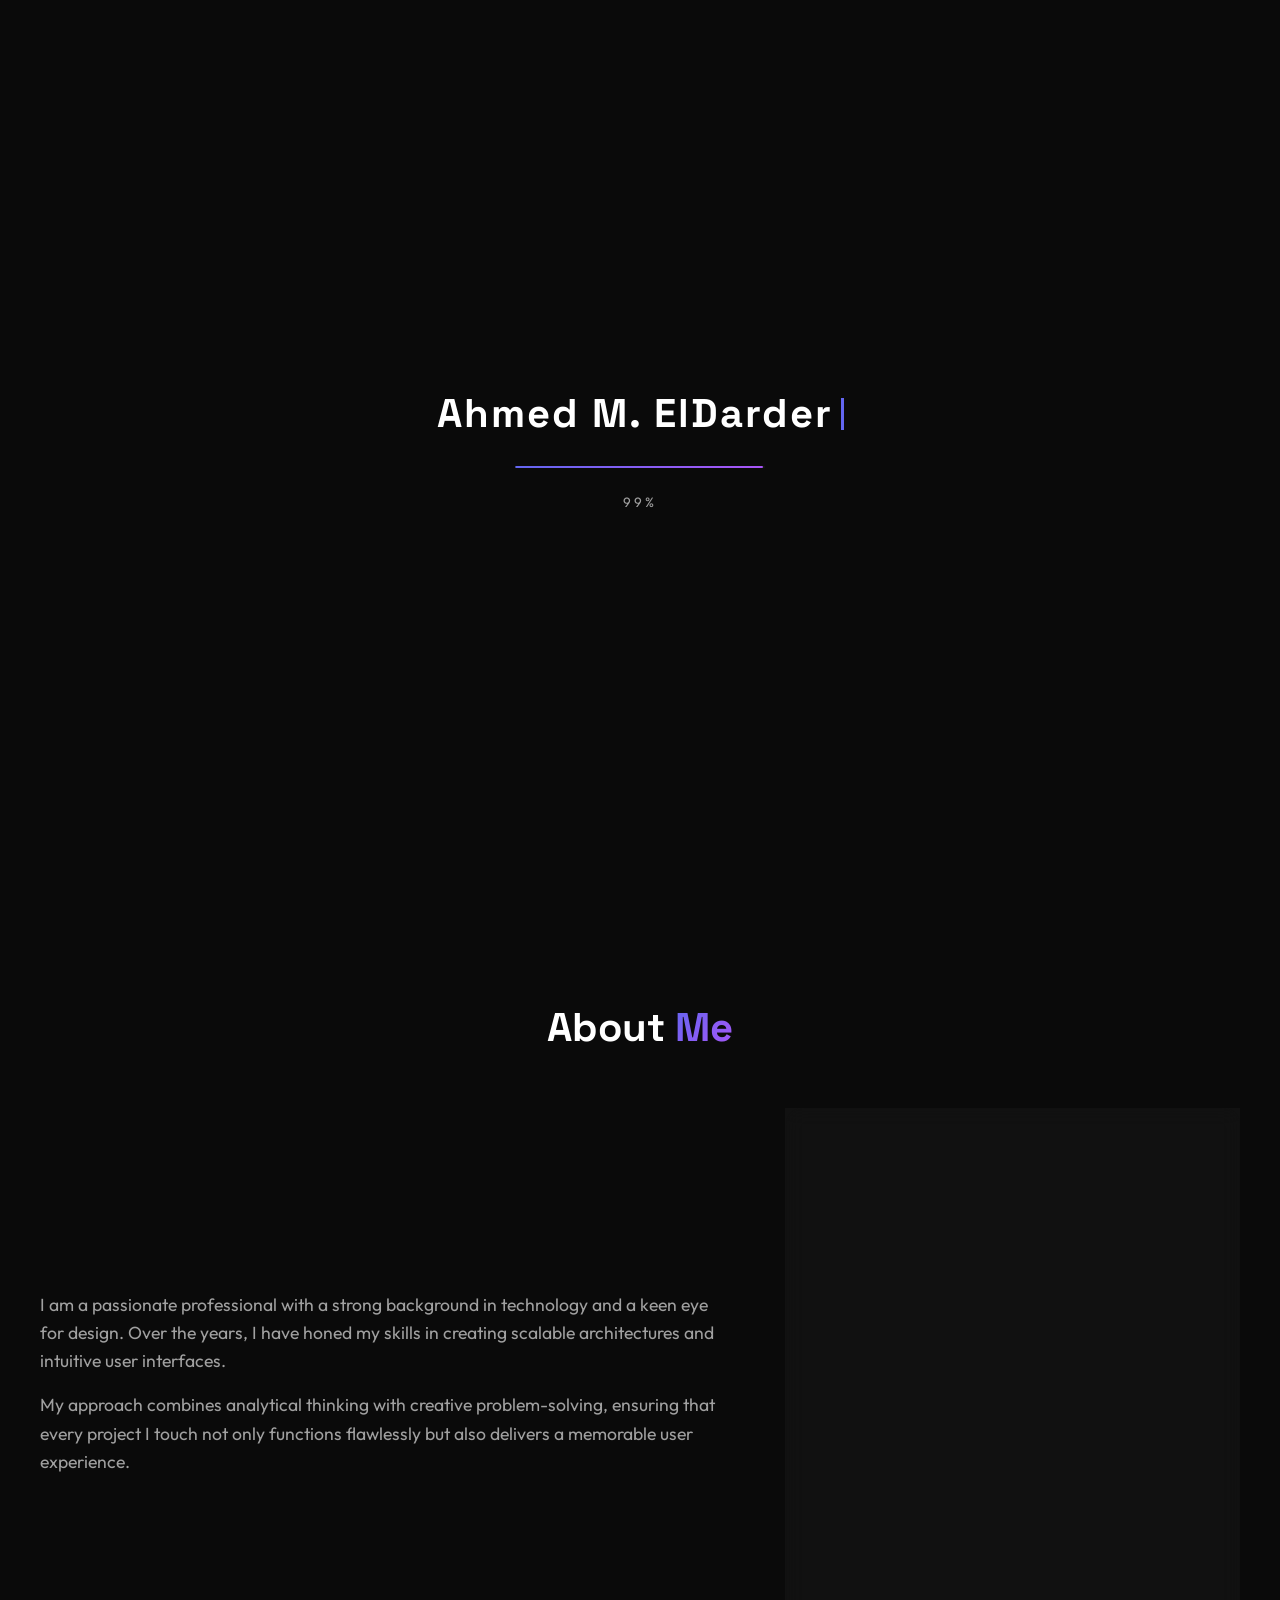
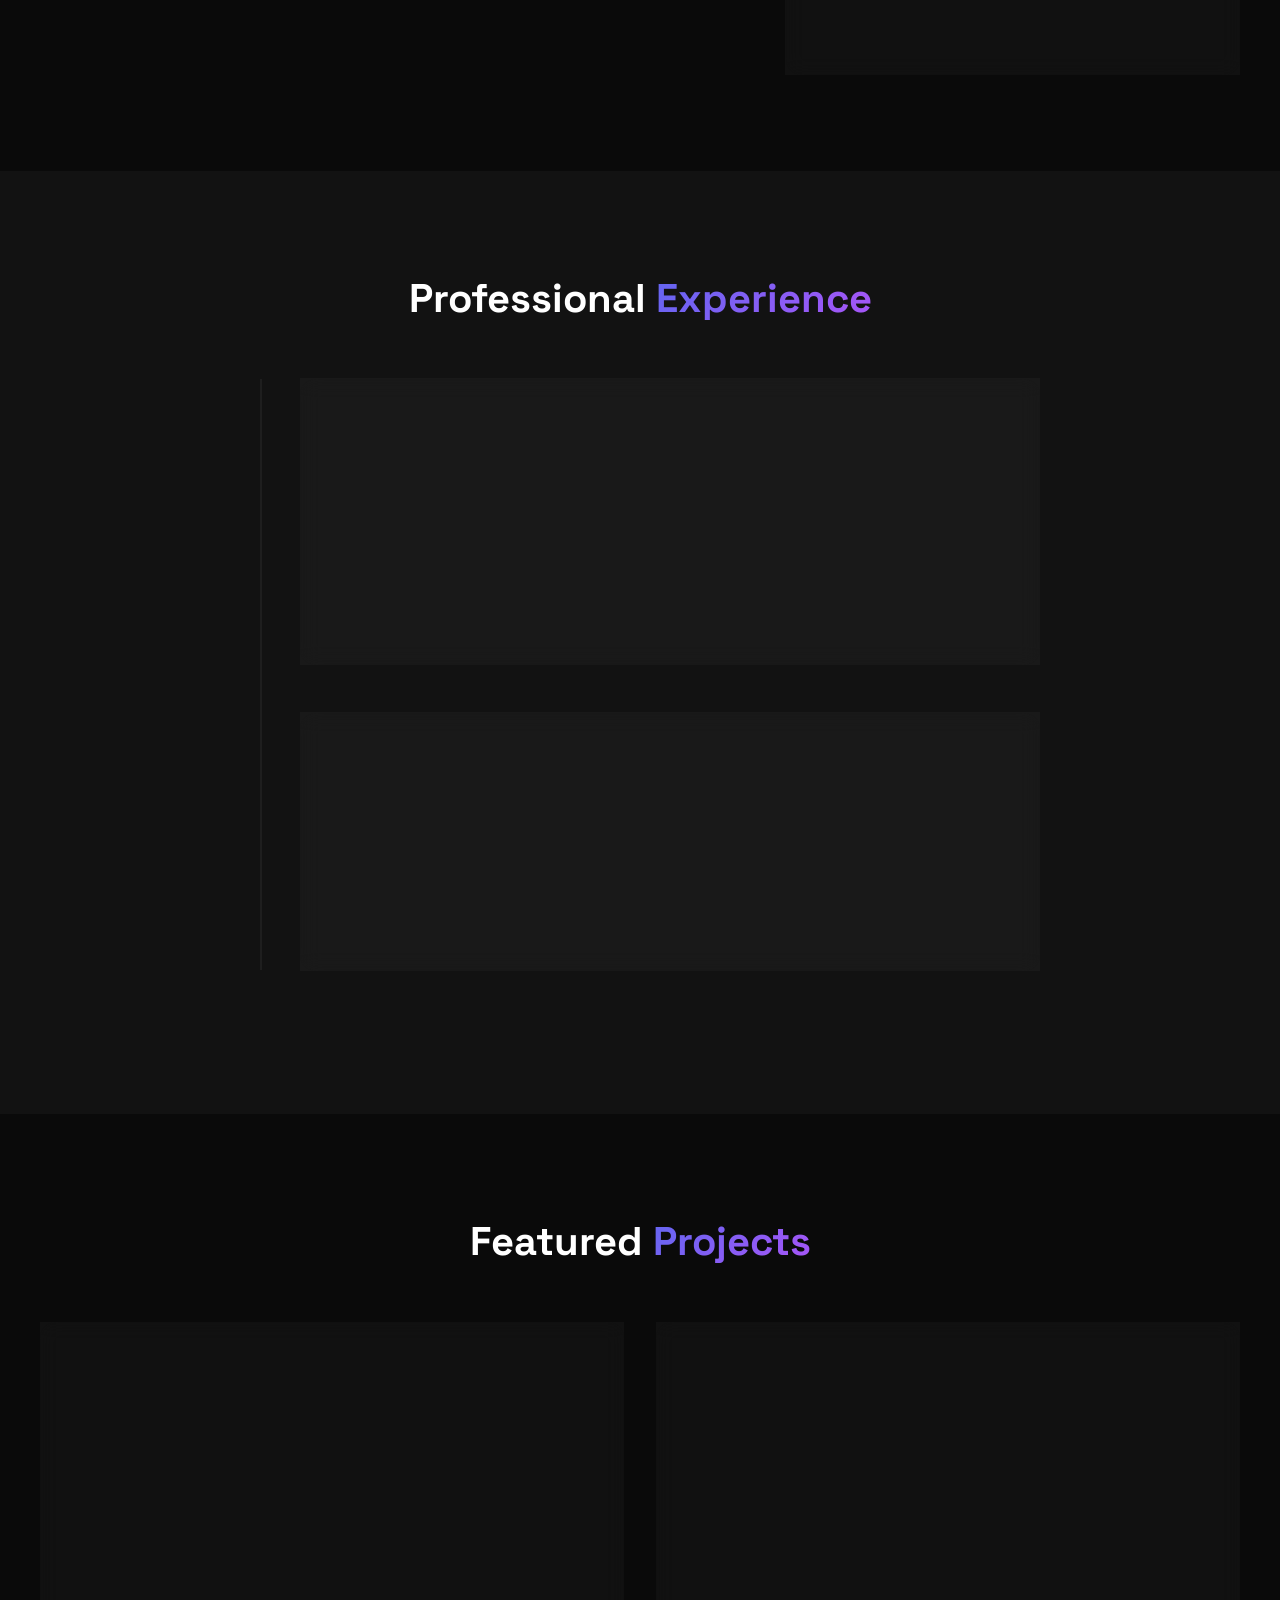
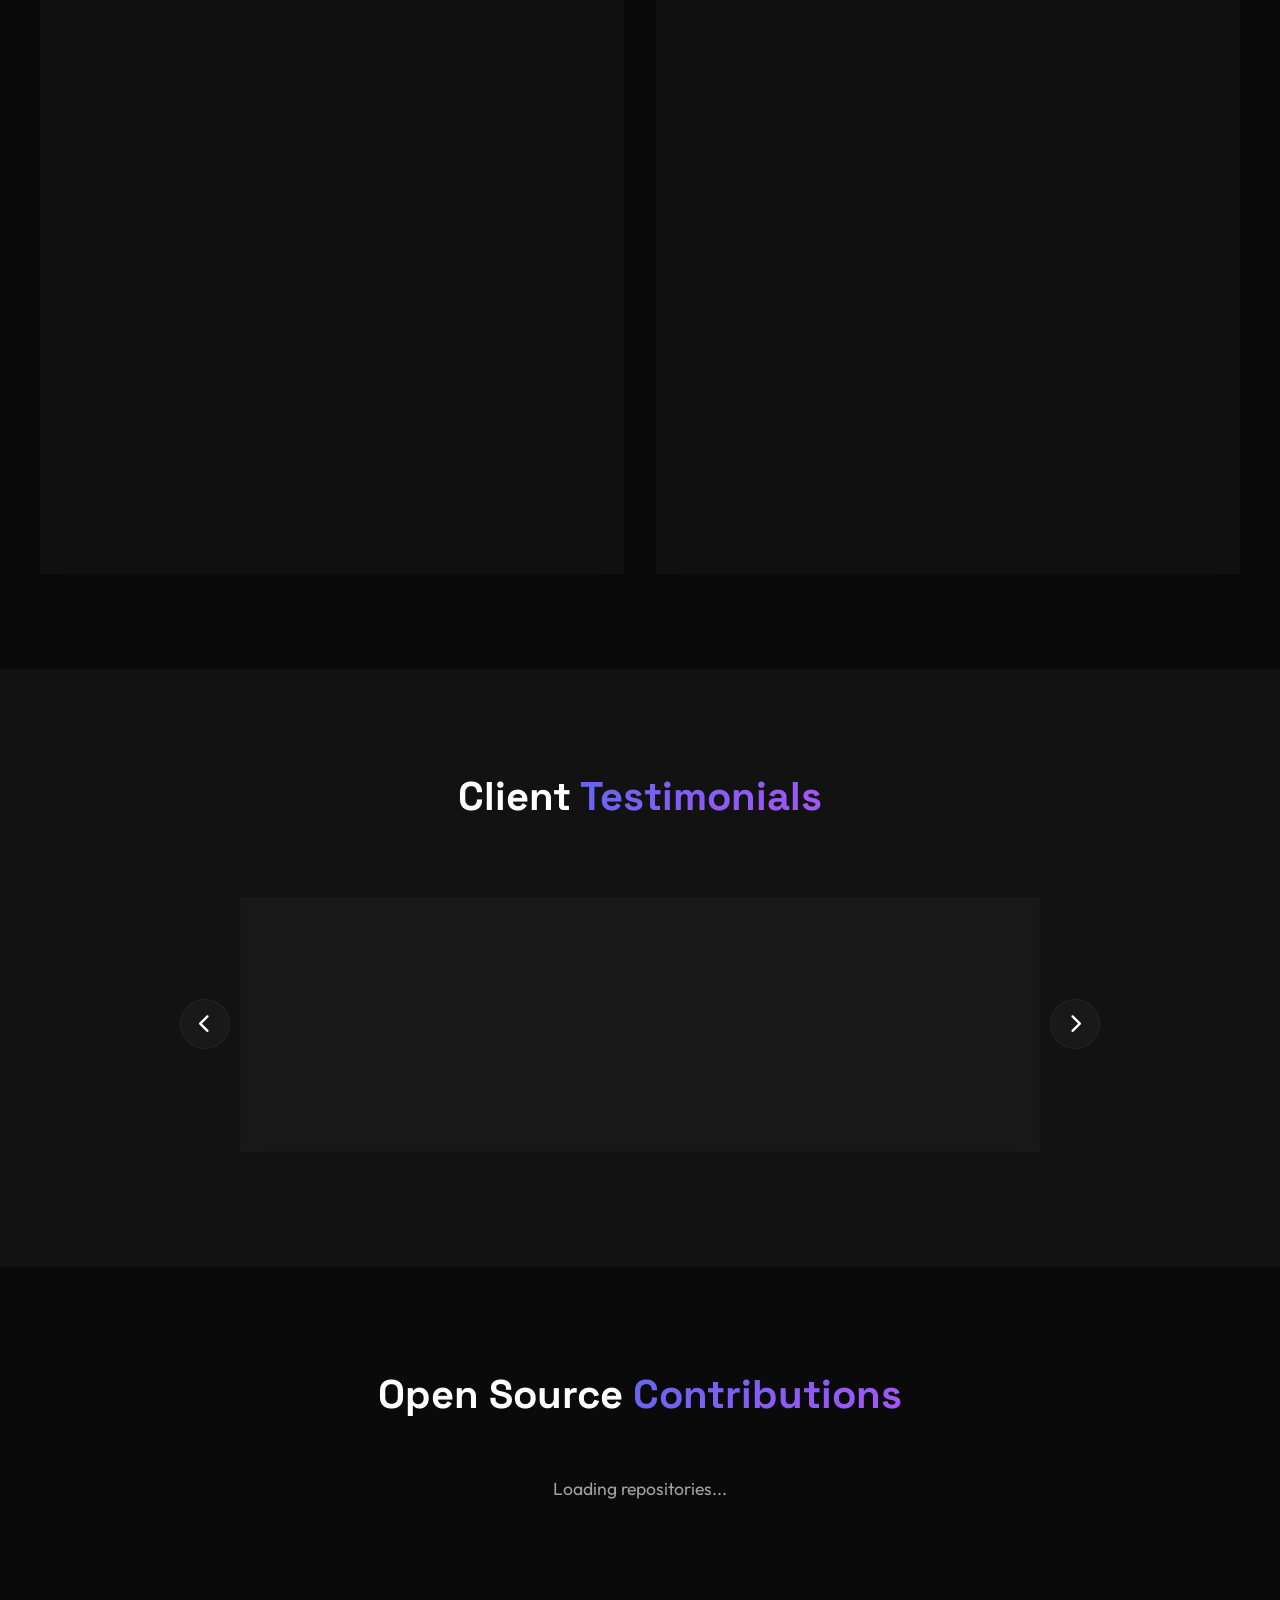
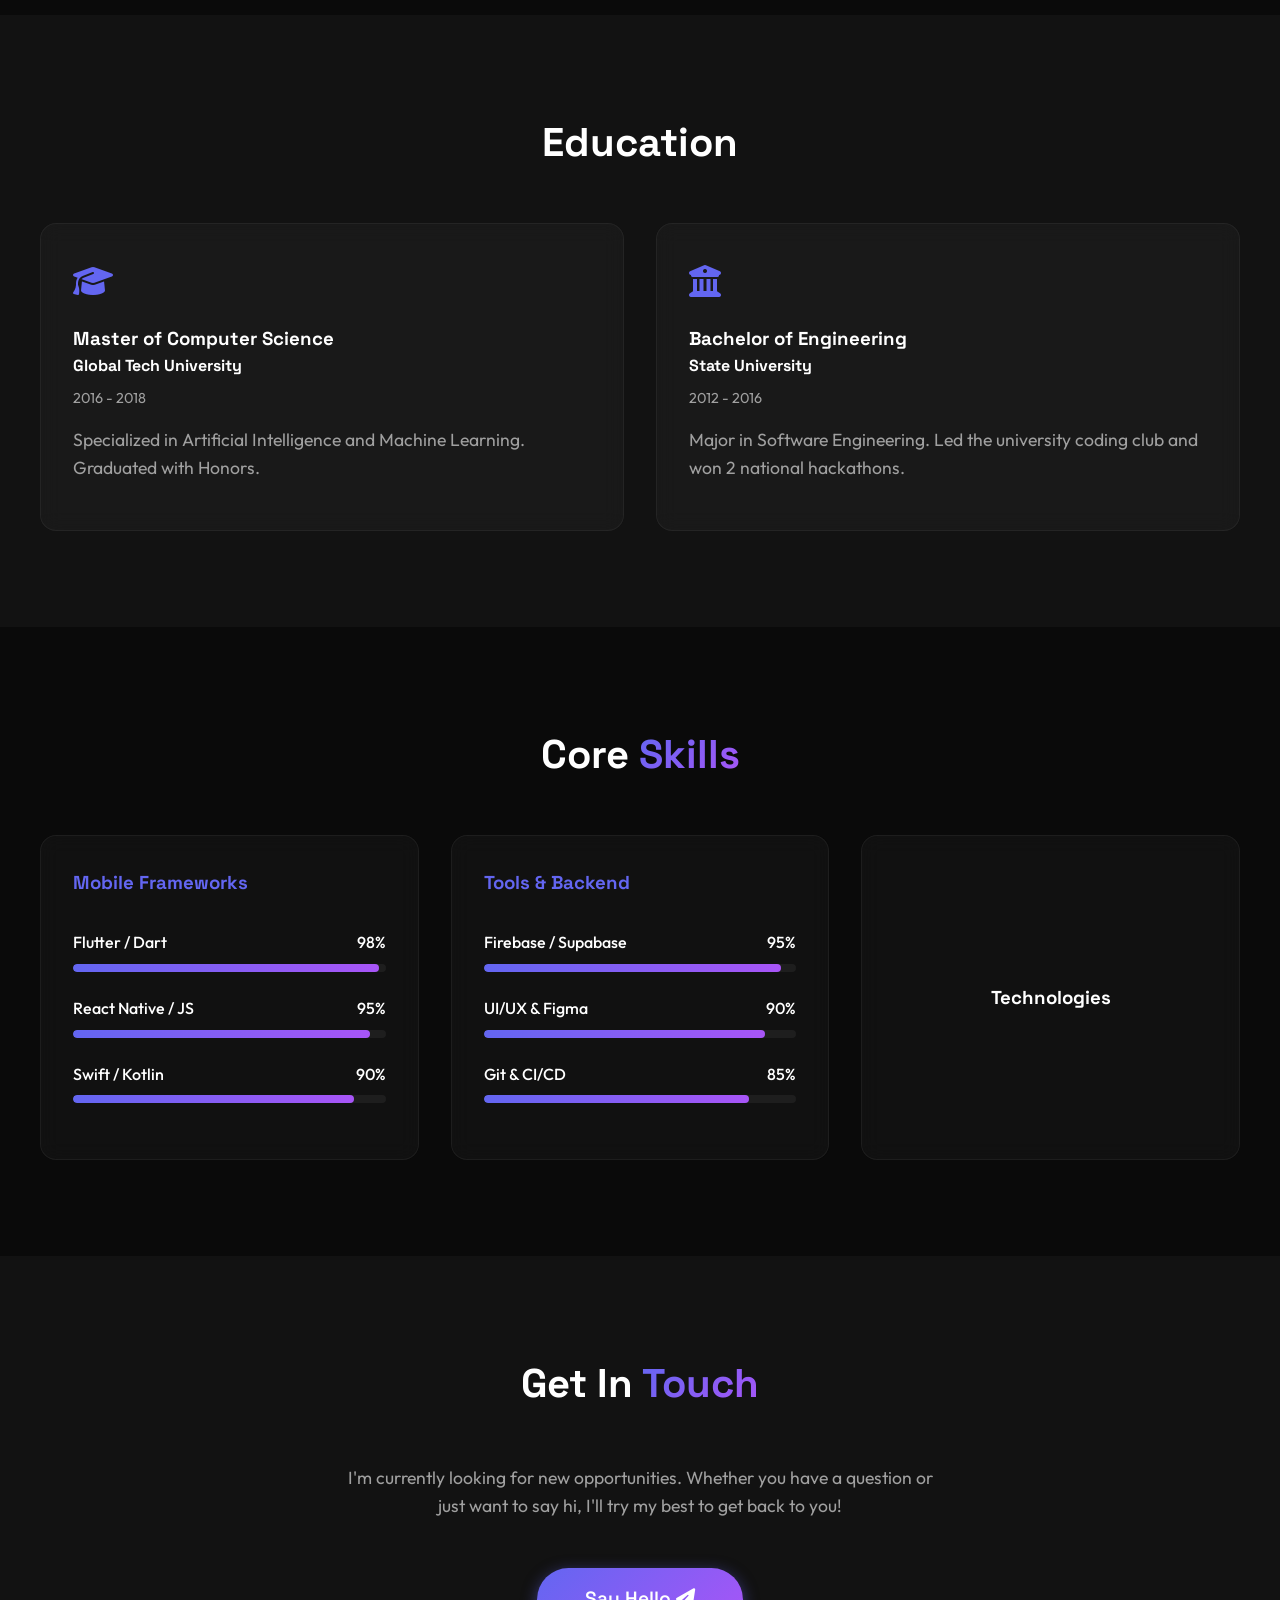
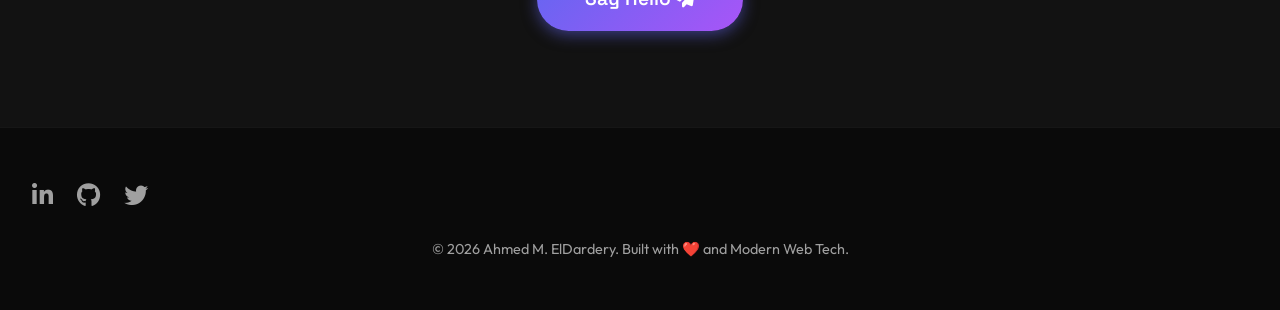
==== commit 1de57963: "v2" ====
--- a/index.html
+++ b/index.html
@@ -95,7 +95,7 @@
                 <div class="hero-actions">
                     <a href="#experience" class="btn-primary" data-en="View My Work" data-ar="شاهد أعمالي">View My
                         Work</a>
-                    <button onclick="window.print()" class="btn-secondary print-btn" data-en="Download CV"
+                    <button onclick="window.open('ats-cv.html?print=true', '_blank')" class="btn-secondary print-btn" data-en="Download CV"
                         data-ar="تحميل السيرة الذاتية">Download CV</button>
                 </div>
                 <div class="social-links">
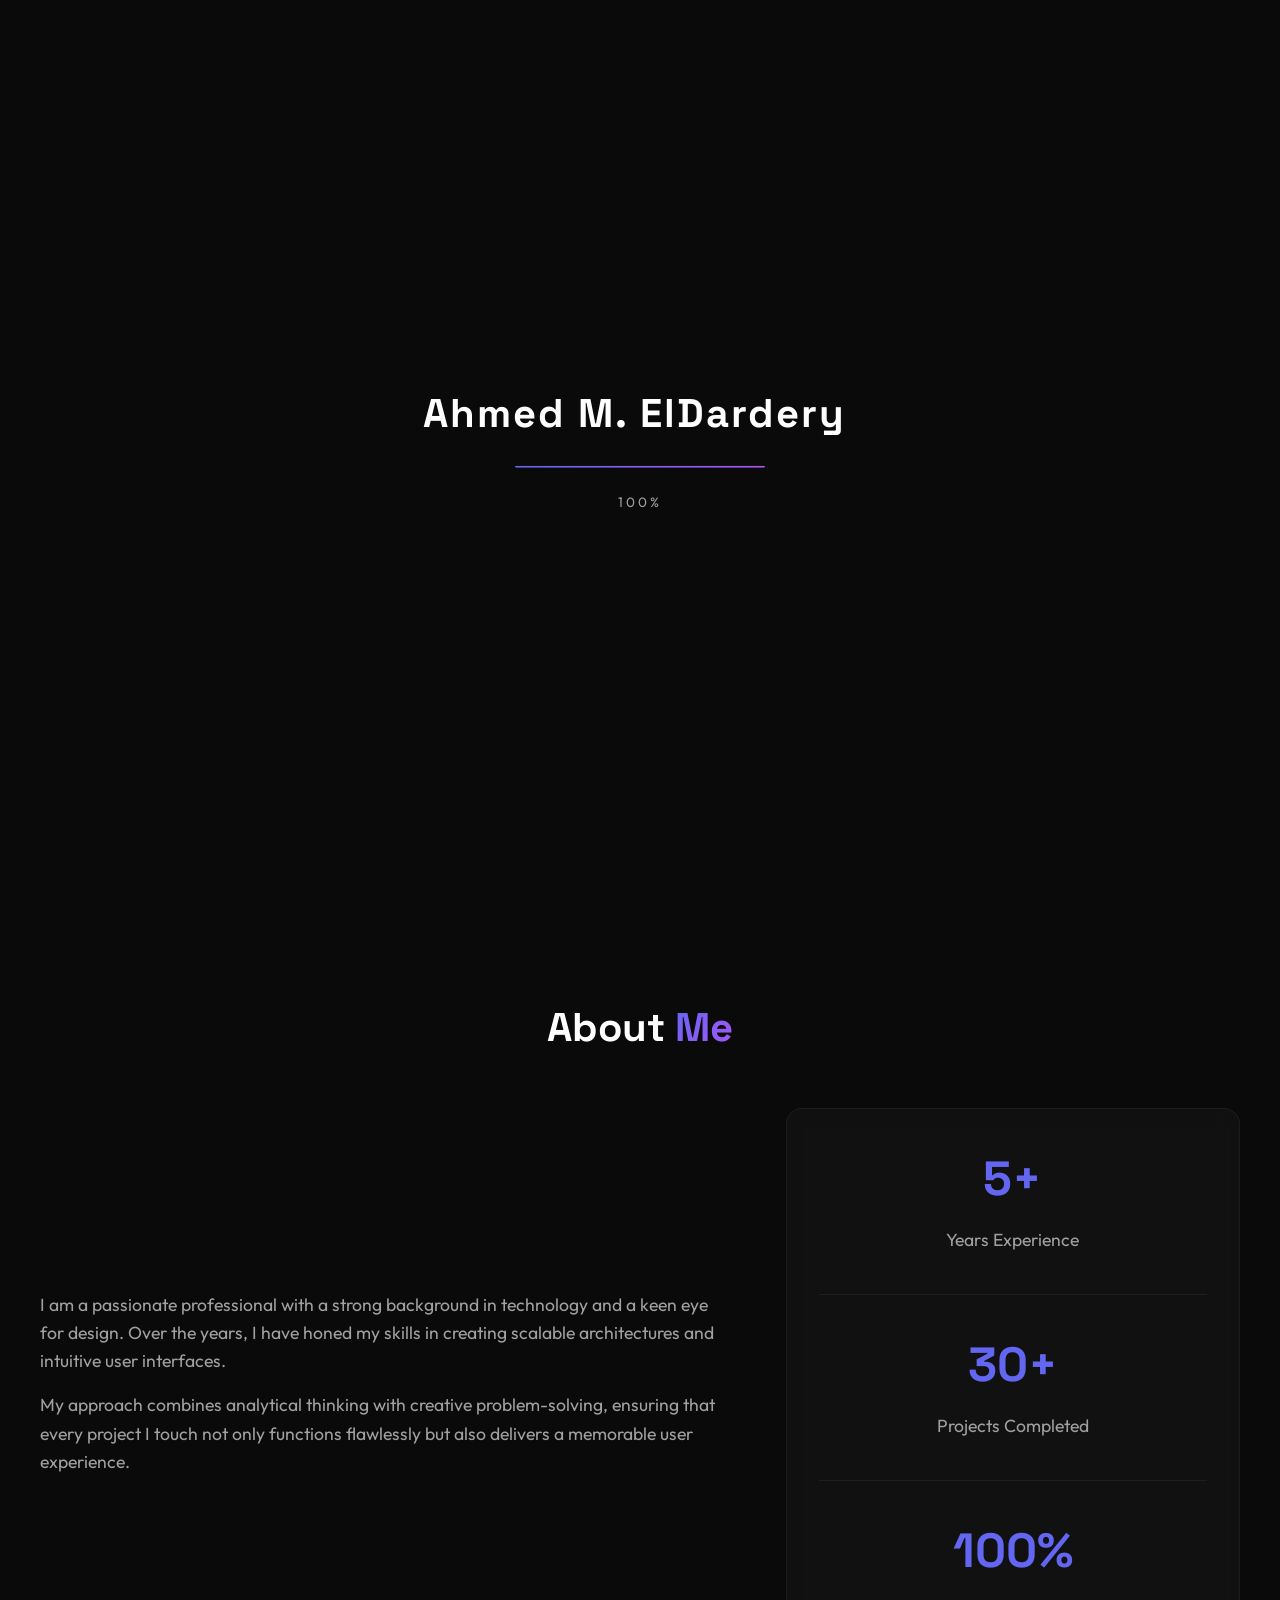
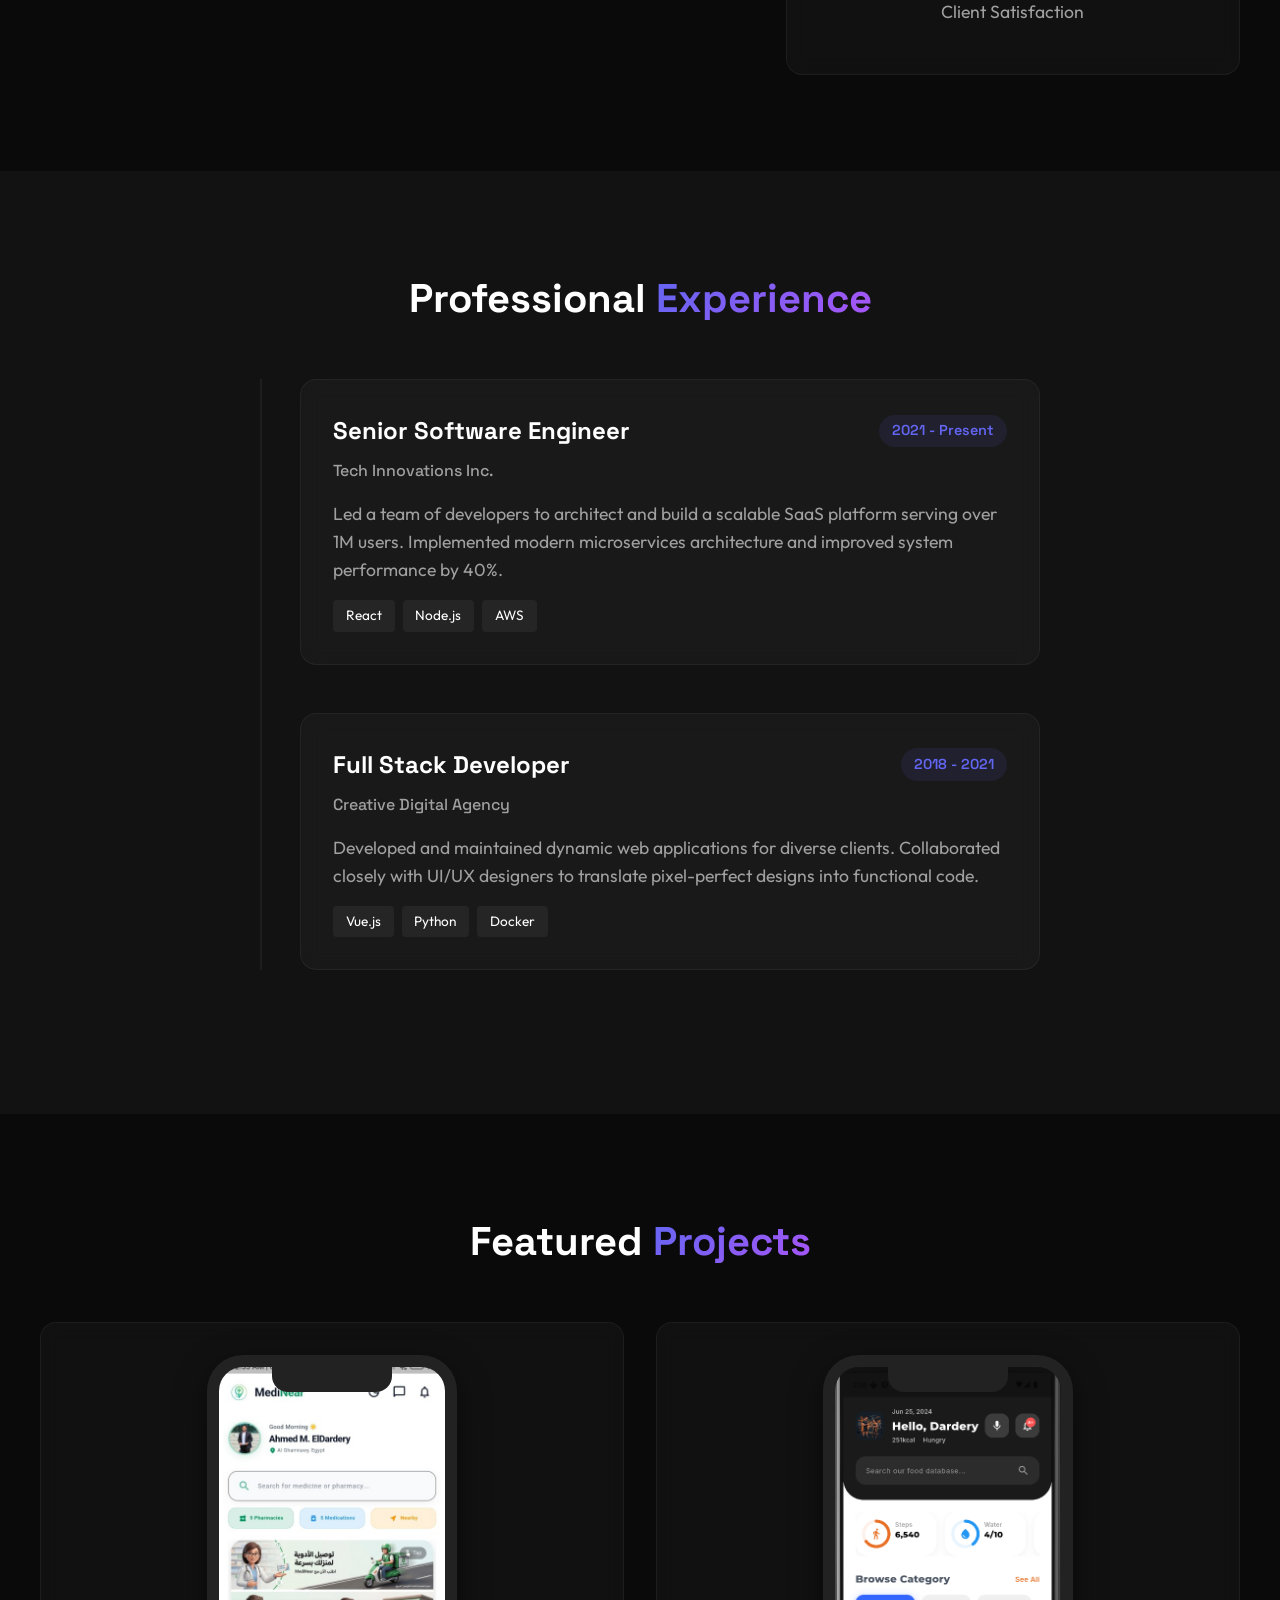
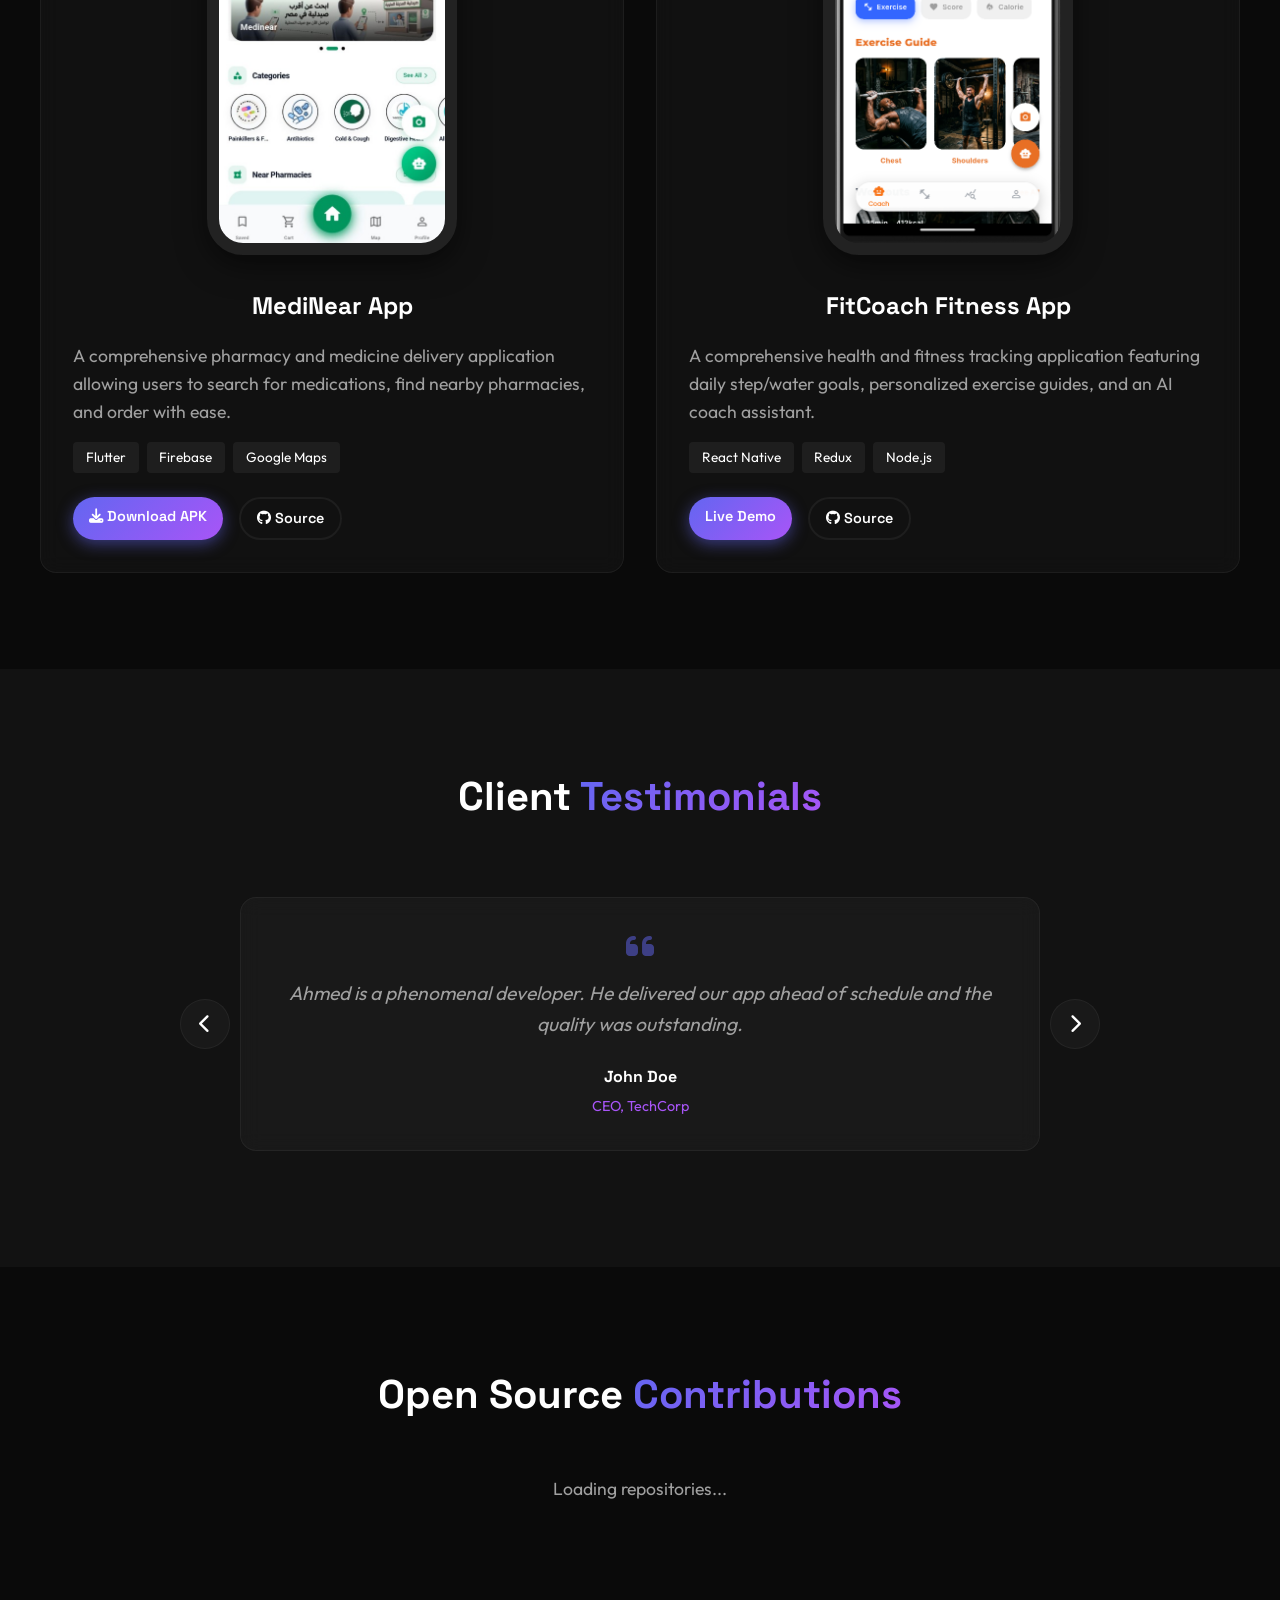
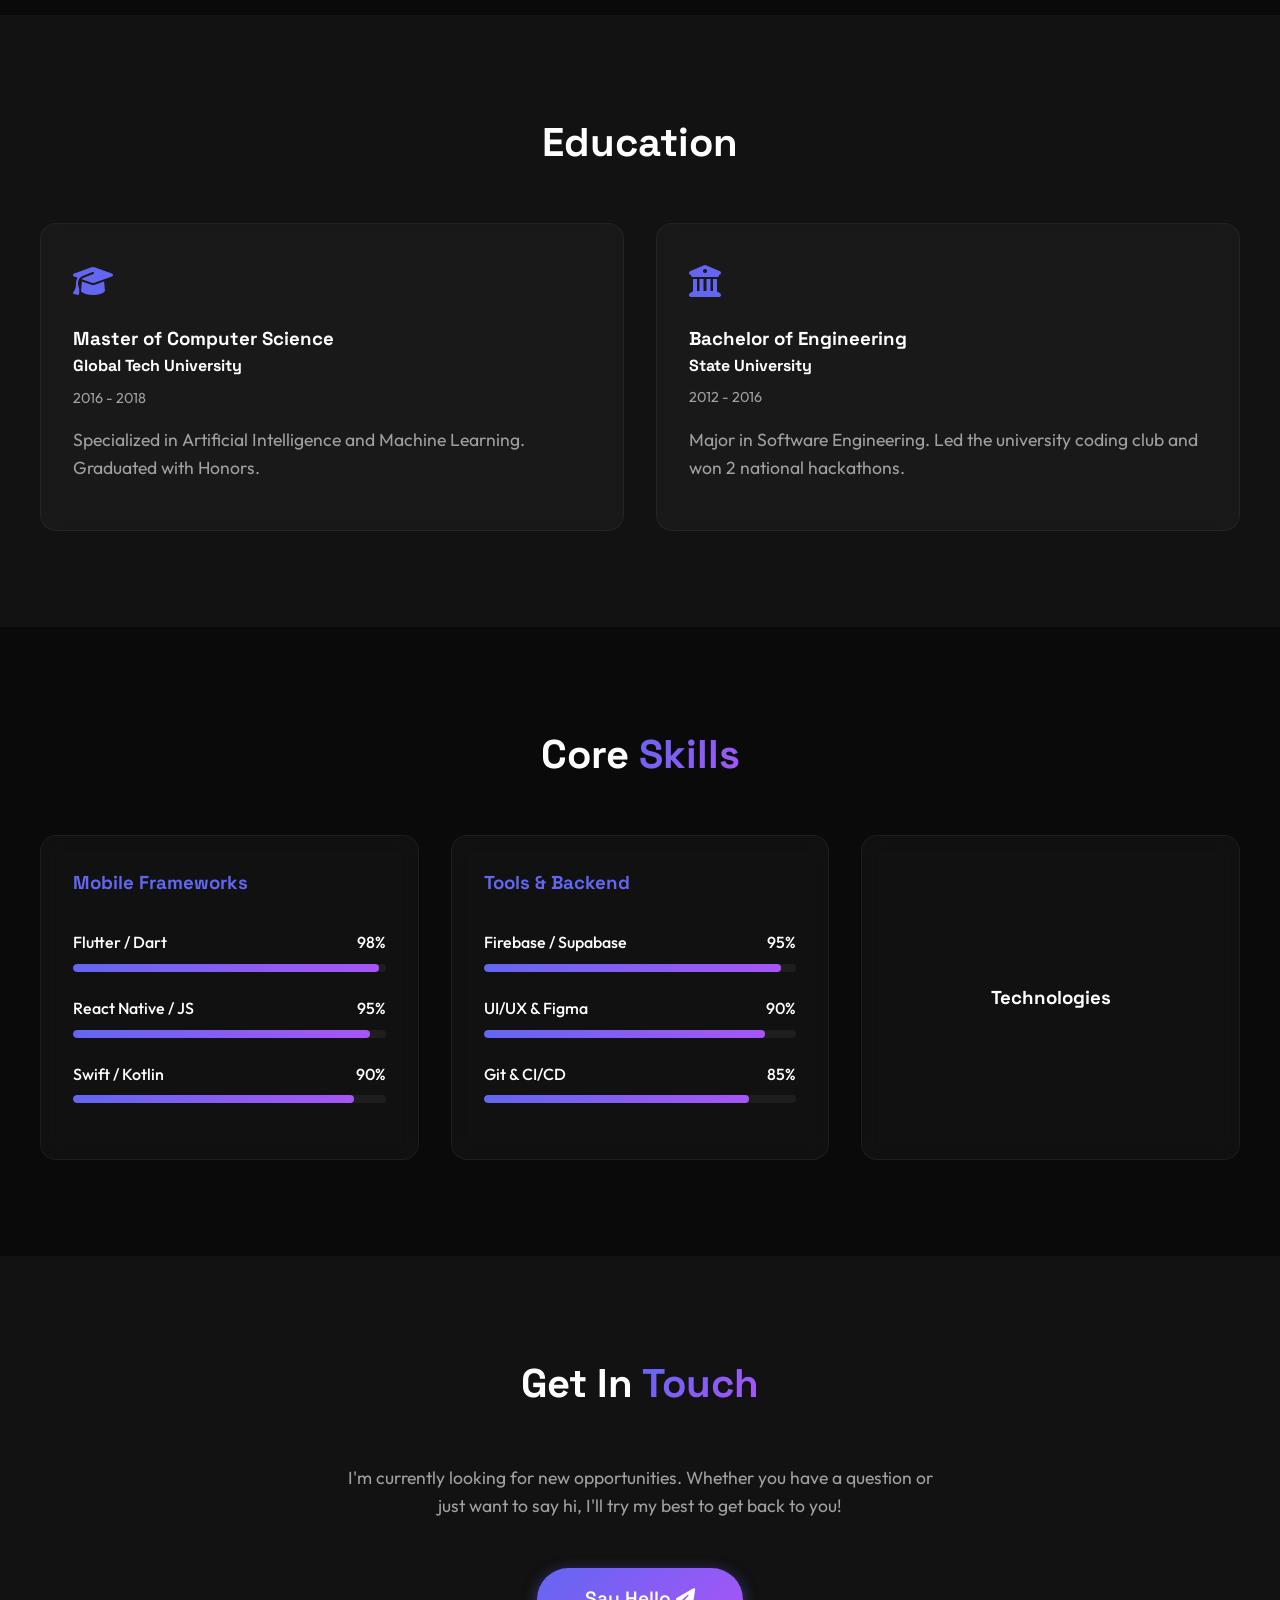
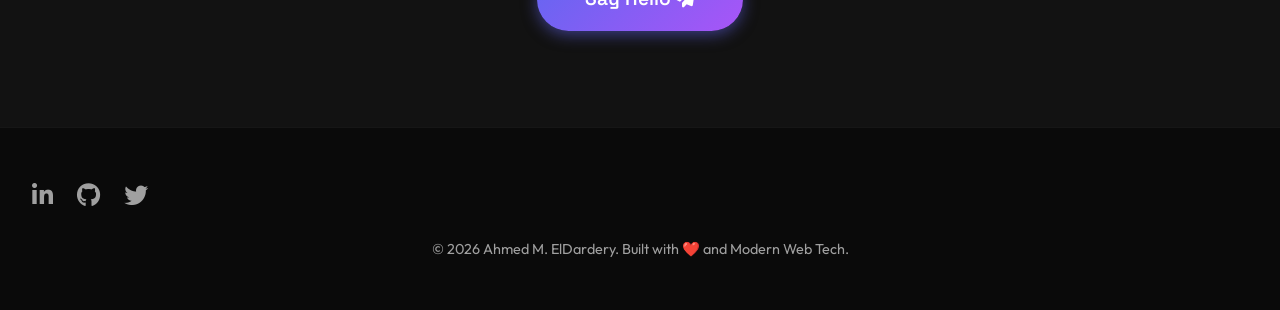
==== commit 1e2b46d3: "v3" ====
--- a/index.html
+++ b/index.html
@@ -58,6 +58,13 @@
         <div class="nav-container">
             <div class="logo">Ahmed M. ElDardery<span>.</span></div>
             <ul class="nav-links">
+                <button class="close-menu-btn" id="close-menu-btn" aria-label="Close Menu"><i class="fas fa-times"></i></button>
+                <li class="mobile-menu-profile">
+                    <div class="menu-profile-img">
+                        <img src="assets/images/profile.jpg" alt="Ahmed M. ElDardery" onerror="this.src='https://via.placeholder.com/150'">
+                    </div>
+                    <div class="menu-profile-name">Ahmed M. ElDardery</div>
+                </li>
                 <li><a href="#home" data-en="Home" data-ar="الرئيسية">Home</a></li>
                 <li><a href="#about" data-en="About" data-ar="نبذة عني">About</a></li>
                 <li><a href="#experience" data-en="Experience" data-ar="الخبرات">Experience</a></li>
--- a/css/style.css
+++ b/css/style.css
@@ -449,6 +449,10 @@
     display: none;
 }
 
+.close-menu-btn {
+    display: none;
+}
+
 /* Hero Section */
 .hero-section {
     min-height: 100vh;
@@ -671,6 +675,11 @@
     justify-content: flex-start;
 }
 
+
+.mobile-menu-profile {
+    display: none;
+}
+
 .social-links {
     display: flex;
     gap: 1.5rem;
@@ -1418,6 +1427,25 @@
 @media (max-width: 768px) {
     .menu-toggle {
         display: flex;
+    }
+
+    .close-menu-btn {
+        display: block;
+        position: absolute;
+        top: 20px;
+        right: 20px;
+        background: transparent;
+        border: none;
+        color: var(--text-primary);
+        font-size: 1.5rem;
+        cursor: pointer;
+        z-index: 1000;
+        padding: 10px;
+    }
+    
+    html[dir="rtl"] .close-menu-btn {
+        right: auto;
+        left: 20px;
     }
     
     .nav-links {
@@ -1461,10 +1489,13 @@
         display: none;
     }
     
-    
+    .section {
+        padding: 4rem 1.5rem;
+    }
+
     .hero-layout {
         flex-direction: column;
-        gap: 2rem;
+        gap: 1.5rem;
         text-align: center;
     }
     
@@ -1472,26 +1503,60 @@
         text-align: center;
     }
     
-    .hero-actions, .social-links, html[dir="rtl"] .hero-actions {
+    .hero-actions, html[dir="rtl"] .hero-actions {
         justify-content: center;
-    }
-    
-    .profile-orbit-wrapper {
-        width: 300px;
-        height: 300px;
+        flex-wrap: wrap;
+        gap: 1rem;
+    }
+    
+    .hero-actions .btn-primary, .hero-actions .btn-secondary {
+        width: 100%;
+        max-width: 280px;
+        justify-content: center;
+    }
+
+    .social-links {
+        justify-content: center;
+    }
+    
+    .hero-image {
+        display: none;
+    }
+
+    .mobile-menu-profile {
+        display: block;
+        width: 100%;
+        margin-bottom: 1.5rem;
+        text-align: center;
+        align-self: center;
+    }
+
+    .menu-profile-img {
+        width: 120px;
+        height: 120px;
         margin: 0 auto;
-    }
-    
-    .profile-img-container {
-        width: 200px;
-        height: 200px;
-    }
-
-    .orbit-ring-1 { width: 230px; height: 230px; }
-    .orbit-ring-2 { width: 260px; height: 260px; }
-    .orbit-ring-3 { width: 290px; height: 290px; }
-    
-    .floating-badge { width: 40px; height: 40px; font-size: 1.2rem; }
+        border-radius: 50%;
+        padding: 4px;
+        background: linear-gradient(135deg, var(--accent-primary), var(--accent-secondary));
+        box-shadow: 0 10px 20px rgba(0,0,0,0.3);
+    }
+    
+    .menu-profile-img img {
+        width: 100%;
+        height: 100%;
+        border-radius: 50%;
+        object-fit: cover;
+        border: 2px solid var(--bg-secondary);
+    }
+
+    .menu-profile-name {
+        margin-top: 1rem;
+        font-family: var(--font-heading);
+        font-size: 1.2rem;
+        font-weight: 700;
+        color: var(--text-primary);
+        letter-spacing: 1px;
+    }
     
     .mobile-mockup {
         width: 100%;
@@ -1499,15 +1564,19 @@
         height: 560px;
     }
 
+    .section-title {
+        font-size: 2rem;
+    }
+
     .glitch-text {
-        font-size: 3rem;
+        font-size: 2.2rem;
     }
     
     .role {
-        font-size: 1.5rem;
-    }
-    
-    .about-grid {
+        font-size: 1.2rem;
+    }
+    
+    .about-grid, .projects-grid, .github-grid, .skills-wrapper {
         grid-template-columns: 1fr;
     }
     
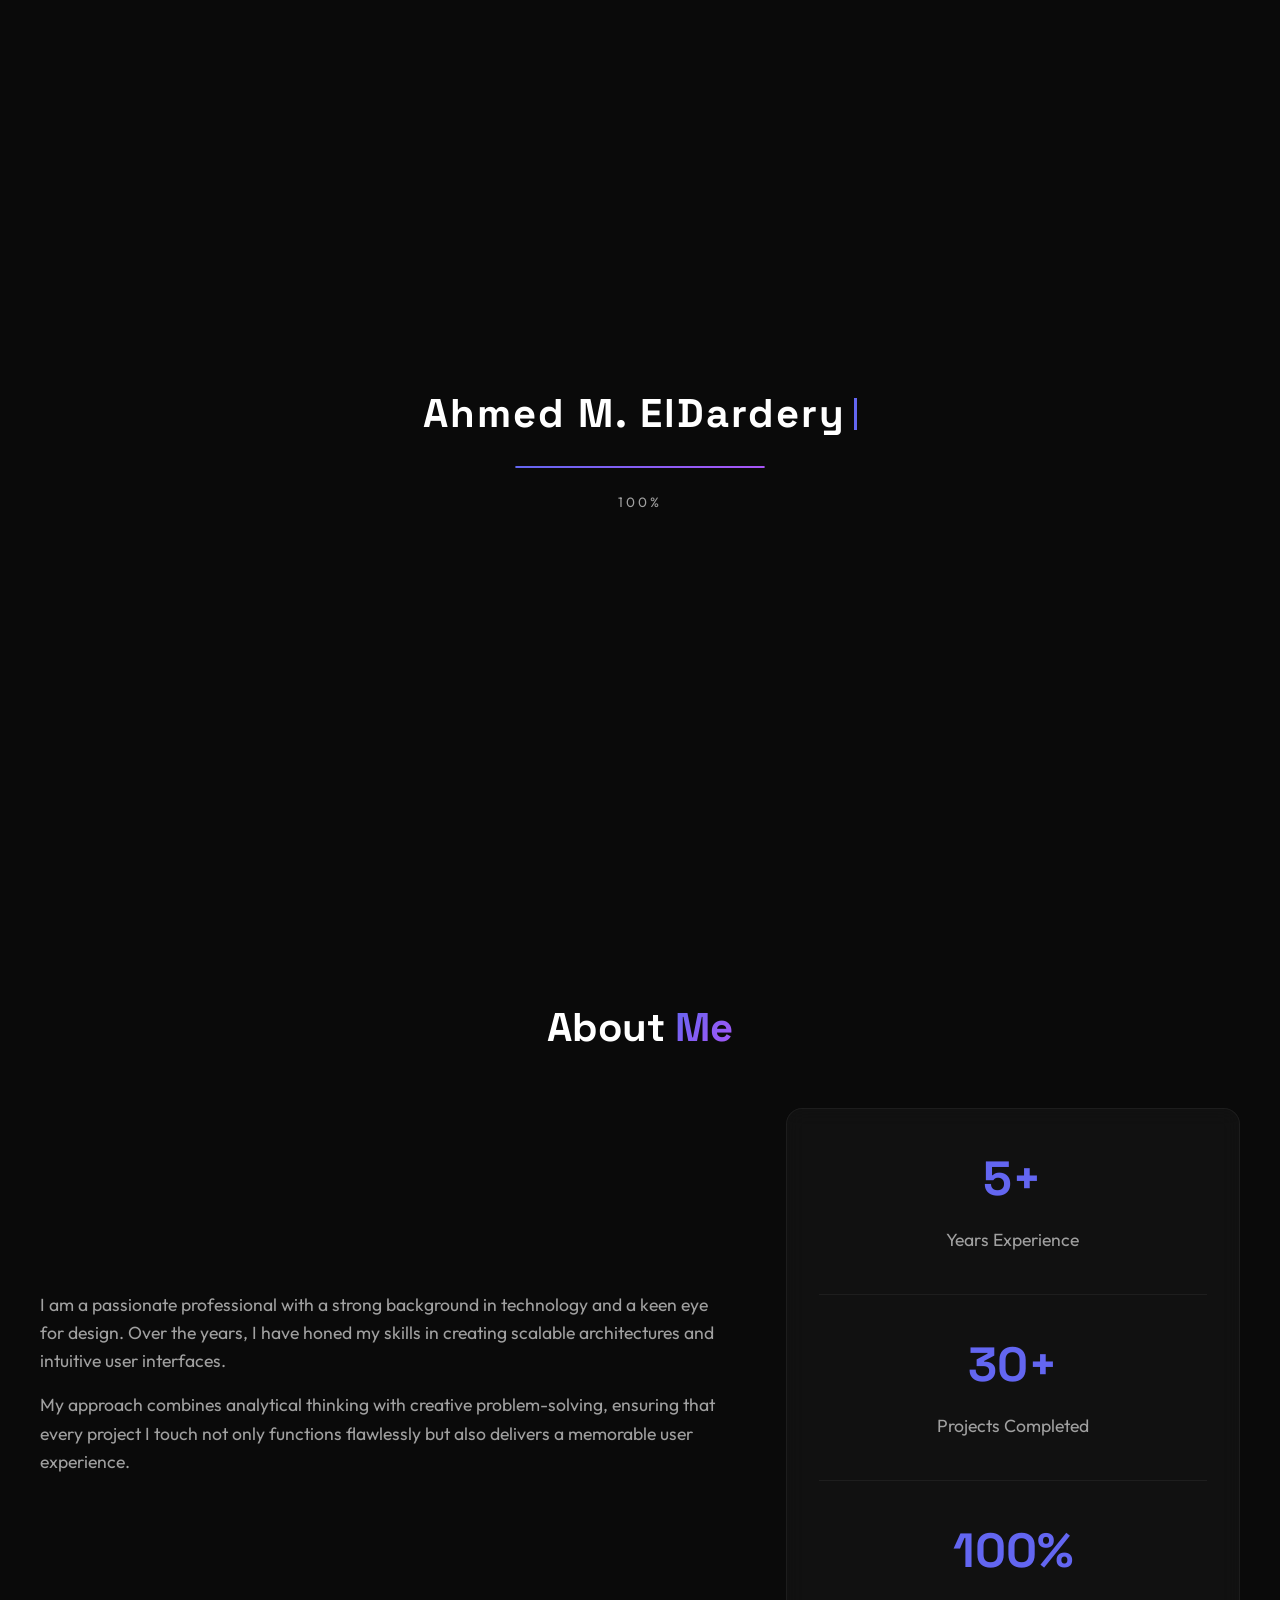
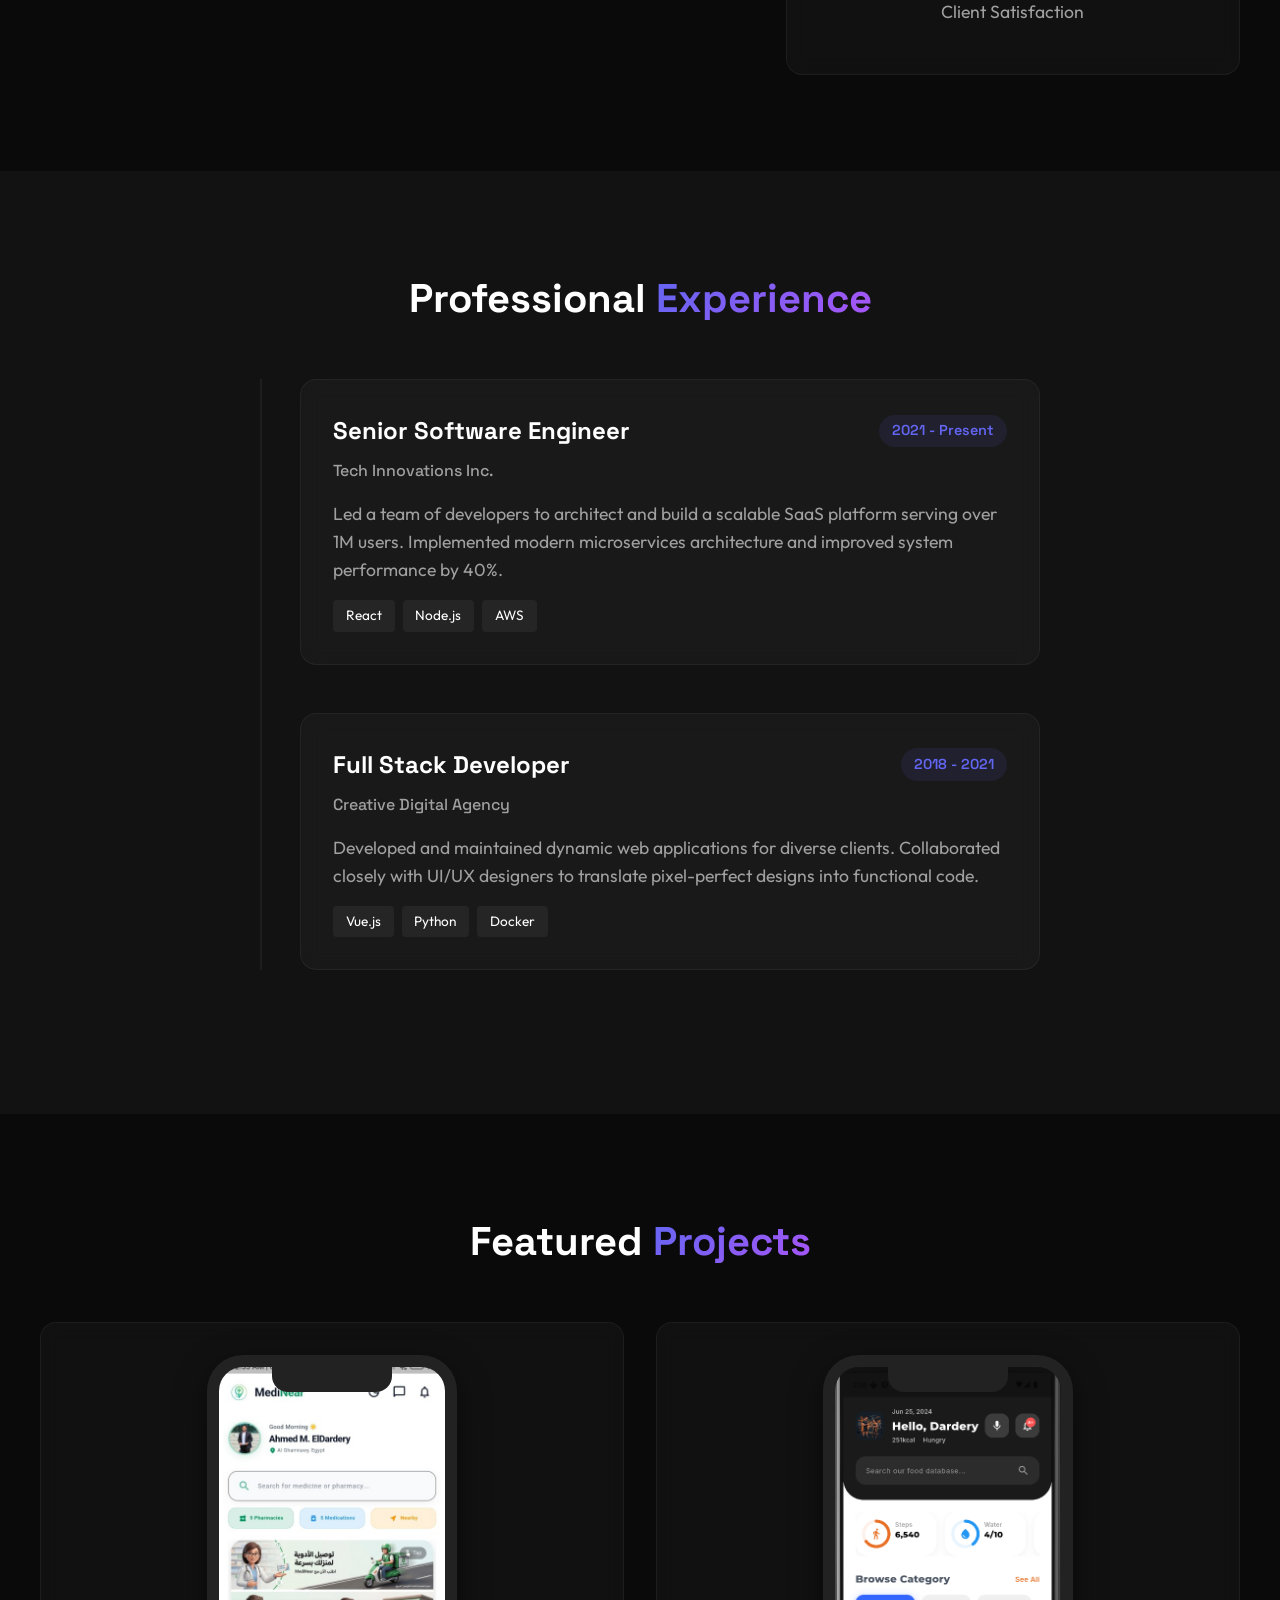
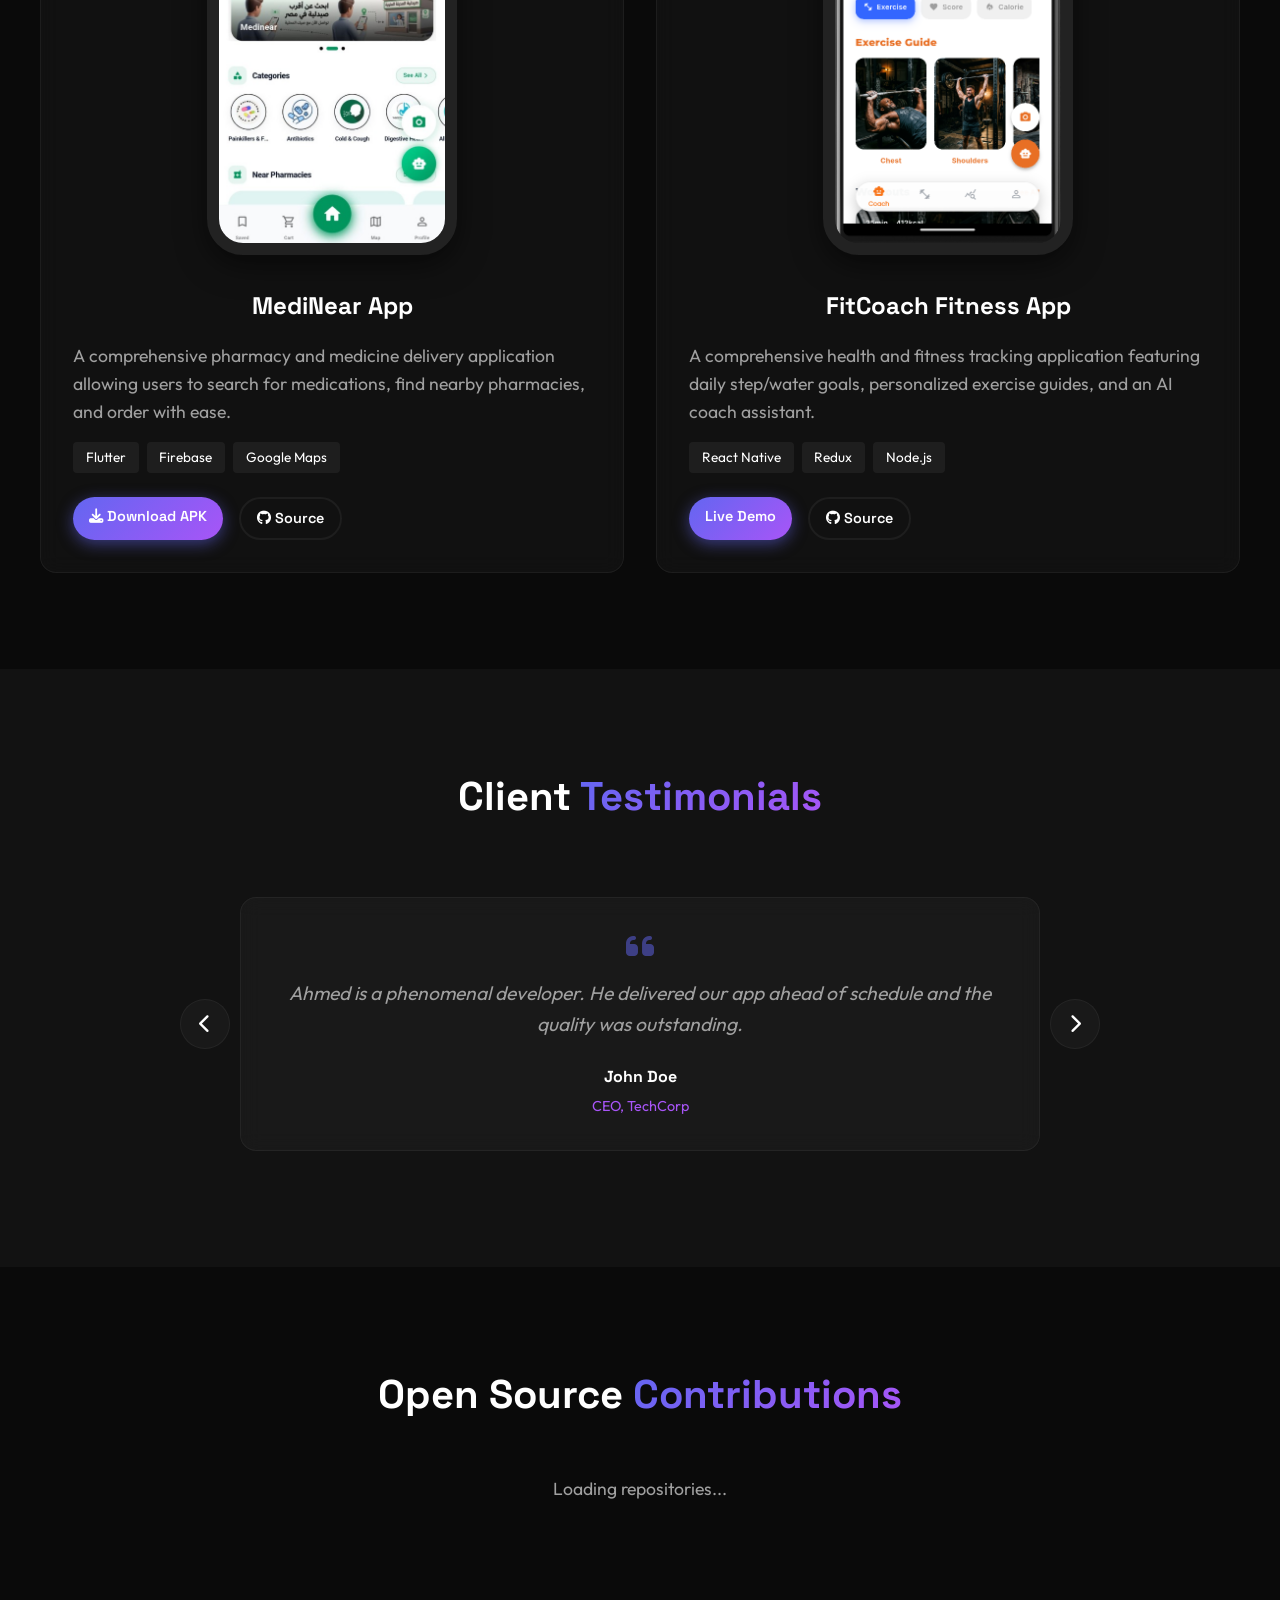
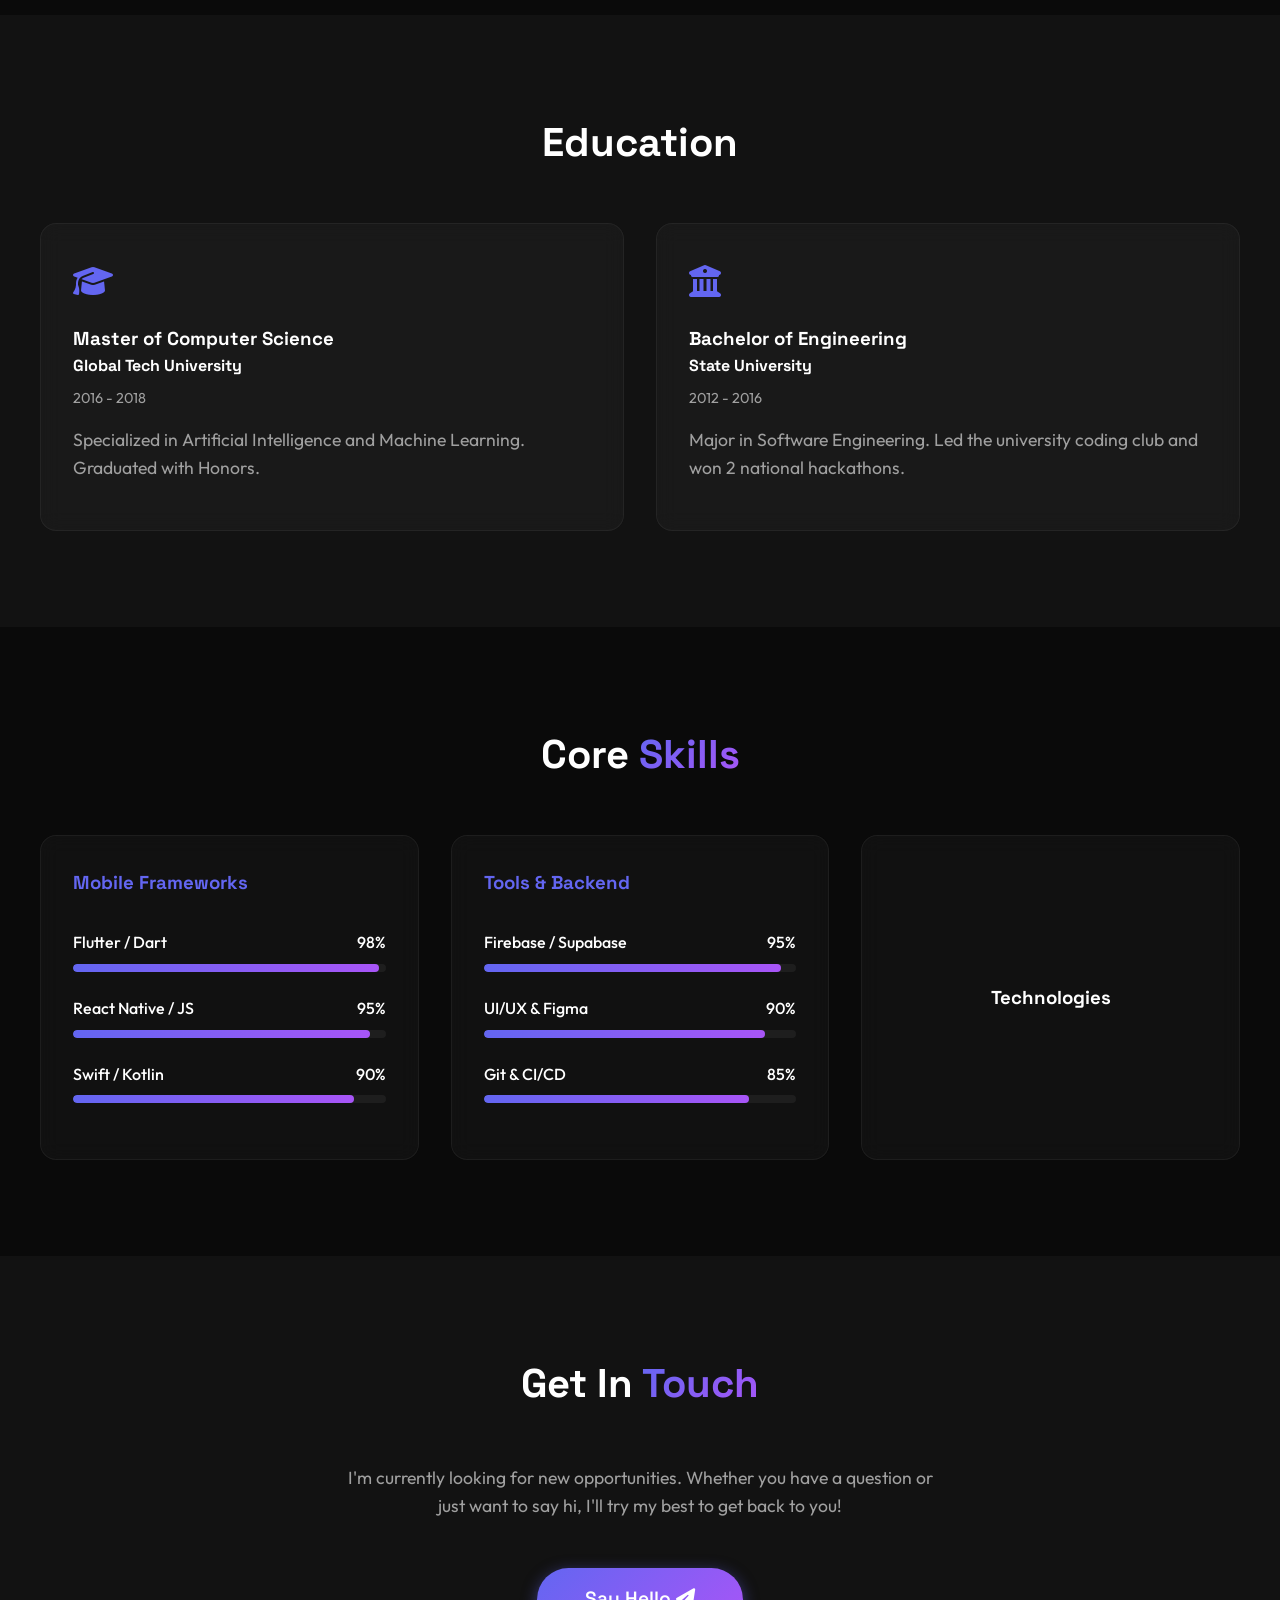
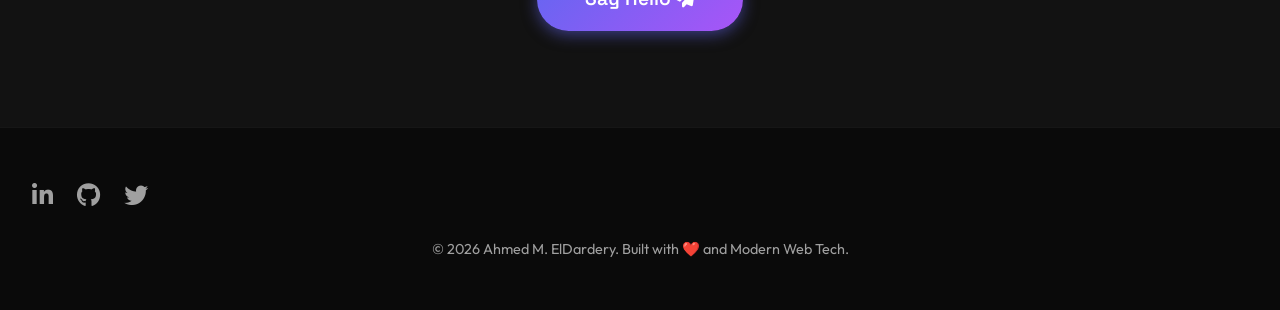
==== commit 01367b31: "v4" ====
--- a/index.html
+++ b/index.html
@@ -102,8 +102,7 @@
                 <div class="hero-actions">
                     <a href="#experience" class="btn-primary" data-en="View My Work" data-ar="شاهد أعمالي">View My
                         Work</a>
-                    <button onclick="window.open('ats-cv.html?print=true', '_blank')" class="btn-secondary print-btn" data-en="Download CV"
-                        data-ar="تحميل السيرة الذاتية">Download CV</button>
+                    <a href="ats-cv.html?print=true" target="_blank" class="btn-secondary print-btn" data-en="Download CV" data-ar="تحميل السيرة الذاتية">Download CV</a>
                 </div>
                 <div class="social-links">
                     <a href="#" aria-label="LinkedIn"><i class="fab fa-linkedin-in"></i></a>
--- a/css/style.css
+++ b/css/style.css
@@ -1488,6 +1488,30 @@
     .btn-nav {
         display: none;
     }
+
+    .logo {
+        font-size: 1.2rem;
+    }
+
+    .nav-actions {
+        gap: 0.3rem;
+    }
+
+    .btn-lang {
+        margin: 0 0.2rem;
+        padding: 0.4rem 0.6rem;
+        font-size: 0.8rem;
+    }
+
+    .btn-icon, .menu-toggle {
+        width: 35px;
+        height: 35px;
+        font-size: 0.9rem;
+    }
+
+    .hero-section {
+        padding-top: 8rem;
+    }
     
     .section {
         padding: 4rem 1.5rem;
@@ -1504,15 +1528,20 @@
     }
     
     .hero-actions, html[dir="rtl"] .hero-actions {
-        justify-content: center;
-        flex-wrap: wrap;
+        display: flex;
+        flex-direction: column;
+        align-items: center;
+        width: 100%;
         gap: 1rem;
     }
     
     .hero-actions .btn-primary, .hero-actions .btn-secondary {
         width: 100%;
-        max-width: 280px;
+        max-width: none;
+        display: flex;
         justify-content: center;
+        align-items: center;
+        box-sizing: border-box;
     }
 
     .social-links {
@@ -1569,7 +1598,9 @@
     }
 
     .glitch-text {
-        font-size: 2.2rem;
+        font-size: clamp(1.6rem, 8vw, 2.2rem);
+        white-space: normal;
+        word-break: keep-all;
     }
     
     .role {
